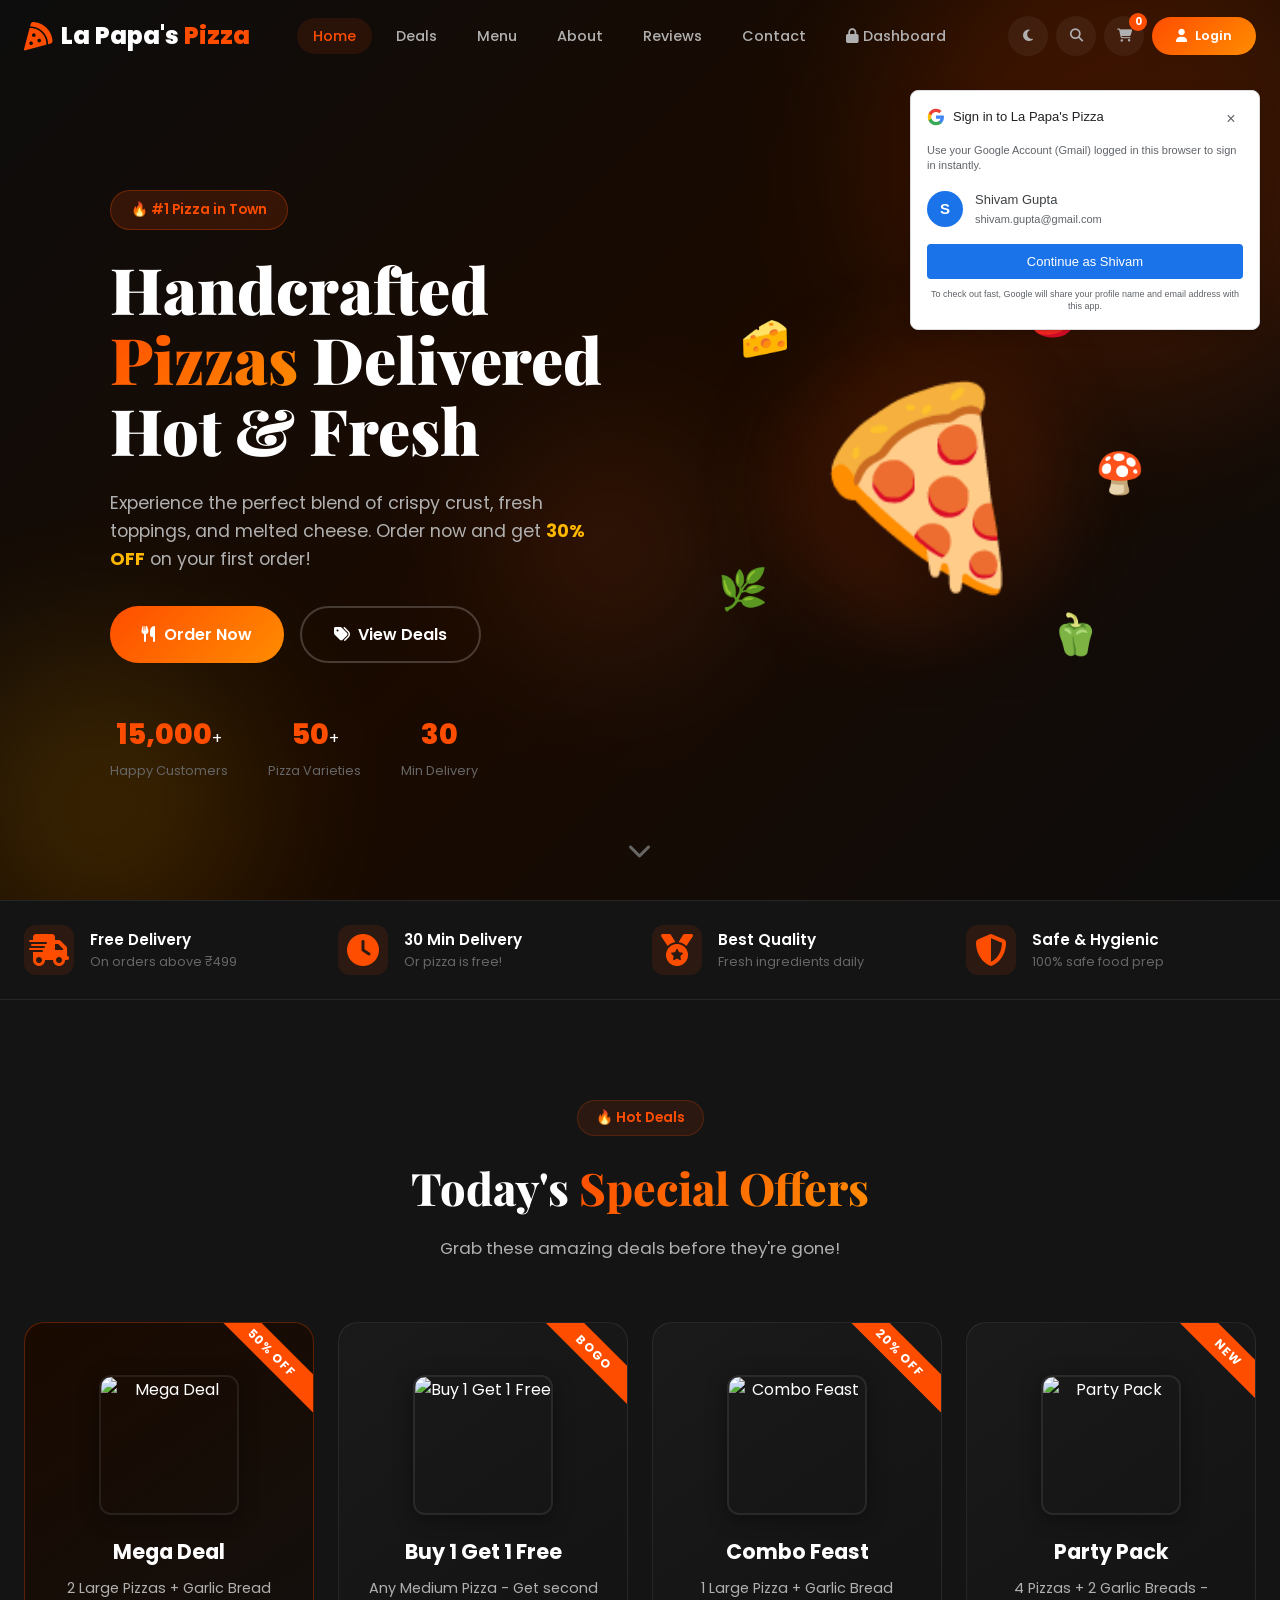
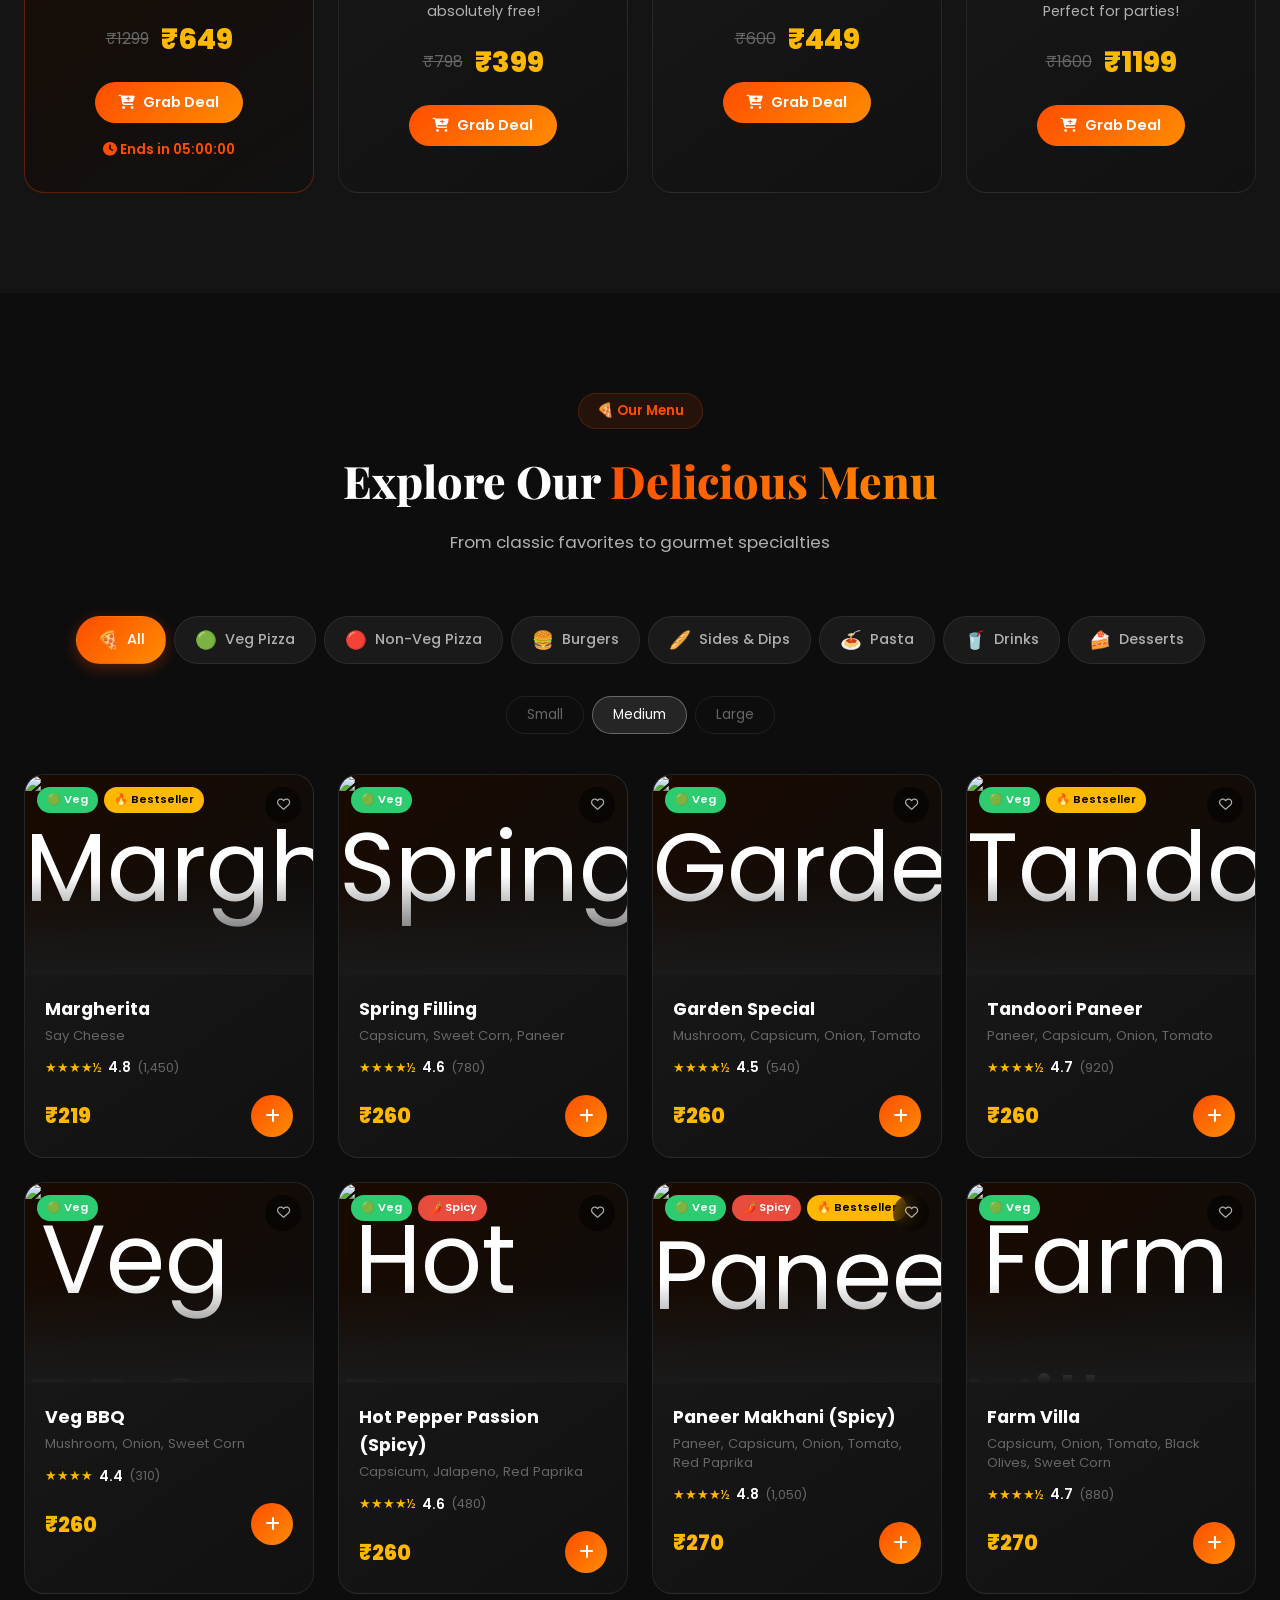
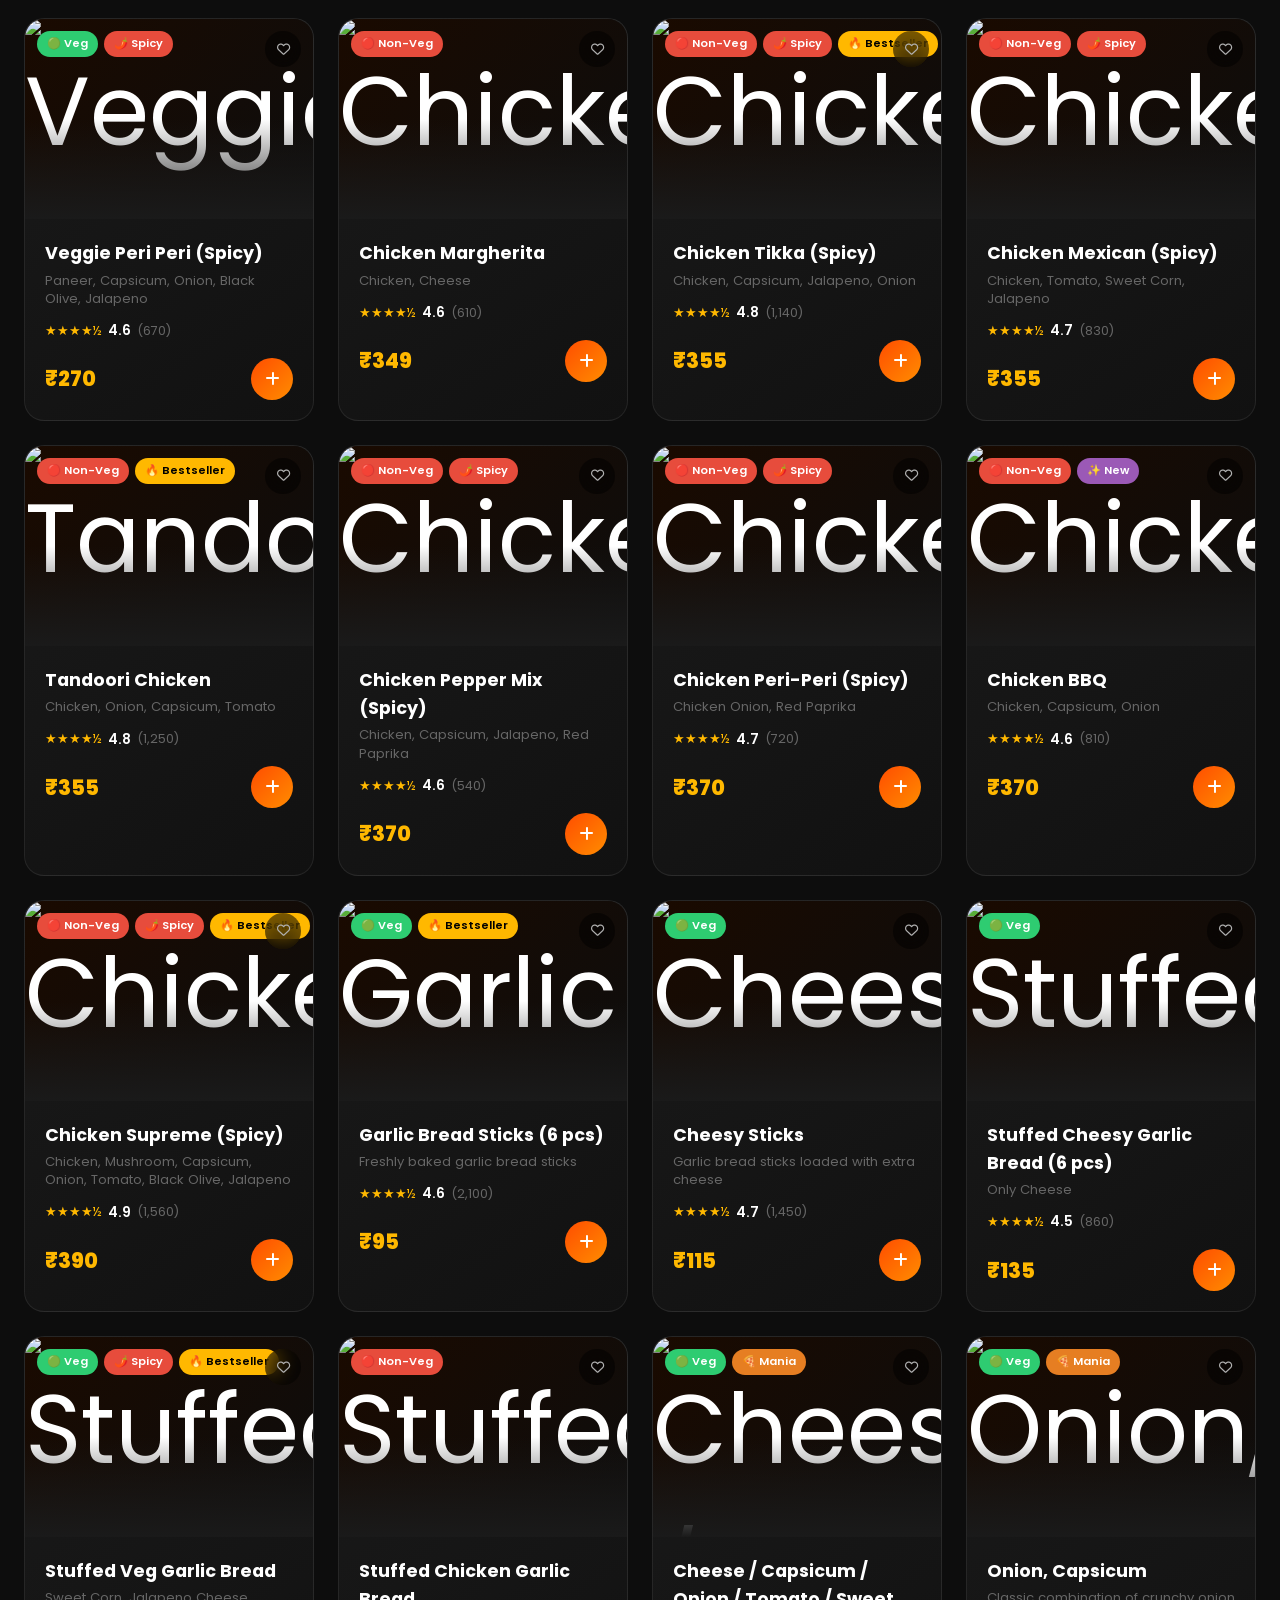
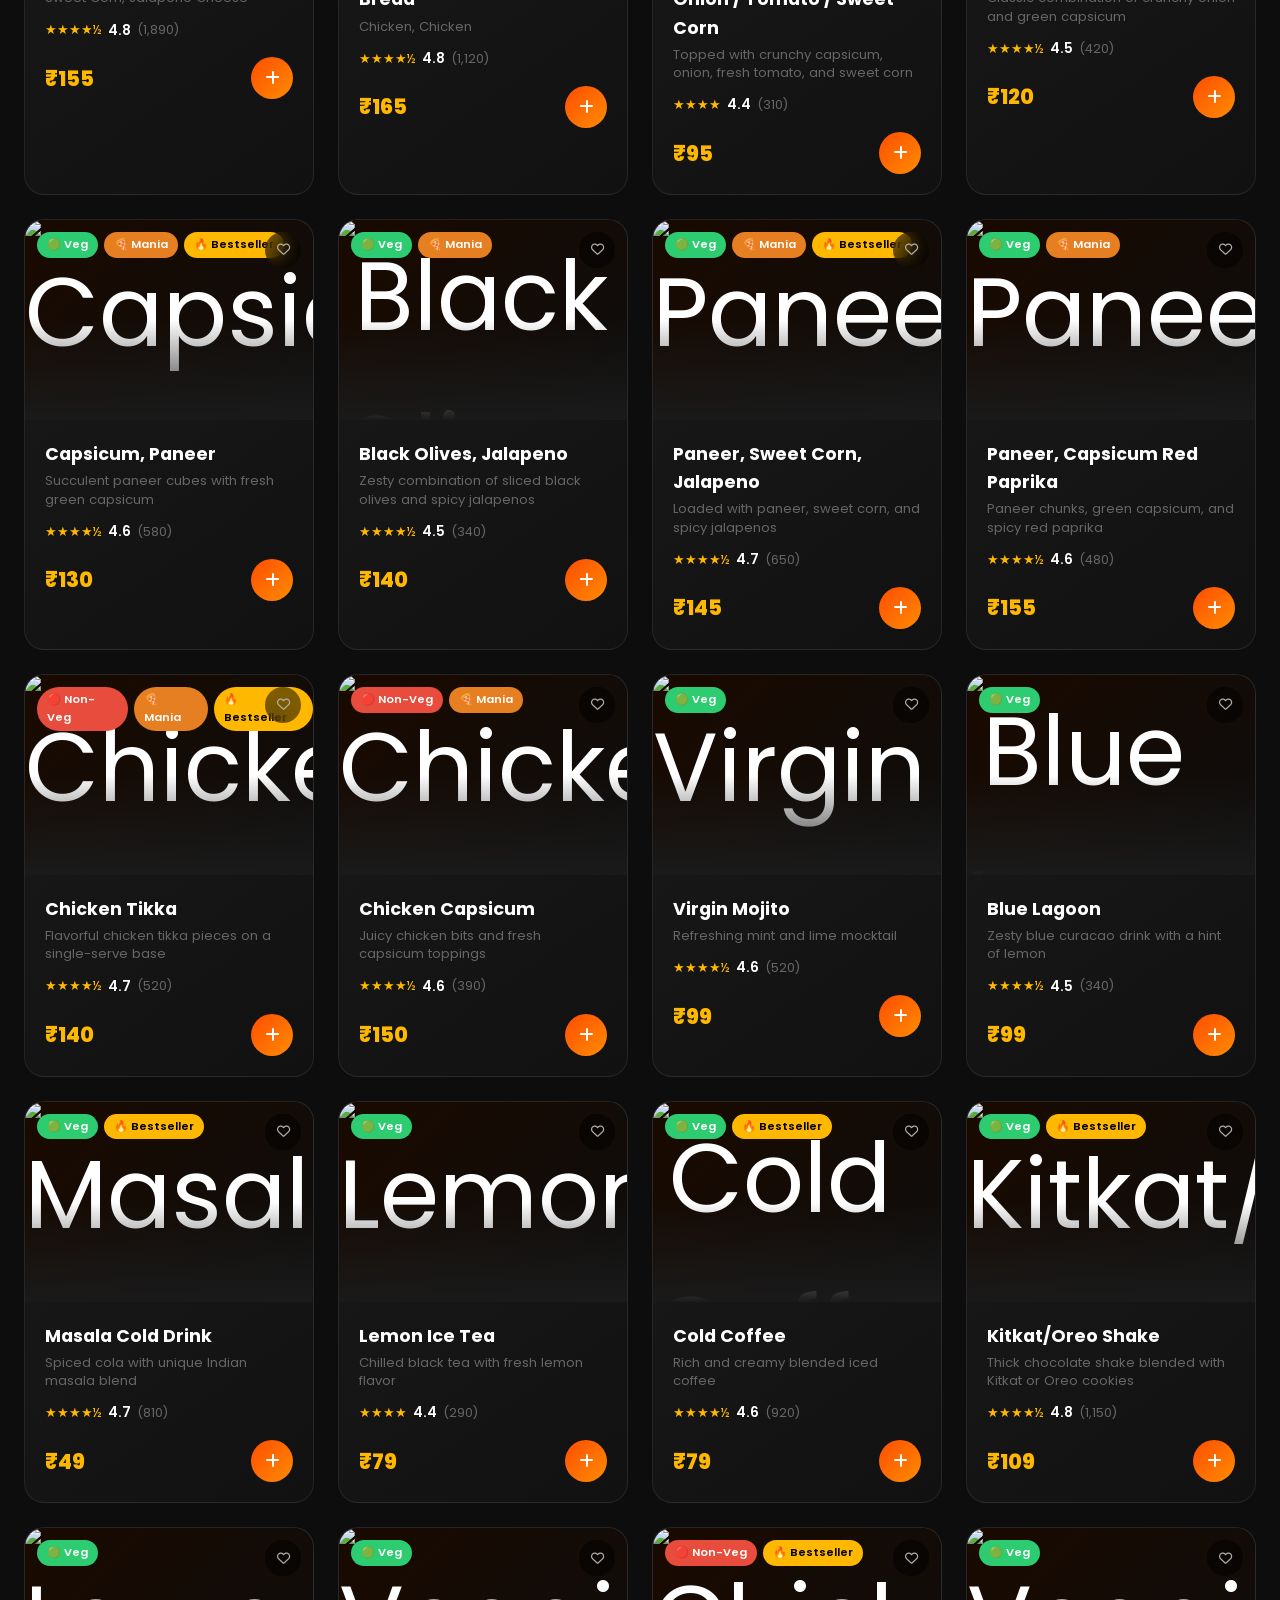
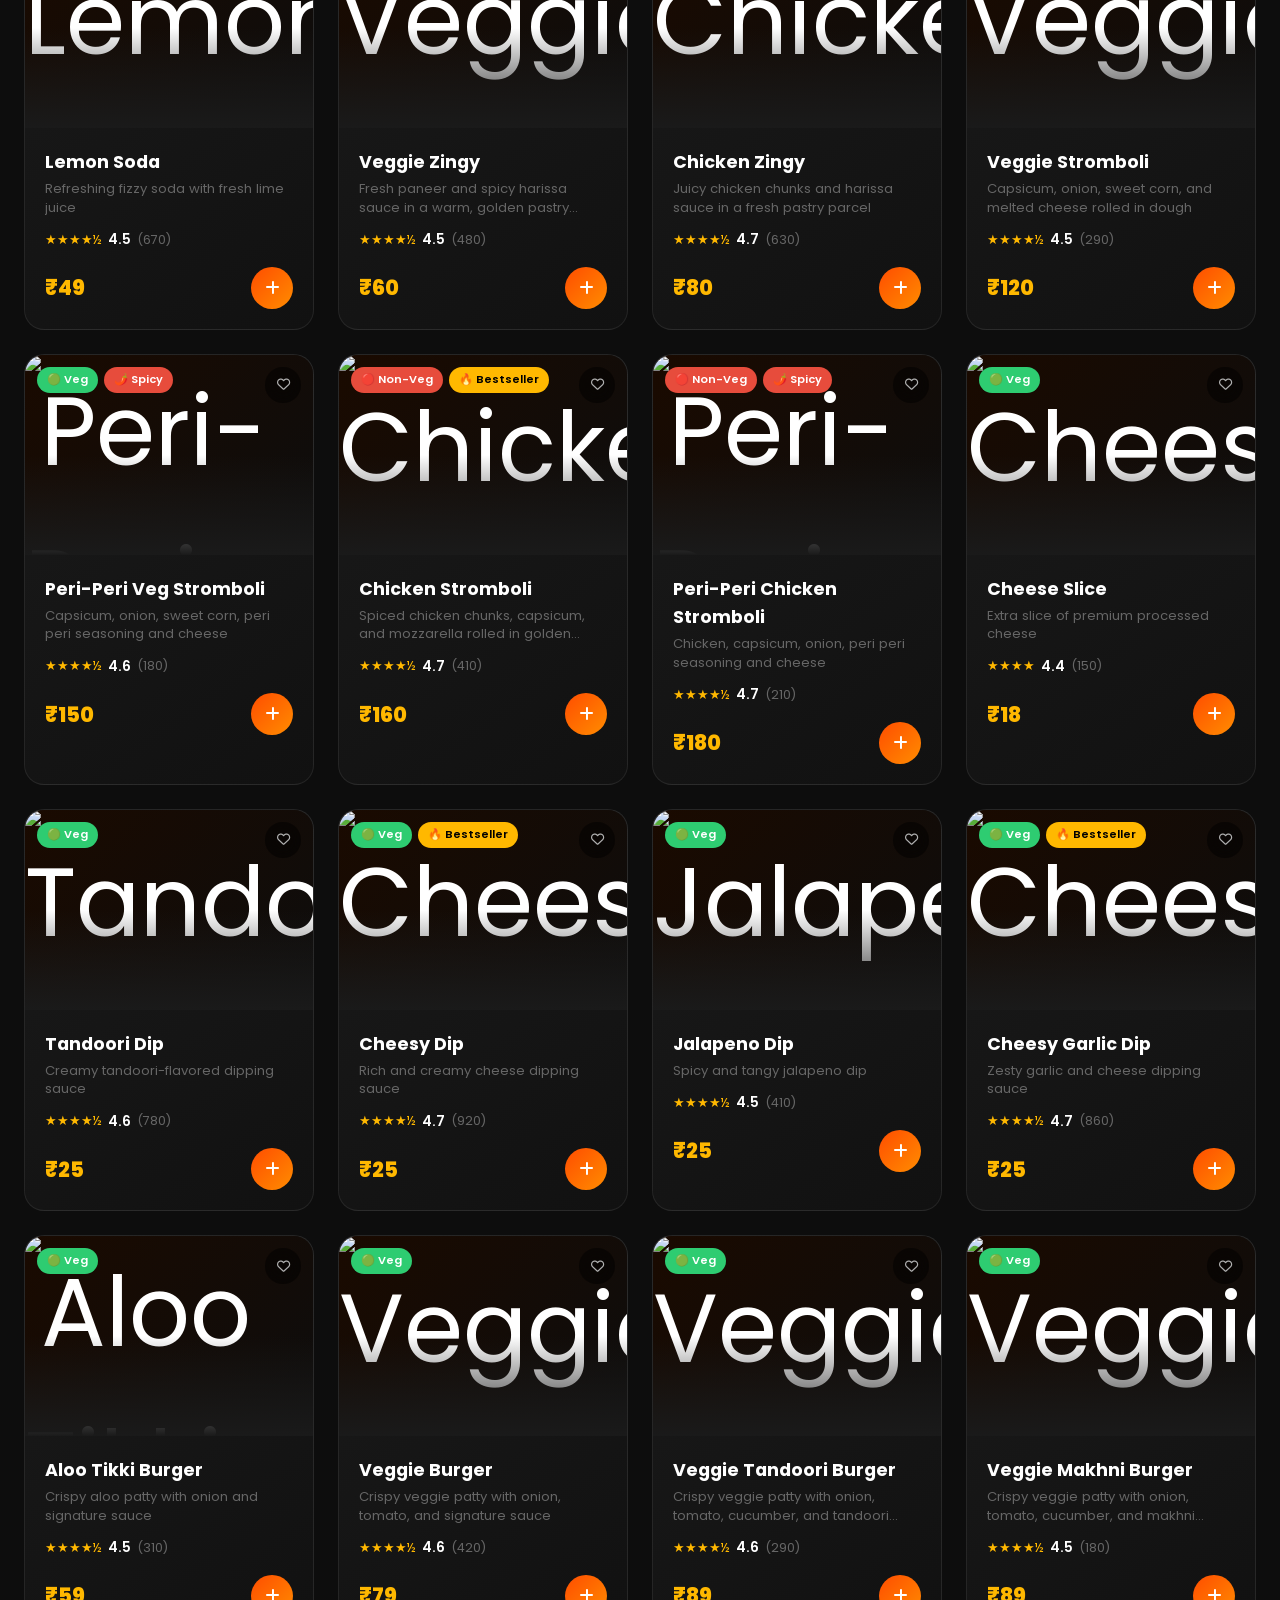
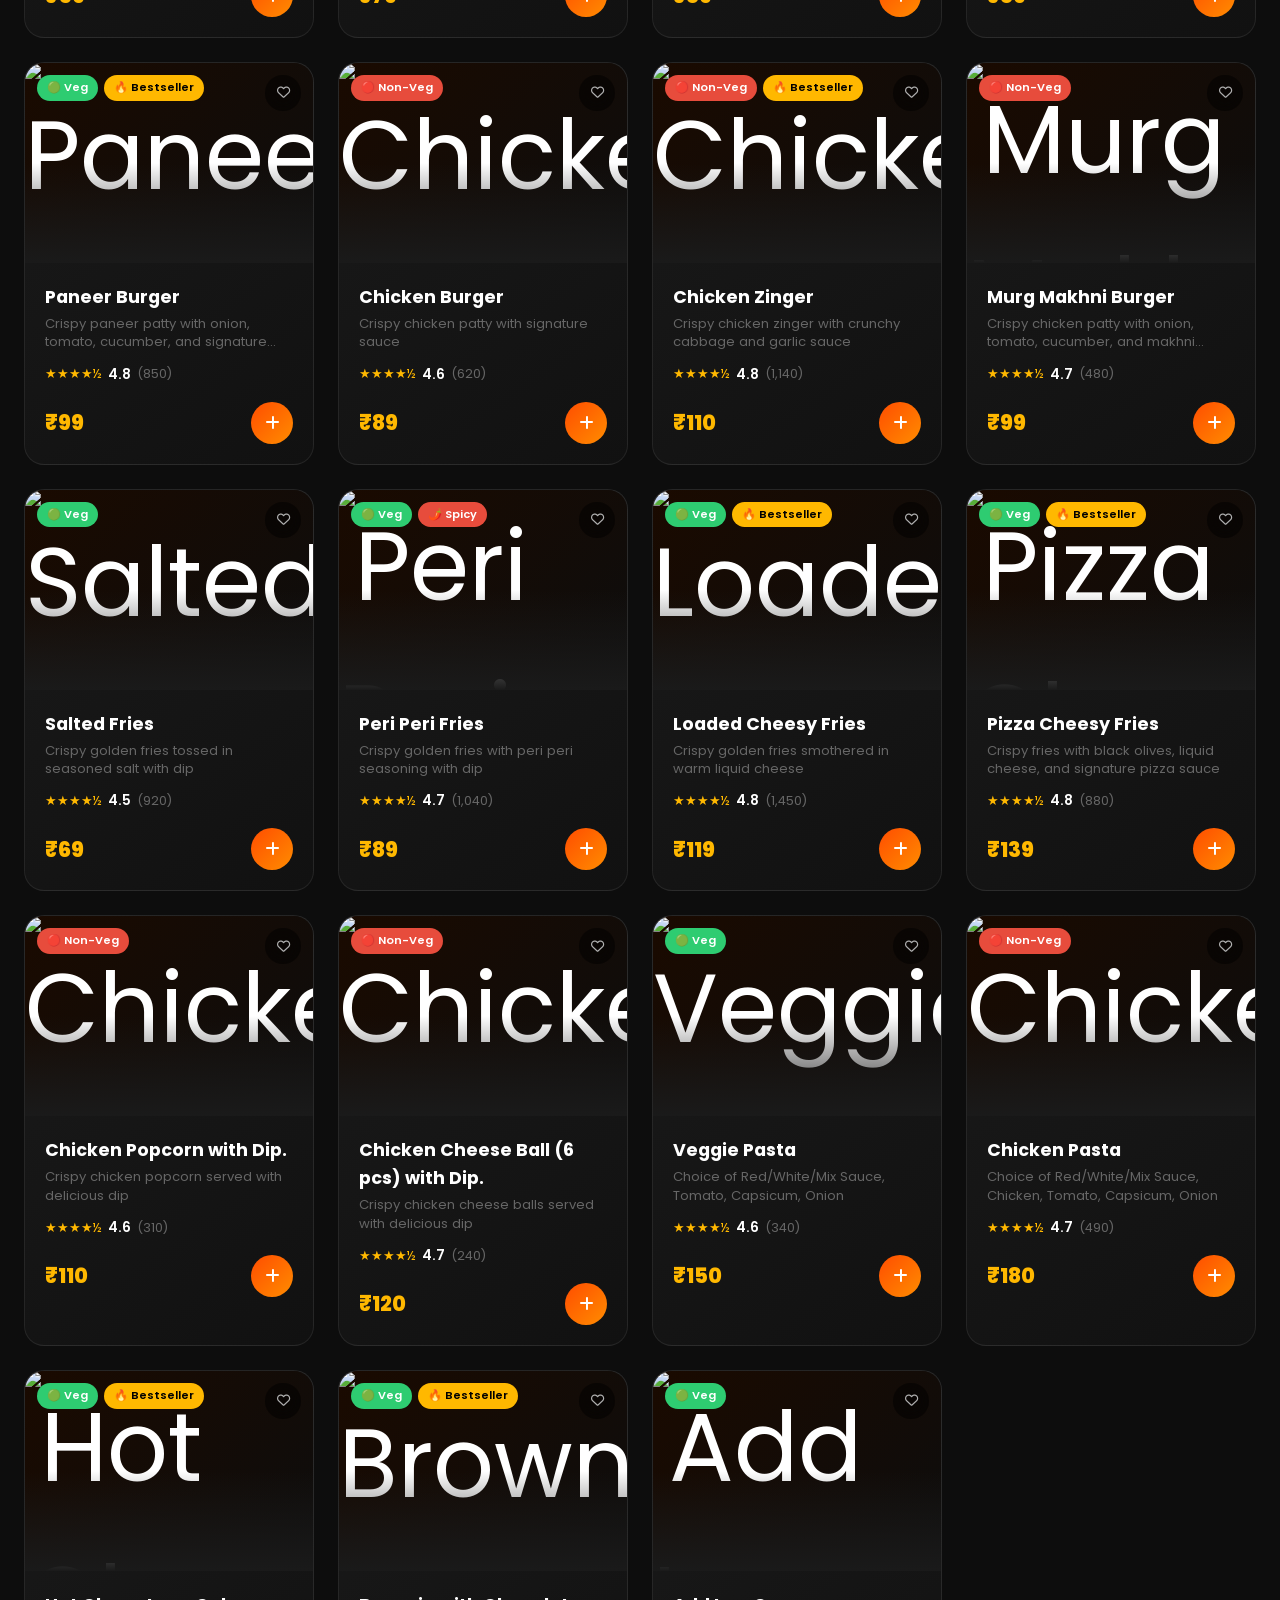
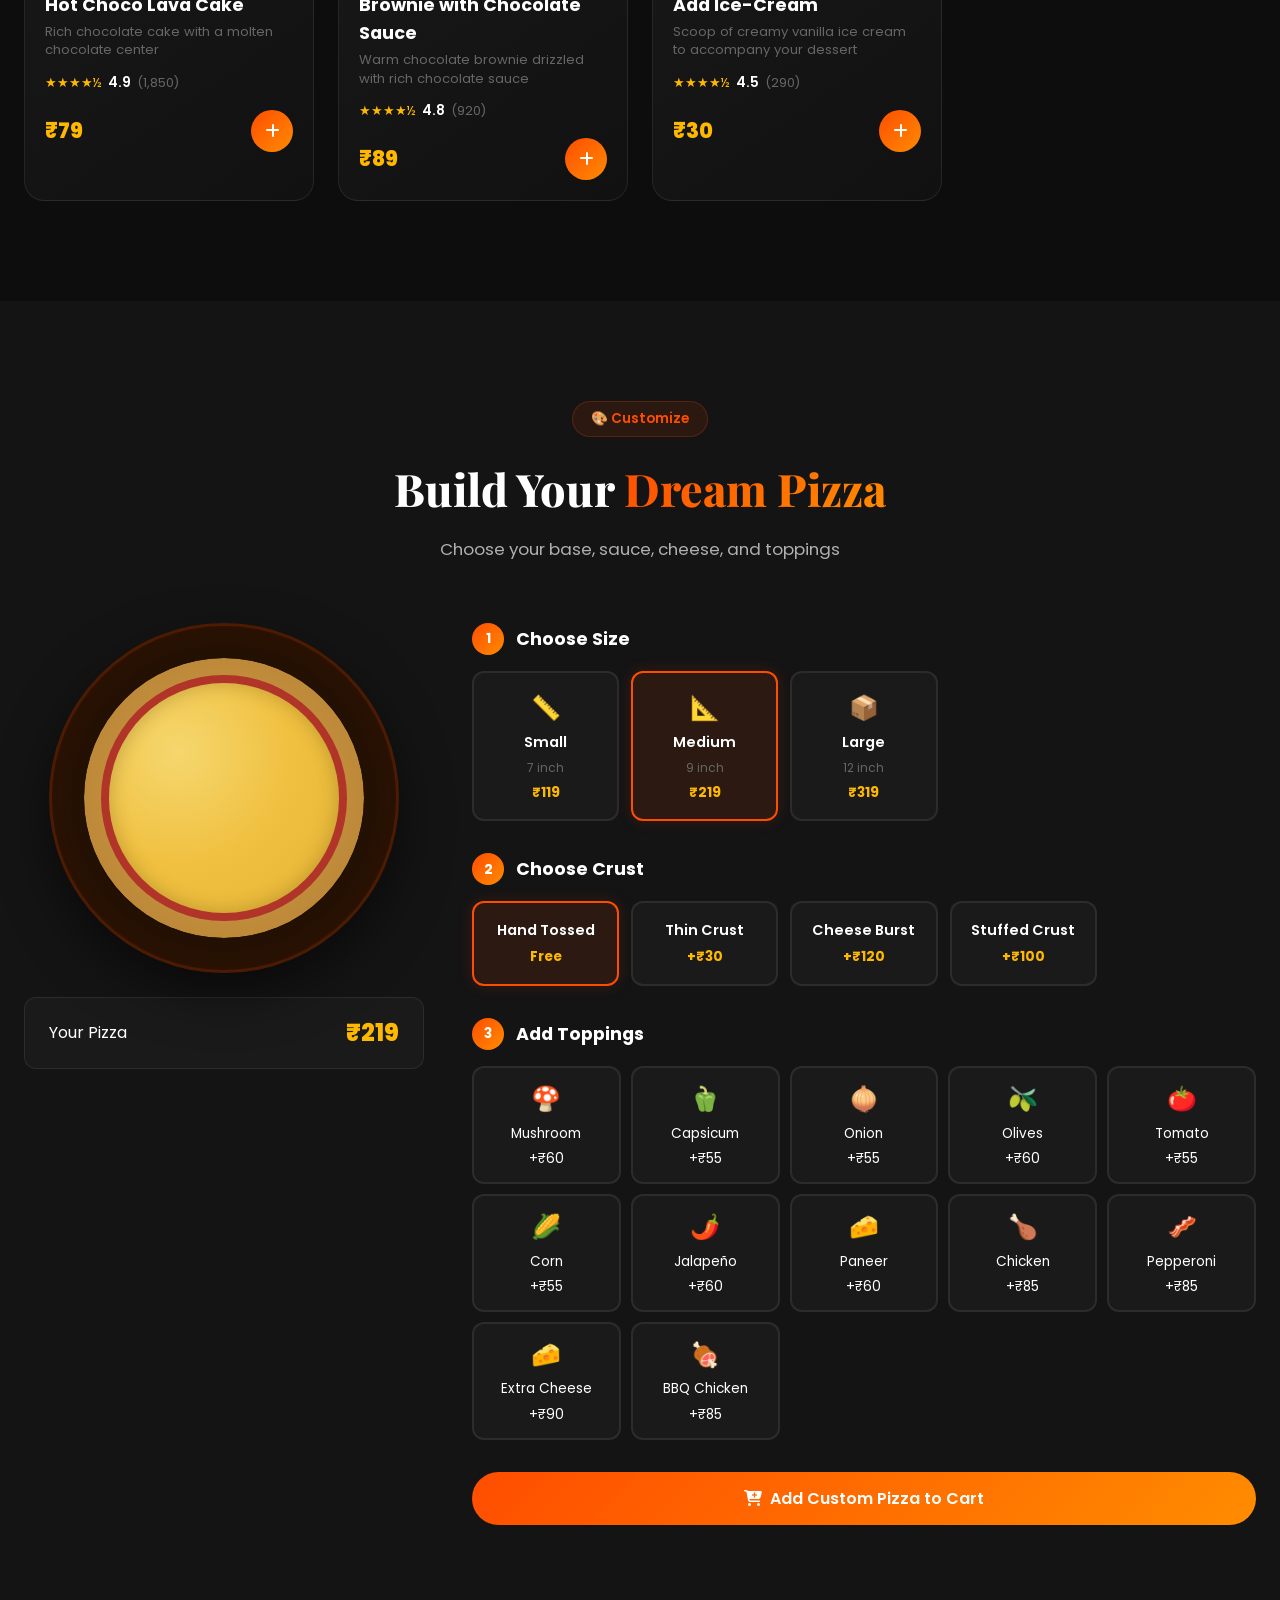
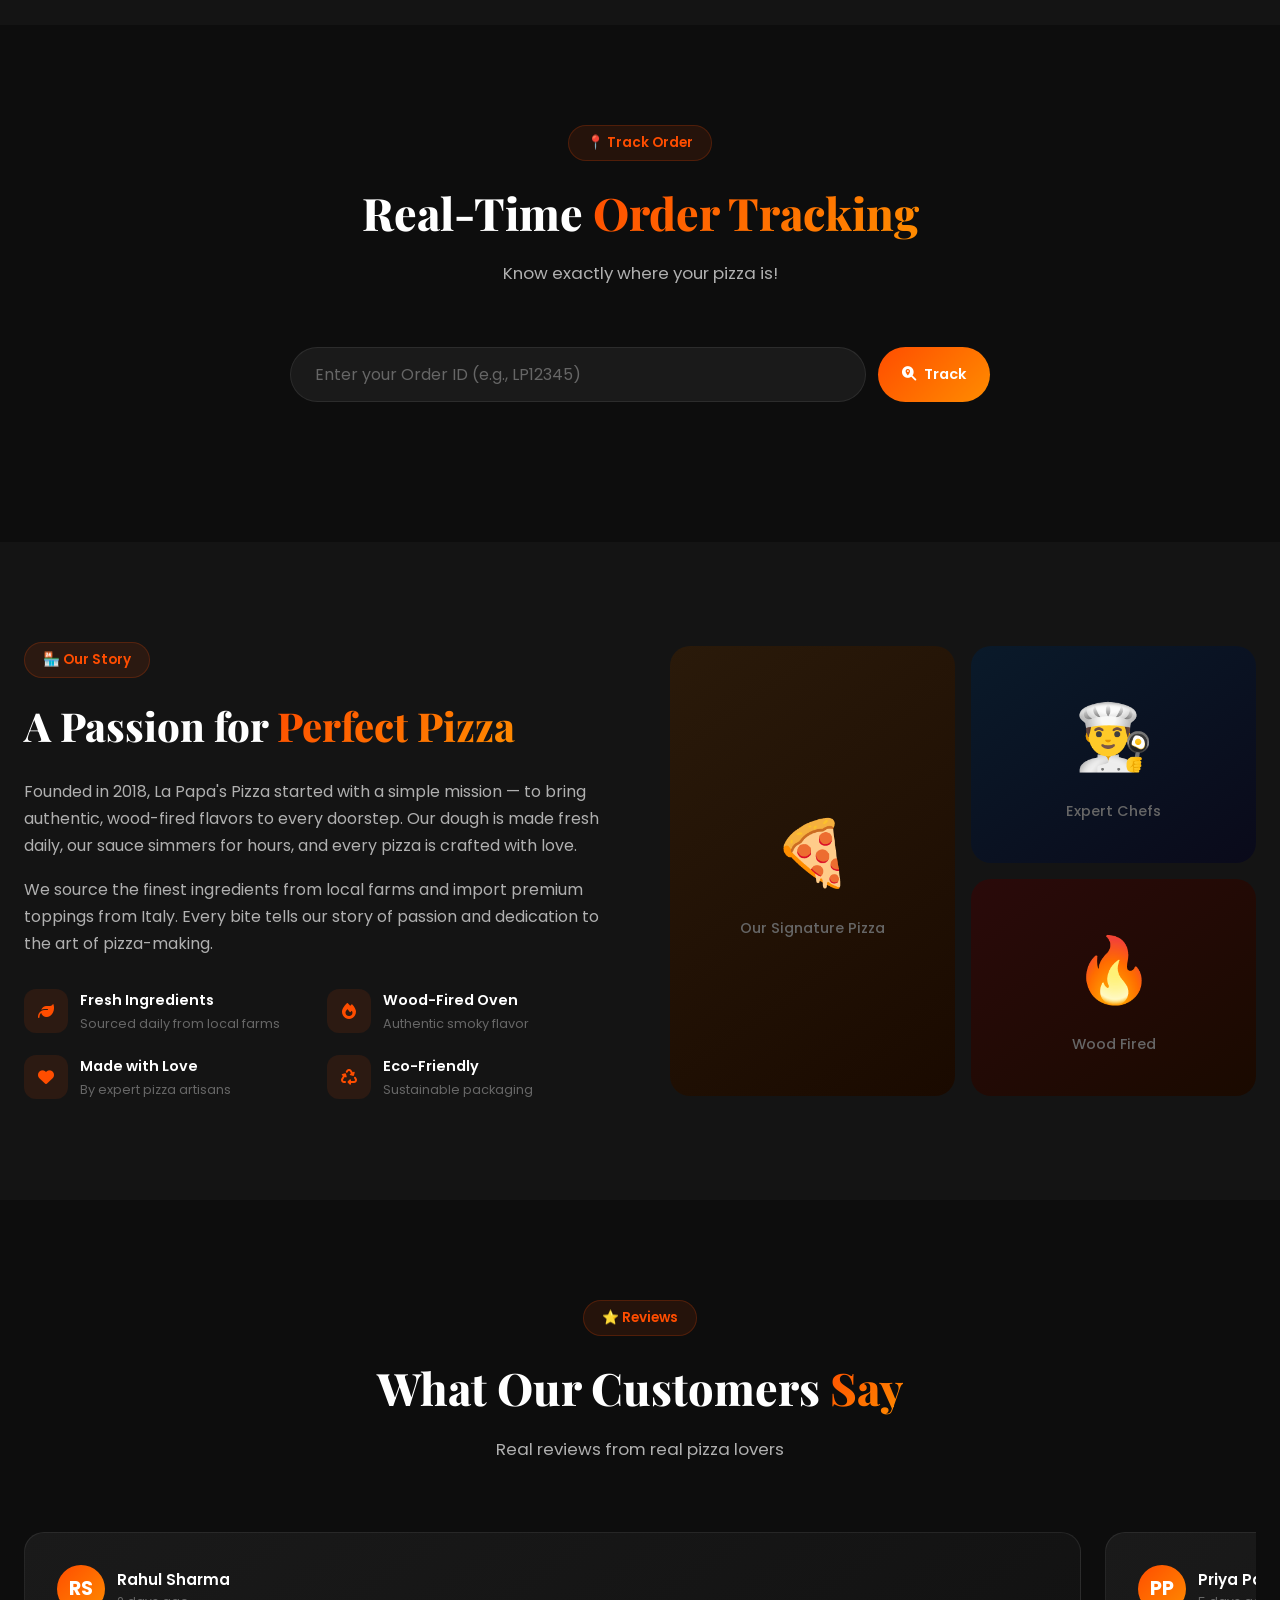
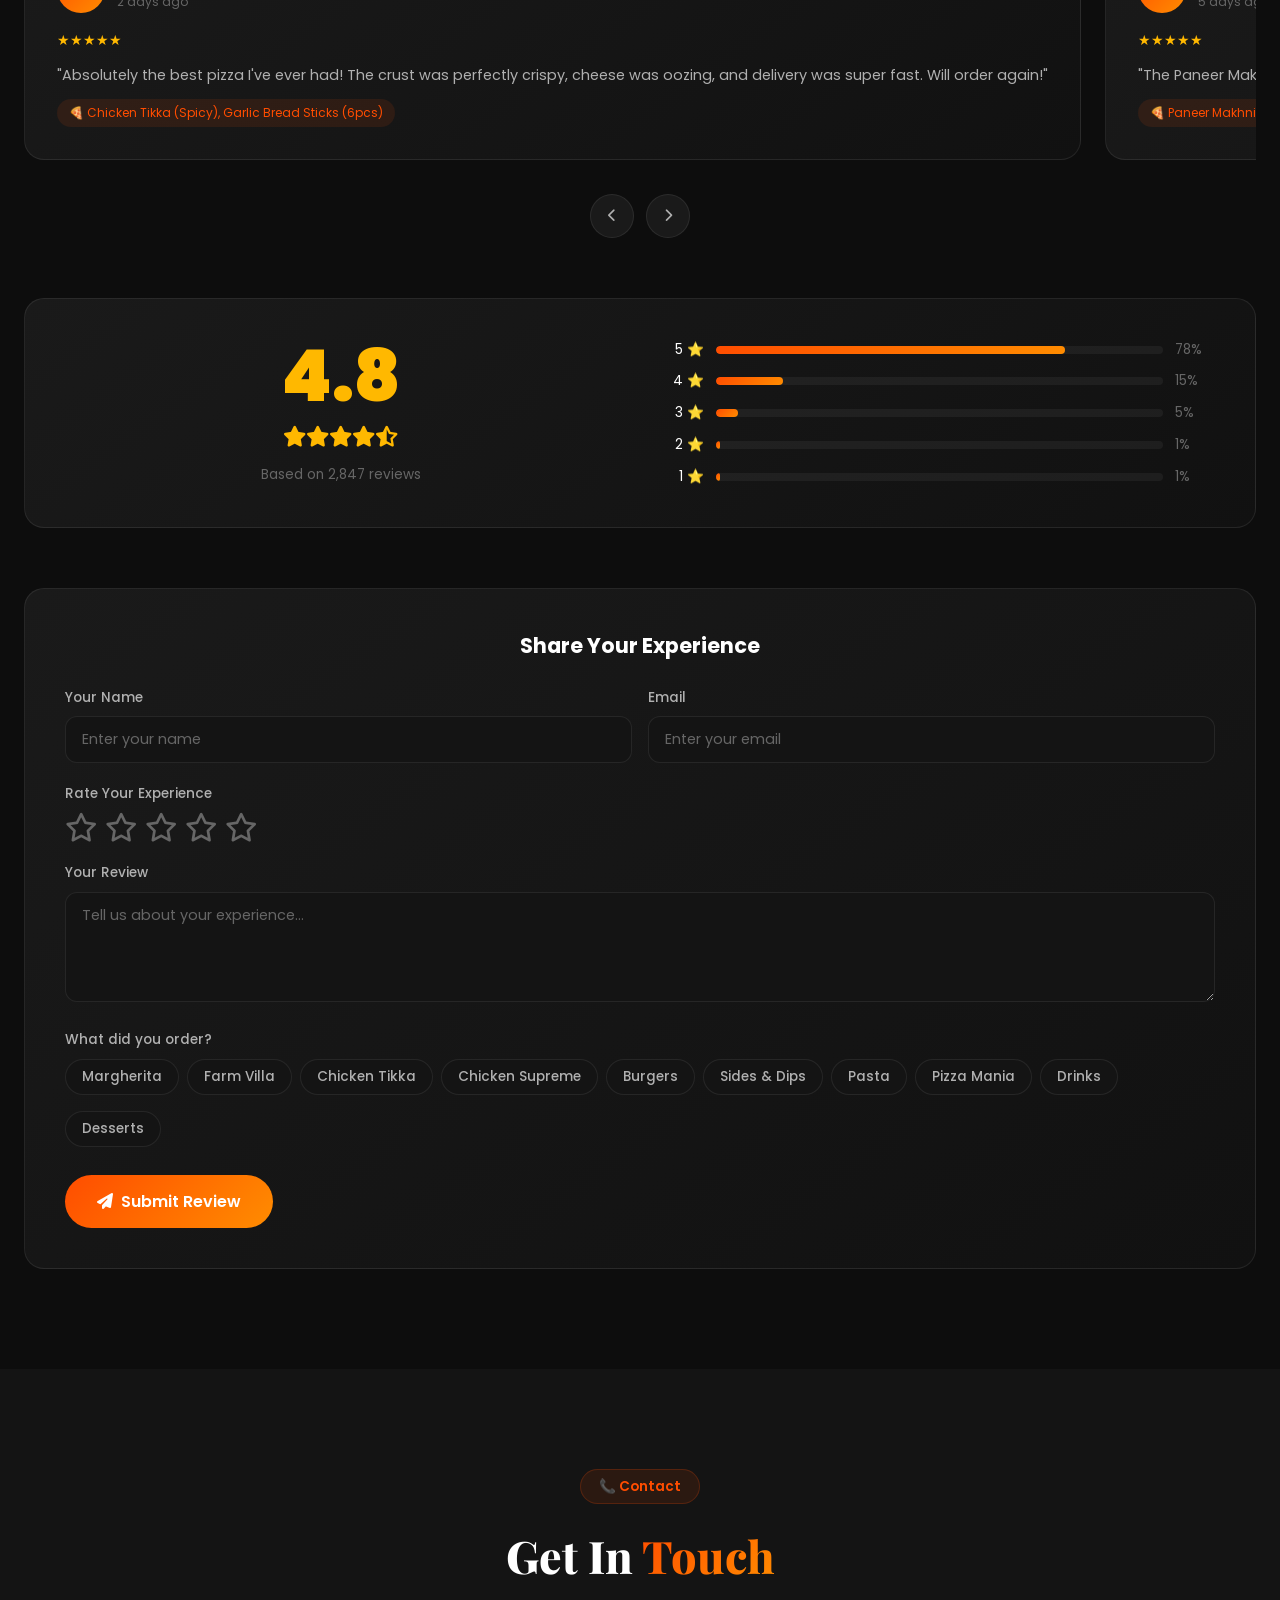
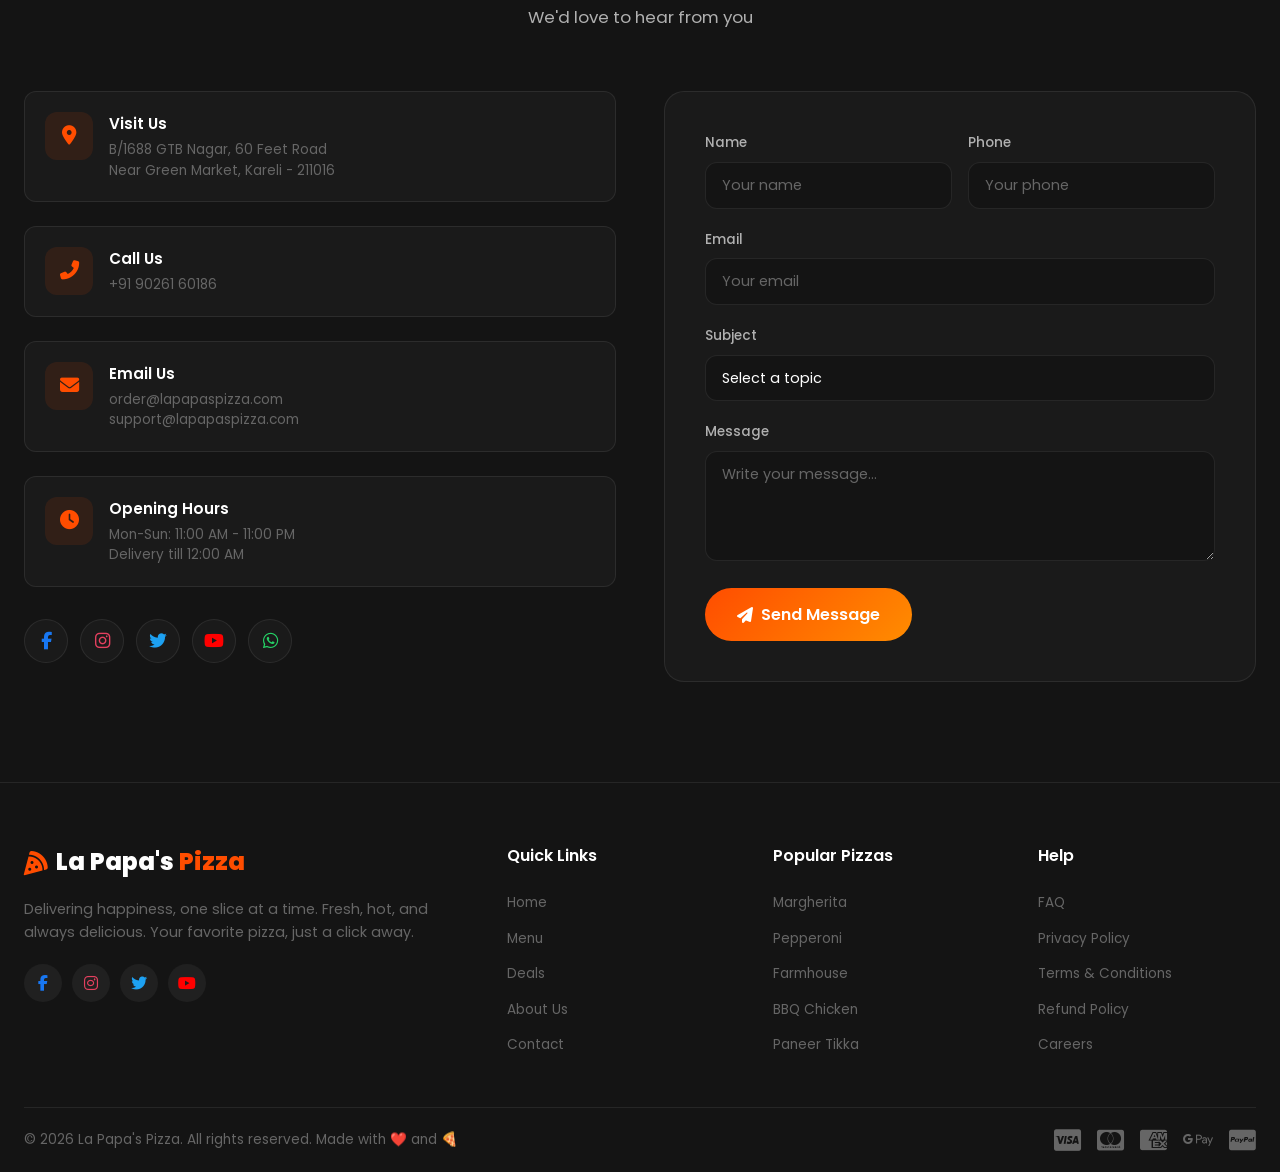
==== index.html @ faad5036 "feat: add comments and issues display on dashboard" ====
<!DOCTYPE html>
<html lang="en">
<head>
    <meta charset="UTF-8">
    <meta name="viewport" content="width=device-width, initial-scale=1.0">
    <meta name="description" content="La Papa's Pizza - Order delicious handcrafted pizzas online. Fresh ingredients, fast delivery, and amazing deals. Your favorite pizza is just a click away!">
    <title>La Papa's Pizza | Fresh Handcrafted Pizzas Delivered Hot</title>
    <link rel="preconnect" href="https://fonts.googleapis.com">
    <link rel="preconnect" href="https://fonts.gstatic.com" crossorigin>
    <link href="https://fonts.googleapis.com/css2?family=Poppins:wght@300;400;500;600;700;800;900&family=Playfair+Display:wght@700;800;900&display=swap" rel="stylesheet">
    <link rel="stylesheet" href="https://cdnjs.cloudflare.com/ajax/libs/font-awesome/6.5.1/css/all.min.css">
    <link rel="stylesheet" href="style.css">
    <script src="https://accounts.google.com/gsi/client" async defer></script>
    <script>
        // Apply theme early to prevent screen flash
        const savedTheme = localStorage.getItem('theme') || 'dark';
        document.documentElement.setAttribute('data-theme', savedTheme);
    </script>
</head>
<body>
    <!-- Preloader -->
    <div id="preloader">
        <div class="loader-pizza">
            <div class="pizza-slice"></div>
            <div class="pizza-slice"></div>
            <div class="pizza-slice"></div>
        </div>
        <p class="loader-text">Heating up the oven...</p>
    </div>

    <!-- Navigation -->
    <nav id="navbar">
        <div class="nav-container">
            <a href="#" class="logo" id="logo">
                <i class="fas fa-pizza-slice"></i>
                <span>La Papa's <span class="highlight">Pizza</span></span>
            </a>
            <ul class="nav-links" id="navLinks">
                <li><a href="#home" class="active">Home</a></li>
                <li><a href="#deals">Deals</a></li>
                <li><a href="#menu">Menu</a></li>
                <li><a href="#about">About</a></li>
                <li><a href="#feedback">Reviews</a></li>
                <li><a href="#contact">Contact</a></li>
                <li><a href="dashboard.html" id="navDashboardLink"><i class="fas fa-lock"></i> Dashboard</a></li>
            </ul>
            <div class="nav-actions">
                <button class="btn-icon" id="themeToggle" aria-label="Toggle Theme">
                    <i class="fas fa-moon"></i>
                </button>
                <button class="btn-icon" id="searchToggle" aria-label="Search">
                    <i class="fas fa-search"></i>
                </button>
                <button class="btn-icon cart-btn" id="cartToggle" aria-label="Cart">
                    <i class="fas fa-shopping-cart"></i>
                    <span class="cart-count" id="cartCount">0</span>
                </button>
                <!-- User Profile Container -->
                <div class="user-profile-container" id="userProfileContainer">
                    <button class="btn-primary btn-sm" id="loginBtn">
                        <i class="fas fa-user"></i> <span id="loginBtnText">Login</span>
                    </button>
                    <div class="user-profile-dropdown" id="userProfileDropdown">
                        <div class="user-dropdown-header">
                            <div class="user-dropdown-avatar" id="userDropdownAvatar">C</div>
                            <div class="user-dropdown-info">
                                <span class="user-dropdown-name" id="userDropdownName">Customer Name</span>
                                <span class="user-dropdown-email" id="userDropdownEmail">customer@example.com</span>
                            </div>
                        </div>
                        <hr class="user-dropdown-divider">
                        <button class="user-dropdown-item logout-btn" id="logoutBtn">
                            <i class="fas fa-sign-out-alt"></i> Logout
                        </button>
                    </div>
                </div>
                <button class="hamburger" id="hamburger" aria-label="Menu">
                    <span></span><span></span><span></span>
                </button>
            </div>
        </div>
        <!-- Search Bar -->
        <div class="search-bar" id="searchBar">
            <div class="search-container">
                <i class="fas fa-search"></i>
                <input type="text" id="searchInput" placeholder="Search for pizzas, burgers, sides, drinks...">
                <button class="search-close" id="searchClose"><i class="fas fa-times"></i></button>
            </div>
        </div>
    </nav>

    <!-- Hero Section -->
    <section id="home" class="hero">
        <div class="hero-bg-shapes">
            <div class="shape shape-1"></div>
            <div class="shape shape-2"></div>
            <div class="shape shape-3"></div>
        </div>
        <div class="hero-container">
            <div class="hero-content">
                <div class="hero-badge">🔥 #1 Pizza in Town</div>
                <h1>Handcrafted <br><span class="gradient-text">Pizzas</span> Delivered <br>Hot & Fresh</h1>
                <p class="hero-desc">Experience the perfect blend of crispy crust, fresh toppings, and melted cheese. Order now and get <strong>30% OFF</strong> on your first order!</p>
                <div class="hero-actions">
                    <a href="#menu" class="btn-primary btn-lg">
                        <i class="fas fa-utensils"></i> Order Now
                    </a>
                    <a href="#deals" class="btn-outline btn-lg">
                        <i class="fas fa-tags"></i> View Deals
                    </a>
                </div>
                <div class="hero-stats">
                    <div class="stat">
                        <span class="stat-number" data-target="15000">0</span>+
                        <span class="stat-label">Happy Customers</span>
                    </div>
                    <div class="stat">
                        <span class="stat-number" data-target="50">0</span>+
                        <span class="stat-label">Pizza Varieties</span>
                    </div>
                    <div class="stat">
                        <span class="stat-number" data-target="30">0</span>
                        <span class="stat-label">Min Delivery</span>
                    </div>
                </div>
            </div>
            <div class="hero-visual">
                <div class="pizza-3d-container">
                    <div class="pizza-glow"></div>
                    <div class="floating-pizza">🍕</div>
                    <div class="floating-ingredient ing-1">🧀</div>
                    <div class="floating-ingredient ing-2">🍅</div>
                    <div class="floating-ingredient ing-3">🌿</div>
                    <div class="floating-ingredient ing-4">🫑</div>
                    <div class="floating-ingredient ing-5">🍄</div>
                </div>
            </div>
        </div>
        <div class="hero-scroll-indicator">
            <a href="#deals"><i class="fas fa-chevron-down"></i></a>
        </div>
    </section>

    <!-- Delivery Strip -->
    <section class="delivery-strip">
        <div class="strip-container">
            <div class="strip-item">
                <i class="fas fa-truck-fast"></i>
                <div>
                    <h4>Free Delivery</h4>
                    <p>On orders above ₹499</p>
                </div>
            </div>
            <div class="strip-item">
                <i class="fas fa-clock"></i>
                <div>
                    <h4>30 Min Delivery</h4>
                    <p>Or pizza is free!</p>
                </div>
            </div>
            <div class="strip-item">
                <i class="fas fa-medal"></i>
                <div>
                    <h4>Best Quality</h4>
                    <p>Fresh ingredients daily</p>
                </div>
            </div>
            <div class="strip-item">
                <i class="fas fa-shield-halved"></i>
                <div>
                    <h4>Safe & Hygienic</h4>
                    <p>100% safe food prep</p>
                </div>
            </div>
        </div>
    </section>

    <!-- Deals Section -->
    <section id="deals" class="section deals-section">
        <div class="container">
            <div class="section-header">
                <span class="section-badge" id="dealBadge">🔥 Hot Deals</span>
                <h2 id="dealTitle">Today's <span class="gradient-text">Special Offers</span></h2>
                <p id="dealSubtitle">Grab these amazing deals before they're gone!</p>
            </div>
            <div class="deals-grid" id="dealsGrid">
                <!-- Deals will be loaded dynamically from script.js -->
            </div>
        </div>
    </section>

    <!-- Menu Section -->
    <section id="menu" class="section menu-section">
        <div class="container">
            <div class="section-header">
                <span class="section-badge">🍕 Our Menu</span>
                <h2>Explore Our <span class="gradient-text">Delicious Menu</span></h2>
                <p>From classic favorites to gourmet specialties</p>
            </div>

            <!-- Menu Categories -->
            <div class="menu-categories">
                <button class="category-btn active" data-category="all">
                    <span class="cat-icon">🍕</span> All
                </button>
                <button class="category-btn" data-category="veg">
                    <span class="cat-icon">🟢</span> Veg Pizza
                </button>
                <button class="category-btn" data-category="nonveg">
                    <span class="cat-icon">🔴</span> Non-Veg Pizza
                </button>
                <button class="category-btn" data-category="burgers">
                    <span class="cat-icon">🍔</span> Burgers
                </button>
                <button class="category-btn" data-category="sides">
                    <span class="cat-icon">🥖</span> Sides & Dips
                </button>
                <button class="category-btn" data-category="pasta">
                    <span class="cat-icon">🍝</span> Pasta
                </button>
                <button class="category-btn" data-category="drinks">
                    <span class="cat-icon">🥤</span> Drinks
                </button>
                <button class="category-btn" data-category="desserts">
                    <span class="cat-icon">🍰</span> Desserts
                </button>
            </div>

            <!-- Size Filter -->
            <div class="size-filter">
                <button class="size-btn" data-size="small">Small</button>
                <button class="size-btn active" data-size="medium">Medium</button>
                <button class="size-btn" data-size="large">Large</button>
            </div>

            <!-- Menu Grid -->
            <div class="menu-grid" id="menuGrid">
                <!-- Cards will be injected by JavaScript -->
            </div>
        </div>
    </section>

    <!-- Build Your Own Pizza -->
    <section id="customize" class="section customize-section">
        <div class="container">
            <div class="section-header">
                <span class="section-badge">🎨 Customize</span>
                <h2>Build Your <span class="gradient-text">Dream Pizza</span></h2>
                <p>Choose your base, sauce, cheese, and toppings</p>
            </div>
            <div class="customizer-container">
                <div class="pizza-preview">
                    <div class="preview-plate">
                        <div class="preview-pizza" id="previewPizza">
                            <div class="pizza-base"></div>
                            <div class="pizza-sauce"></div>
                            <div class="pizza-cheese"></div>
                            <div class="pizza-toppings" id="pizzaToppings"></div>
                        </div>
                    </div>
                    <div class="custom-price-display">
                        <span>Your Pizza</span>
                        <span class="custom-total" id="customTotal">₹299</span>
                    </div>
                </div>
                <div class="customizer-options">
                    <!-- Step 1: Size -->
                    <div class="custom-step">
                        <h3><span class="step-num">1</span> Choose Size</h3>
                        <div class="option-group">
                            <label class="option-card">
                                <input type="radio" name="customSize" value="small" data-price="119">
                                <div class="option-content">
                                    <span class="option-icon">📏</span>
                                    <span class="option-name">Small</span>
                                    <span class="option-detail">7 inch</span>
                                    <span class="option-price">₹119</span>
                                </div>
                            </label>
                            <label class="option-card">
                                <input type="radio" name="customSize" value="medium" data-price="219" checked>
                                <div class="option-content">
                                    <span class="option-icon">📐</span>
                                    <span class="option-name">Medium</span>
                                    <span class="option-detail">9 inch</span>
                                    <span class="option-price">₹219</span>
                                </div>
                            </label>
                            <label class="option-card">
                                <input type="radio" name="customSize" value="large" data-price="319">
                                <div class="option-content">
                                    <span class="option-icon">📦</span>
                                    <span class="option-name">Large</span>
                                    <span class="option-detail">12 inch</span>
                                    <span class="option-price">₹319</span>
                                </div>
                            </label>
                        </div>
                    </div>
                    <!-- Step 2: Crust -->
                    <div class="custom-step">
                        <h3><span class="step-num">2</span> Choose Crust</h3>
                        <div class="option-group">
                            <label class="option-card">
                                <input type="radio" name="customCrust" value="hand-tossed" data-price="0" checked>
                                <div class="option-content">
                                    <span class="option-name">Hand Tossed</span>
                                    <span class="option-price">Free</span>
                                </div>
                            </label>
                            <label class="option-card">
                                <input type="radio" name="customCrust" value="thin-crust" data-price="30">
                                <div class="option-content">
                                    <span class="option-name">Thin Crust</span>
                                    <span class="option-price">+₹30</span>
                                </div>
                            </label>
                            <label class="option-card">
                                <input type="radio" name="customCrust" value="cheese-burst" data-price="80">
                                <div class="option-content">
                                    <span class="option-name">Cheese Burst</span>
                                    <span class="option-price">+₹80</span>
                                </div>
                            </label>
                            <label class="option-card">
                                <input type="radio" name="customCrust" value="stuffed" data-price="100">
                                <div class="option-content">
                                    <span class="option-name">Stuffed Crust</span>
                                    <span class="option-price">+₹100</span>
                                </div>
                            </label>
                        </div>
                    </div>
                    <!-- Step 3: Toppings -->
                    <div class="custom-step">
                        <h3><span class="step-num">3</span> Add Toppings</h3>
                        <div class="toppings-grid">
                            <label class="topping-card">
                                <input type="checkbox" name="toppings" value="mushroom" data-price="40">
                                <div class="topping-content">
                                    <span>🍄</span>
                                    <span>Mushroom</span>
                                    <span>+₹40</span>
                                </div>
                            </label>
                            <label class="topping-card">
                                <input type="checkbox" name="toppings" value="capsicum" data-price="30">
                                <div class="topping-content">
                                    <span>🫑</span>
                                    <span>Capsicum</span>
                                    <span>+₹30</span>
                                </div>
                            </label>
                            <label class="topping-card">
                                <input type="checkbox" name="toppings" value="onion" data-price="25">
                                <div class="topping-content">
                                    <span>🧅</span>
                                    <span>Onion</span>
                                    <span>+₹25</span>
                                </div>
                            </label>
                            <label class="topping-card">
                                <input type="checkbox" name="toppings" value="olive" data-price="45">
                                <div class="topping-content">
                                    <span>🫒</span>
                                    <span>Olives</span>
                                    <span>+₹45</span>
                                </div>
                            </label>
                            <label class="topping-card">
                                <input type="checkbox" name="toppings" value="tomato" data-price="25">
                                <div class="topping-content">
                                    <span>🍅</span>
                                    <span>Tomato</span>
                                    <span>+₹25</span>
                                </div>
                            </label>
                            <label class="topping-card">
                                <input type="checkbox" name="toppings" value="corn" data-price="30">
                                <div class="topping-content">
                                    <span>🌽</span>
                                    <span>Corn</span>
                                    <span>+₹30</span>
                                </div>
                            </label>
                            <label class="topping-card">
                                <input type="checkbox" name="toppings" value="jalapeno" data-price="35">
                                <div class="topping-content">
                                    <span>🌶️</span>
                                    <span>Jalapeño</span>
                                    <span>+₹35</span>
                                </div>
                            </label>
                            <label class="topping-card">
                                <input type="checkbox" name="toppings" value="paneer" data-price="50">
                                <div class="topping-content">
                                    <span>🧀</span>
                                    <span>Paneer</span>
                                    <span>+₹50</span>
                                </div>
                            </label>
                            <label class="topping-card">
                                <input type="checkbox" name="toppings" value="chicken" data-price="60">
                                <div class="topping-content">
                                    <span>🍗</span>
                                    <span>Chicken</span>
                                    <span>+₹60</span>
                                </div>
                            </label>
                            <label class="topping-card">
                                <input type="checkbox" name="toppings" value="pepperoni" data-price="70">
                                <div class="topping-content">
                                    <span>🥓</span>
                                    <span>Pepperoni</span>
                                    <span>+₹70</span>
                                </div>
                            </label>
                            <label class="topping-card">
                                <input type="checkbox" name="toppings" value="extra-cheese" data-price="50">
                                <div class="topping-content">
                                    <span>🧀</span>
                                    <span>Extra Cheese</span>
                                    <span>+₹50</span>
                                </div>
                            </label>
                            <label class="topping-card">
                                <input type="checkbox" name="toppings" value="bbq-chicken" data-price="80">
                                <div class="topping-content">
                                    <span>🍖</span>
                                    <span>BBQ Chicken</span>
                                    <span>+₹80</span>
                                </div>
                            </label>
                        </div>
                    </div>
                    <button class="btn-primary btn-lg btn-full" id="addCustomPizza">
                        <i class="fas fa-cart-plus"></i> Add Custom Pizza to Cart
                    </button>
                </div>
            </div>
        </div>
    </section>

    <!-- Order Tracker -->
    <section class="section tracker-section" id="tracker">
        <div class="container">
            <div class="section-header">
                <span class="section-badge">📍 Track Order</span>
                <h2>Real-Time <span class="gradient-text">Order Tracking</span></h2>
                <p>Know exactly where your pizza is!</p>
            </div>
            <div class="tracker-container">
                <div class="tracker-input-group">
                    <input type="text" id="orderIdInput" placeholder="Enter your Order ID (e.g., LP12345)">
                    <button class="btn-primary" id="trackOrderBtn">
                        <i class="fas fa-search-location"></i> Track
                    </button>
                </div>
                <div class="tracker-result" id="trackerResult" style="display:none;">
                    <div class="tracker-steps">
                        <div class="tracker-step completed">
                            <div class="step-icon"><i class="fas fa-check-circle"></i></div>
                            <div class="step-info">
                                <h4>Order Confirmed</h4>
                                <p>Your order has been placed</p>
                            </div>
                        </div>
                        <div class="tracker-step completed">
                            <div class="step-icon"><i class="fas fa-fire-burner"></i></div>
                            <div class="step-info">
                                <h4>Preparing</h4>
                                <p>Chef is making your pizza</p>
                            </div>
                        </div>
                        <div class="tracker-step active">
                            <div class="step-icon"><i class="fas fa-oven"></i></div>
                            <div class="step-info">
                                <h4>In the Oven</h4>
                                <p>Your pizza is being baked</p>
                            </div>
                        </div>
                        <div class="tracker-step">
                            <div class="step-icon"><i class="fas fa-motorcycle"></i></div>
                            <div class="step-info">
                                <h4>Out for Delivery</h4>
                                <p>On its way to you</p>
                            </div>
                        </div>
                        <div class="tracker-step">
                            <div class="step-icon"><i class="fas fa-house"></i></div>
                            <div class="step-info">
                                <h4>Delivered</h4>
                                <p>Enjoy your meal!</p>
                            </div>
                        </div>
                    </div>
                    <div class="tracker-eta">
                        <i class="fas fa-clock"></i>
                        <span>Estimated delivery in <strong>18 minutes</strong></span>
                    </div>
                </div>
            </div>
        </div>
    </section>

    <!-- About Section -->
    <section id="about" class="section about-section">
        <div class="container">
            <div class="about-grid">
                <div class="about-content">
                    <span class="section-badge">🏪 Our Story</span>
                    <h2>A Passion for <span class="gradient-text">Perfect Pizza</span></h2>
                    <p class="about-text">Founded in 2018, La Papa's Pizza started with a simple mission — to bring authentic, wood-fired flavors to every doorstep. Our dough is made fresh daily, our sauce simmers for hours, and every pizza is crafted with love.</p>
                    <p class="about-text">We source the finest ingredients from local farms and import premium toppings from Italy. Every bite tells our story of passion and dedication to the art of pizza-making.</p>
                    <div class="about-features">
                        <div class="about-feature">
                            <div class="feature-icon"><i class="fas fa-leaf"></i></div>
                            <div>
                                <h4>Fresh Ingredients</h4>
                                <p>Sourced daily from local farms</p>
                            </div>
                        </div>
                        <div class="about-feature">
                            <div class="feature-icon"><i class="fas fa-fire"></i></div>
                            <div>
                                <h4>Wood-Fired Oven</h4>
                                <p>Authentic smoky flavor</p>
                            </div>
                        </div>
                        <div class="about-feature">
                            <div class="feature-icon"><i class="fas fa-heart"></i></div>
                            <div>
                                <h4>Made with Love</h4>
                                <p>By expert pizza artisans</p>
                            </div>
                        </div>
                        <div class="about-feature">
                            <div class="feature-icon"><i class="fas fa-recycle"></i></div>
                            <div>
                                <h4>Eco-Friendly</h4>
                                <p>Sustainable packaging</p>
                            </div>
                        </div>
                    </div>
                </div>
                <div class="about-visual">
                    <div class="about-img-grid">
                        <div class="about-img-card card-1">
                            <div class="img-placeholder">
                                <span>🍕</span>
                                <p>Our Signature Pizza</p>
                            </div>
                        </div>
                        <div class="about-img-card card-2">
                            <div class="img-placeholder">
                                <span>👨‍🍳</span>
                                <p>Expert Chefs</p>
                            </div>
                        </div>
                        <div class="about-img-card card-3">
                            <div class="img-placeholder">
                                <span>🔥</span>
                                <p>Wood Fired</p>
                            </div>
                        </div>
                    </div>
                </div>
            </div>
        </div>
    </section>

    <!-- Feedback/Reviews Section -->
    <section id="feedback" class="section feedback-section">
        <div class="container">
            <div class="section-header">
                <span class="section-badge">⭐ Reviews</span>
                <h2>What Our Customers <span class="gradient-text">Say</span></h2>
                <p>Real reviews from real pizza lovers</p>
            </div>

            <!-- Reviews Carousel -->
            <div class="reviews-carousel" id="reviewsCarousel">
                <div class="reviews-track" id="reviewsTrack">
                    <!-- Reviews injected by JS -->
                </div>
                <div class="carousel-controls">
                    <button class="carousel-btn prev" id="reviewPrev"><i class="fas fa-chevron-left"></i></button>
                    <button class="carousel-btn next" id="reviewNext"><i class="fas fa-chevron-right"></i></button>
                </div>
            </div>

            <!-- Overall Rating -->
            <div class="overall-rating">
                <div class="rating-big">
                    <span class="big-number">4.8</span>
                    <div class="rating-stars">
                        <i class="fas fa-star"></i><i class="fas fa-star"></i><i class="fas fa-star"></i><i class="fas fa-star"></i><i class="fas fa-star-half-alt"></i>
                    </div>
                    <span class="rating-count">Based on 2,847 reviews</span>
                </div>
                <div class="rating-bars">
                    <div class="bar-row"><span>5 ⭐</span><div class="bar"><div class="bar-fill" style="width:78%"></div></div><span>78%</span></div>
                    <div class="bar-row"><span>4 ⭐</span><div class="bar"><div class="bar-fill" style="width:15%"></div></div><span>15%</span></div>
                    <div class="bar-row"><span>3 ⭐</span><div class="bar"><div class="bar-fill" style="width:5%"></div></div><span>5%</span></div>
                    <div class="bar-row"><span>2 ⭐</span><div class="bar"><div class="bar-fill" style="width:1%"></div></div><span>1%</span></div>
                    <div class="bar-row"><span>1 ⭐</span><div class="bar"><div class="bar-fill" style="width:1%"></div></div><span>1%</span></div>
                </div>
            </div>

            <!-- Submit Review -->
            <div class="review-form-container">
                <h3>Share Your Experience</h3>
                <form id="feedbackForm" class="review-form">
                    <div class="form-row">
                        <div class="form-group">
                            <label for="reviewName">Your Name</label>
                            <input type="text" id="reviewName" placeholder="Enter your name" required>
                        </div>
                        <div class="form-group">
                            <label for="reviewEmail">Email</label>
                            <input type="email" id="reviewEmail" placeholder="Enter your email" required>
                        </div>
                    </div>
                    <div class="form-group">
                        <label>Rate Your Experience</label>
                        <div class="star-rating" id="starRating">
                            <i class="far fa-star" data-rating="1"></i>
                            <i class="far fa-star" data-rating="2"></i>
                            <i class="far fa-star" data-rating="3"></i>
                            <i class="far fa-star" data-rating="4"></i>
                            <i class="far fa-star" data-rating="5"></i>
                        </div>
                    </div>
                    <div class="form-group">
                        <label for="reviewText">Your Review</label>
                        <textarea id="reviewText" rows="4" placeholder="Tell us about your experience..." required></textarea>
                    </div>
                    <div class="form-group">
                        <label>What did you order?</label>
                        <div class="tag-selector">
                            <label class="tag"><input type="checkbox" value="Margherita"> Margherita</label>
                            <label class="tag"><input type="checkbox" value="Farm Villa"> Farm Villa</label>
                            <label class="tag"><input type="checkbox" value="Chicken Tikka"> Chicken Tikka</label>
                            <label class="tag"><input type="checkbox" value="Chicken Supreme"> Chicken Supreme</label>
                            <label class="tag"><input type="checkbox" value="Burgers"> Burgers</label>
                            <label class="tag"><input type="checkbox" value="Sides & Dips"> Sides & Dips</label>
                            <label class="tag"><input type="checkbox" value="Pasta"> Pasta</label>
                            <label class="tag"><input type="checkbox" value="Pizza Mania"> Pizza Mania</label>
                            <label class="tag"><input type="checkbox" value="Drinks"> Drinks</label>
                            <label class="tag"><input type="checkbox" value="Desserts"> Desserts</label>
                        </div>
                    </div>
                    <button type="submit" class="btn-primary btn-lg">
                        <i class="fas fa-paper-plane"></i> Submit Review
                    </button>
                </form>
            </div>
        </div>
    </section>

    <!-- Contact Section -->
    <section id="contact" class="section contact-section">
        <div class="container">
            <div class="section-header">
                <span class="section-badge">📞 Contact</span>
                <h2>Get In <span class="gradient-text">Touch</span></h2>
                <p>We'd love to hear from you</p>
            </div>
            <div class="contact-grid">
                <div class="contact-info">
                    <div class="contact-card">
                        <div class="contact-icon"><i class="fas fa-map-marker-alt"></i></div>
                        <div>
                            <h4>Visit Us</h4>
                            <p>B/1688 GTB Nagar, 60 Feet Road<br>Near Green Market, Kareli - 211016</p>
                        </div>
                    </div>
                    <div class="contact-card">
                        <div class="contact-icon"><i class="fas fa-phone-alt"></i></div>
                        <div>
                            <h4>Call Us</h4>
                            <p>+91 90261 60186</p>
                        </div>
                    </div>
                    <div class="contact-card">
                        <div class="contact-icon"><i class="fas fa-envelope"></i></div>
                        <div>
                            <h4>Email Us</h4>
                            <p>order@lapapaspizza.com<br>support@lapapaspizza.com</p>
                        </div>
                    </div>
                    <div class="contact-card">
                        <div class="contact-icon"><i class="fas fa-clock"></i></div>
                        <div>
                            <h4>Opening Hours</h4>
                            <p>Mon-Sun: 11:00 AM - 11:00 PM<br>Delivery till 12:00 AM</p>
                        </div>
                    </div>
                    <div class="social-links">
                        <a href="#" class="social-link"><i class="fab fa-facebook-f"></i></a>
                        <a href="https://www.instagram.com/lapapaspizza?igsh=d3ZzZHV4NTl4cXBx" class="social-link" target="_blank" rel="noopener noreferrer"><i class="fab fa-instagram"></i></a>
                        <a href="#" class="social-link"><i class="fab fa-twitter"></i></a>
                        <a href="#" class="social-link"><i class="fab fa-youtube"></i></a>
                        <a href="#" class="social-link"><i class="fab fa-whatsapp"></i></a>
                    </div>
                </div>
                <div class="contact-form-wrapper">
                    <form id="contactForm" class="contact-form">
                        <div class="form-row">
                            <div class="form-group">
                                <label for="contactName">Name</label>
                                <input type="text" id="contactName" placeholder="Your name" required>
                            </div>
                            <div class="form-group">
                                <label for="contactPhone">Phone</label>
                                <input type="tel" id="contactPhone" placeholder="Your phone" required>
                            </div>
                        </div>
                        <div class="form-group">
                            <label for="contactEmail">Email</label>
                            <input type="email" id="contactEmail" placeholder="Your email" required>
                        </div>
                        <div class="form-group">
                            <label for="contactSubject">Subject</label>
                            <select id="contactSubject">
                                <option value="">Select a topic</option>
                                <option value="order">Order Issue</option>
                                <option value="feedback">Feedback</option>
                                <option value="partnership">Partnership</option>
                                <option value="careers">Careers</option>
                                <option value="other">Other</option>
                            </select>
                        </div>
                        <div class="form-group">
                            <label for="contactMessage">Message</label>
                            <textarea id="contactMessage" rows="4" placeholder="Write your message..." required></textarea>
                        </div>
                        <button type="submit" class="btn-primary btn-lg">
                            <i class="fas fa-paper-plane"></i> Send Message
                        </button>
                    </form>
                </div>
            </div>
        </div>
    </section>



    <!-- Footer -->
    <footer class="footer">
        <div class="container">
            <div class="footer-grid">
                <div class="footer-about">
                    <a href="#" class="footer-logo">
                        <i class="fas fa-pizza-slice"></i>
                        <span>La Papa's <span class="highlight">Pizza</span></span>
                    </a>
                    <p>Delivering happiness, one slice at a time. Fresh, hot, and always delicious. Your favorite pizza, just a click away.</p>
                    <div class="footer-socials">
                        <a href="#"><i class="fab fa-facebook-f"></i></a>
                        <a href="https://www.instagram.com/lapapaspizza?igsh=d3ZzZHV4NTl4cXBx" target="_blank" rel="noopener noreferrer"><i class="fab fa-instagram"></i></a>
                        <a href="#"><i class="fab fa-twitter"></i></a>
                        <a href="#"><i class="fab fa-youtube"></i></a>
                    </div>
                </div>
                <div class="footer-links-col">
                    <h4>Quick Links</h4>
                    <ul>
                        <li><a href="#home">Home</a></li>
                        <li><a href="#menu">Menu</a></li>
                        <li><a href="#deals">Deals</a></li>
                        <li><a href="#about">About Us</a></li>
                        <li><a href="#contact">Contact</a></li>
                    </ul>
                </div>
                <div class="footer-links-col">
                    <h4>Popular Pizzas</h4>
                    <ul>
                        <li><a href="#">Margherita</a></li>
                        <li><a href="#">Pepperoni</a></li>
                        <li><a href="#">Farmhouse</a></li>
                        <li><a href="#">BBQ Chicken</a></li>
                        <li><a href="#">Paneer Tikka</a></li>
                    </ul>
                </div>
                <div class="footer-links-col">
                    <h4>Help</h4>
                    <ul>
                        <li><a href="#">FAQ</a></li>
                        <li><a href="#">Privacy Policy</a></li>
                        <li><a href="#">Terms & Conditions</a></li>
                        <li><a href="#">Refund Policy</a></li>
                        <li><a href="#">Careers</a></li>
                    </ul>
                </div>
            </div>
            <div class="footer-bottom">
                <p>&copy; 2026 La Papa's Pizza. All rights reserved. Made with ❤️ and 🍕</p>
                <div class="payment-methods">
                    <i class="fab fa-cc-visa"></i>
                    <i class="fab fa-cc-mastercard"></i>
                    <i class="fab fa-cc-amex"></i>
                    <i class="fab fa-google-pay"></i>
                    <i class="fab fa-cc-paypal"></i>
                </div>
            </div>
        </div>
    </footer>

    <!-- Cart Sidebar -->
    <div class="cart-overlay" id="cartOverlay"></div>
    <div class="cart-sidebar" id="cartSidebar">
        <div class="cart-header">
            <div>
                <h3><i class="fas fa-shopping-cart"></i> Table Bill</h3>
                <span class="cart-table-info" id="cartTableInfo">Dine-in</span>
            </div>
            <button class="cart-close" id="cartClose"><i class="fas fa-times"></i></button>
        </div>
        <div class="cart-body">
            <!-- Order Mode Selector -->
            <div class="order-mode-section">
                <div class="mode-toggle-group">
                    <button class="mode-btn active" id="modeDineInBtn">
                        <i class="fas fa-utensils"></i> Dine-In
                    </button>
                    <button class="mode-btn" id="modeDeliveryBtn">
                        <i class="fas fa-truck"></i> Delivery
                    </button>
                </div>
            </div>
            <!-- Delivery Address Section -->
            <div class="delivery-address-section" id="deliveryAddressSection" style="display: none; padding: 16px 20px; border-bottom: 1px solid var(--border-color); background: rgba(255,255,255,0.01);">
                <div style="font-weight: 700; font-size: 0.95rem; color: var(--text-primary); margin-bottom: 15px; display: flex; align-items: center; gap: 8px;">
                    <i class="fas fa-map-marker-alt" style="color: var(--primary);"></i> Add Address Details
                </div>
                
                <!-- Mock Map Location Bar -->
                <div style="background: rgba(255,255,255,0.03); border: 1px solid var(--border-color); border-radius: var(--radius-md); padding: 12px; display: flex; align-items: center; justify-content: space-between; margin-bottom: 15px;">
                    <div style="display: flex; align-items: center; gap: 10px;">
                        <i class="fas fa-street-view" style="color: var(--primary); font-size: 1.2rem;"></i>
                        <div style="text-align: left;">
                            <div style="font-weight: 700; font-size: 0.85rem; color: var(--text-primary);">GPS Pin Location</div>
                            <div style="font-size: 0.75rem; color: var(--text-muted);">Delhi NCR Region, India</div>
                        </div>
                    </div>
                    <button class="btn-outline btn-xs" type="button" style="padding: 4px 8px; font-size: 0.7rem; border-radius: 4px; border-color: var(--primary); color: var(--primary); background: transparent; cursor: pointer;">GPS</button>
                </div>
                
                <!-- Structured Fields -->
                <div style="display: flex; flex-direction: column; gap: 10px;">
                    <input type="text" id="addrHouse" placeholder="House No. & Floor" style="width: 100%; padding: 10px; background: rgba(0, 0, 0, 0.2); border: 1px solid var(--border-color); border-radius: var(--radius-sm); color: var(--text-primary); font-size: 0.85rem; font-family: inherit; outline: none; transition: var(--transition);">
                    <input type="text" id="addrBuilding" placeholder="Building & Block No. (Optional)" style="width: 100%; padding: 10px; background: rgba(0, 0, 0, 0.2); border: 1px solid var(--border-color); border-radius: var(--radius-sm); color: var(--text-primary); font-size: 0.85rem; font-family: inherit; outline: none; transition: var(--transition);">
                    <input type="text" id="addrLandmark" placeholder="Landmark & Area Name (Optional)" style="width: 100%; padding: 10px; background: rgba(0, 0, 0, 0.2); border: 1px solid var(--border-color); border-radius: var(--radius-sm); color: var(--text-primary); font-size: 0.85rem; font-family: inherit; outline: none; transition: var(--transition);">
                </div>
                
                <!-- Address Label Selector -->
                <div style="margin-top: 15px;">
                    <label style="font-size: 0.75rem; font-weight: 600; color: var(--text-muted); display: block; margin-bottom: 8px; letter-spacing: 0.5px;">ADD ADDRESS LABEL</label>
                    <div style="display: flex; gap: 8px;">
                        <button type="button" class="addr-label-btn active" onclick="setAddressLabel('Home')" style="flex: 1; display: flex; align-items: center; justify-content: center; gap: 6px; padding: 8px; border-radius: var(--radius-sm); background: var(--bg-card); border: 1px solid var(--border-color); color: var(--text-secondary); font-size: 0.8rem; font-weight: 600; cursor: pointer; transition: all 0.2s;">
                            <i class="fas fa-home"></i> Home
                        </button>
                        <button type="button" class="addr-label-btn" onclick="setAddressLabel('Work')" style="flex: 1; display: flex; align-items: center; justify-content: center; gap: 6px; padding: 8px; border-radius: var(--radius-sm); background: var(--bg-card); border: 1px solid var(--border-color); color: var(--text-secondary); font-size: 0.8rem; font-weight: 600; cursor: pointer; transition: all 0.2s;">
                            <i class="fas fa-briefcase"></i> Work
                        </button>
                        <button type="button" class="addr-label-btn" onclick="setAddressLabel('Other')" style="flex: 1; display: flex; align-items: center; justify-content: center; gap: 6px; padding: 8px; border-radius: var(--radius-sm); background: var(--bg-card); border: 1px solid var(--border-color); color: var(--text-secondary); font-size: 0.8rem; font-weight: 600; cursor: pointer; transition: all 0.2s;">
                            <i class="fas fa-map-marker-alt"></i> Other
                        </button>
                    </div>
                </div>
                
                <!-- Receiver Details -->
                <div style="margin-top: 15px; display: flex; flex-direction: column; gap: 10px;">
                    <label style="font-size: 0.75rem; font-weight: 600; color: var(--text-muted); display: block; margin-bottom: -2px; letter-spacing: 0.5px;">RECEIVER DETAILS</label>
                    <input type="text" id="receiverName" placeholder="Receiver's Name" style="width: 100%; padding: 10px; background: rgba(0, 0, 0, 0.2); border: 1px solid var(--border-color); border-radius: var(--radius-sm); color: var(--text-primary); font-size: 0.85rem; font-family: inherit; outline: none; transition: var(--transition);">
                    <div style="display: flex; align-items: center; background: rgba(0, 0, 0, 0.2); border: 1px solid var(--border-color); border-radius: var(--radius-sm); overflow: hidden;">
                        <span style="padding: 10px 12px; font-size: 0.85rem; color: var(--text-secondary); background: rgba(255,255,255,0.02); border-right: 1px solid var(--border-color); font-weight: 600;">+91</span>
                        <input type="tel" id="receiverPhone" placeholder="Receiver's Phone Number" style="flex: 1; padding: 10px; background: transparent; border: none; color: var(--text-primary); font-size: 0.85rem; font-family: inherit; outline: none;">
                    </div>
                </div>
            </div>
            <!-- Payment Method Section -->
            <div class="payment-method-section" id="paymentMethodSection" style="display: none;">
                <label class="section-label"><i class="fas fa-credit-card"></i> Payment Method</label>
                <div class="payment-options">
                    <button class="payment-btn active" id="payCashBtn">
                        <i class="fas fa-money-bill-wave"></i> Cash / COD
                    </button>
                    <button class="payment-btn" id="payUpiBtn">
                        <i class="fas fa-mobile-alt"></i> UPI / Pay Now
                    </button>
                </div>
            </div>
            <div class="cart-items" id="cartItems">
                <!-- Active draft cart -->
                <div class="cart-items-section">
                    <h4 class="cart-section-title" id="draftTitle">New Items (Draft)</h4>
                    <div id="draftCartItems"></div>
                </div>
                <!-- Placed orders (KOT) -->
                <div class="cart-items-section ordered-items-section" id="orderedSection" style="display:none; margin-top: 20px; border-top: 1px dashed var(--border-color); padding-top: 15px;">
                    <h4 class="cart-section-title">Sent to Kitchen (KOT)</h4>
                    <div id="orderedCartItems"></div>
                </div>
                <div class="cart-empty" id="cartEmpty">
                    <span class="empty-icon">🛒</span>
                    <p>Your cart is empty</p>
                    <a href="#menu" class="btn-primary btn-sm" onclick="closeCart()">Browse Menu</a>
                </div>
            </div>
        </div>
        <div class="cart-footer" id="cartFooter" style="display:none;">
            <div class="cart-summary">
                <div class="summary-row">
                    <span>Subtotal</span>
                    <span id="cartSubtotal">₹0</span>
                </div>
                <div class="summary-row">
                    <span>Delivery Fee</span>
                    <span id="deliveryFee">FREE</span>
                </div>

                <div class="summary-row total">
                    <span>Total</span>
                    <span id="cartTotal">₹0</span>
                </div>
            </div>
            <div class="coupon-section">
                <input type="text" id="couponInput" placeholder="Enter coupon code">
                <button class="btn-outline btn-sm" id="applyCoupon">Apply</button>
            </div>
            <button class="btn-primary btn-lg btn-full" id="checkoutBtn">
                <i class="fas fa-fire"></i> Send KOT to Kitchen
            </button>
            <button class="btn-outline btn-lg btn-full" id="payBillBtn" style="display:none; margin-top: 10px;">
                <i class="fas fa-file-invoice-dollar"></i> Request Bill & Pay
            </button>
        </div>
    </div>

    <!-- Login Modal -->
    <div class="modal-overlay" id="loginModal">
        <div class="modal-content">
            <button class="modal-close" id="loginModalClose"><i class="fas fa-times"></i></button>
            <div class="modal-tabs">
                <button class="modal-tab active" data-tab="login">Login</button>
                <button class="modal-tab" data-tab="signup">Sign Up</button>
                <button class="modal-tab" data-tab="adminLogin">Admin</button>
            </div>
            <div class="modal-body">
                <div class="tab-content active" id="loginTab">
                    <form id="loginForm">
                        <div class="form-group">
                            <label for="loginEmail">Email / Phone</label>
                            <input type="text" id="loginEmail" placeholder="Enter email or phone" required>
                        </div>
                        <div class="form-group">
                            <label for="loginPassword">Password</label>
                            <div class="password-input-wrapper">
                                <input type="password" id="loginPassword" placeholder="Enter password" required>
                                <button type="button" class="password-toggle-btn" aria-label="Toggle password visibility">
                                    <i class="far fa-eye"></i>
                                </button>
                            </div>
                        </div>
                        <div class="form-options">
                            <label class="checkbox-label">
                                <input type="checkbox"> Remember me
                            </label>
                            <a href="#" class="forgot-link">Forgot Password?</a>
                        </div>
                        <button type="submit" class="btn-primary btn-lg btn-full">Login</button>
                        <div class="social-login">
                            <p>Or continue with</p>
                            <div class="social-btns">
                                <button type="button" class="social-btn google" onclick="triggerSocialLogin('Google')"><i class="fab fa-google"></i></button>
                                <button type="button" class="social-btn facebook" onclick="triggerSocialLogin('Facebook')"><i class="fab fa-facebook-f"></i></button>
                                <button type="button" class="social-btn apple" onclick="triggerSocialLogin('Apple')"><i class="fab fa-apple"></i></button>
                            </div>
                        </div>
                    </form>
                </div>
                <div class="tab-content" id="signupTab">
                    <form id="signupForm">
                        <div class="form-group">
                            <label for="signupName">Full Name</label>
                            <input type="text" id="signupName" placeholder="Enter your name" required>
                        </div>
                        <div class="form-group">
                            <label for="signupEmail">Email</label>
                            <input type="email" id="signupEmail" placeholder="Enter your email" required>
                        </div>
                        <div class="form-group">
                            <label for="signupPhone">Phone</label>
                            <input type="tel" id="signupPhone" placeholder="Enter your phone" required>
                        </div>
                        <div class="form-group">
                            <label for="signupPassword">Password</label>
                            <div class="password-input-wrapper">
                                <input type="password" id="signupPassword" placeholder="Create a password" required>
                                <button type="button" class="password-toggle-btn" aria-label="Toggle password visibility">
                                    <i class="far fa-eye"></i>
                                </button>
                            </div>
                        </div>
                        <button type="submit" class="btn-primary btn-lg btn-full">Create Account</button>
                    </form>
                </div>
                <div class="tab-content" id="adminLoginTab">
                    <form id="adminLoginForm">
                        <div class="form-group" style="margin-bottom: 15px;">
                            <label for="adminEmail">Admin Username</label>
                            <input type="text" id="adminEmail" placeholder="Enter admin username (e.g. admin)" required style="padding: 10px 14px; border: 1px solid var(--border-color); background: var(--bg-card); color: var(--text-primary); border-radius: var(--radius-md); font-size: 0.9rem; width:100%; box-sizing: border-box;">
                        </div>
                        <div class="form-group" style="margin-bottom: 15px;">
                            <label for="adminPassword">Admin Password</label>
                            <div class="password-input-wrapper" style="position: relative; width: 100%;">
                                <input type="password" id="adminPassword" placeholder="Enter admin password" required style="padding: 10px 14px; border: 1px solid var(--border-color); background: var(--bg-card); color: var(--text-primary); border-radius: var(--radius-md); font-size: 0.9rem; width:100%; box-sizing: border-box;">
                                <button type="button" class="password-toggle-btn" aria-label="Toggle password visibility" style="position: absolute; right: 10px; top: 50%; transform: translateY(-50%); background: none; border: none; color: var(--text-secondary); cursor: pointer;">
                                    <i class="far fa-eye"></i>
                                </button>
                            </div>
                        </div>
                        <div style="font-size: 0.75rem; color: var(--text-muted); margin-bottom: 15px; font-family: var(--font-main);">
                            ℹ️ Default Credentials: <strong>admin</strong> / <strong>admin</strong>
                        </div>
                        <button type="submit" class="btn-primary btn-lg btn-full" style="width: 100%;">Access Dashboard</button>
                    </form>
                </div>
            </div>
        </div>
    </div>

    <!-- Dine-in Receipt Modal -->
    <div class="modal-overlay" id="receiptModal">
        <div class="modal-content receipt-modal-content" style="max-height: 90vh; overflow-y: auto;">
            <button class="modal-close" id="receiptModalClose"><i class="fas fa-times"></i></button>
            <div class="receipt-header">
                <div class="receipt-icon"><i class="fas fa-check-circle" style="color: #2ecc71; font-size: 3rem;"></i></div>
                <h3 style="margin-top: 10px; font-weight: 700;">Bill Requested Successfully!</h3>
                <p style="color: var(--text-secondary); font-size: 0.9rem; margin-top: 5px;">Scan the QR code below to pay instantly via UPI, or pay direct to the waiter.</p>
            </div>
            <div class="receipt-body" style="background: rgba(255,255,255,0.02); padding: 20px; border-radius: var(--radius-md); margin: 20px 0; text-align: left; font-family: monospace; border: 1px dashed var(--border-color);">
                <div class="receipt-title" style="font-weight: 800; font-size: 1.2rem; text-align: center; color: var(--secondary);">LA PAPA'S PIZZA</div>
                <div class="receipt-subtitle" style="font-size: 0.8rem; text-align: center; color: var(--text-muted); margin-bottom: 10px;">DINE-IN ORDER BILL SUMMARY</div>
                <div style="border-top: 1px dashed var(--border-color); margin: 10px 0;"></div>
                <div class="receipt-meta" style="font-size: 0.85rem; display: flex; flex-direction: column; gap: 4px;">
                    <div><strong>Table:</strong> <span id="billTable">-</span></div>
                    <div><strong>Date:</strong> <span id="billDate">2026-06-25</span></div>
                    <div><strong>Status:</strong> <span style="background: rgba(230,126,34,0.15); color: #e67e22; padding: 2px 8px; border-radius: 4px; font-size: 0.75rem;">Awaiting Payment</span></div>
                </div>
                <div style="border-top: 1px dashed var(--border-color); margin: 10px 0;"></div>
                <div class="receipt-items" id="receiptItemsList" style="font-size: 0.85rem; max-height: 180px; overflow-y: auto; display: flex; flex-direction: column; gap: 6px;">
                    <!-- Placed items injected here -->
                </div>
                <div style="border-top: 1px dashed var(--border-color); margin: 10px 0;"></div>
                <div class="receipt-summary" style="font-size: 0.9rem; display: flex; flex-direction: column; gap: 4px;">
                    <div style="display: flex; justify-content: space-between;"><span>Subtotal:</span><span id="receiptSubtotal">₹0</span></div>

                    <div style="display: flex; justify-content: space-between; font-weight: 800; color: var(--secondary); font-size: 1.05rem;"><span>Grand Total:</span><span id="receiptTotal">₹0</span></div>
                </div>
                <div style="border-top: 1px dashed var(--border-color); margin: 10px 0;"></div>
                
                <!-- UPI Payment QR Code and Button -->
                <div class="upi-payment-section" style="text-align: center; margin: 10px 0 0 0; padding-top: 10px;">
                    <h4 style="font-size: 0.85rem; font-weight: 700; color: var(--secondary); margin-bottom: 8px;">⚡ Scan to Pay via UPI</h4>
                    <div style="background: white; padding: 8px; border-radius: var(--radius-md); display: inline-block; margin-bottom: 8px; border: 2px solid var(--secondary);">
                        <img id="upiQrImg" src="" alt="UPI QR Code" style="width: 150px; height: 150px; display: block;">
                    </div>
                    <p style="font-size: 0.75rem; color: var(--text-secondary); margin-bottom: 10px; font-family: var(--font-main);">Scan with GPay, PhonePe, Paytm, or BHIM</p>
                    <button id="upiPayLink" class="btn btn-primary" style="width: 100%; border-radius: 8px; justify-content: center; background: #2ecc71; border: none; font-weight: 600; color: white; font-size: 0.85rem; padding: 10px; font-family: var(--font-main); text-transform: none; display: flex; align-items: center; gap: 8px; cursor: pointer; width: 100%;"><i class="fas fa-mobile-alt"></i> Pay directly via UPI App</button>
                    
                    <!-- UPI App Selection List (hidden by default) -->
                    <div id="upiAppOptions" style="display: none; flex-direction: column; gap: 8px; margin-top: 12px; text-align: left; padding: 12px; border-radius: 8px; background: rgba(255,255,255,0.02); border: 1px solid var(--border-color);">
                        <p style="font-size: 0.8rem; font-weight: 700; color: var(--secondary); margin-bottom: 6px; text-align: center; font-family: var(--font-main);">SELECT UPI APP TO PAY</p>
                        <a id="linkGPay" href="#" class="upi-app-btn" style="display: flex; align-items: center; gap: 10px; padding: 12px; border-radius: 6px; background: #4285F4; color: white; text-decoration: none; font-size: 0.85rem; font-weight: 600; justify-content: center; font-family: var(--font-main); transition: opacity 0.2s;"><i class="fab fa-google"></i> Google Pay</a>
                        <a id="linkPhonePe" href="#" class="upi-app-btn" style="display: flex; align-items: center; gap: 10px; padding: 12px; border-radius: 6px; background: #5f259f; color: white; text-decoration: none; font-size: 0.85rem; font-weight: 600; justify-content: center; font-family: var(--font-main); transition: opacity 0.2s;"><i class="fas fa-mobile-alt"></i> PhonePe</a>
                        <a id="linkPaytm" href="#" class="upi-app-btn" style="display: flex; align-items: center; gap: 10px; padding: 12px; border-radius: 6px; background: #002970; color: white; text-decoration: none; font-size: 0.85rem; font-weight: 600; justify-content: center; font-family: var(--font-main); transition: opacity 0.2s;"><i class="fas fa-wallet"></i> Paytm</a>
                        <a id="linkDefaultUpi" href="#" class="upi-app-btn" style="display: flex; align-items: center; gap: 10px; padding: 12px; border-radius: 6px; background: #2ecc71; color: white; text-decoration: none; font-size: 0.85rem; font-weight: 600; justify-content: center; font-family: var(--font-main); transition: opacity 0.2s;"><i class="fas fa-university"></i> Other UPI App</a>
                    </div>
                </div>
            </div>
            <button class="btn-primary btn-lg btn-full" id="closeReceiptBtn">Close & Finish</button>
        </div>
    </div>

    <!-- Toast Notification -->
    <div class="toast-container" id="toastContainer"></div>

    <!-- Back to Top -->
    <button class="back-to-top" id="backToTop">
        <i class="fas fa-arrow-up"></i>
    </button>

    <script src="script.js"></script>
</body>
</html>
---- style.css ----
/* ===== CSS VARIABLES / DESIGN TOKENS ===== */
:root {
    --primary: #ff4d00;
    --primary-dark: #e04400;
    --primary-light: #ff7a3d;
    --secondary: #ffb800;
    --accent: #ff6b35;
    --bg-dark: #0d0d0d;
    --bg-card: #1a1a1a;
    --bg-card-hover: #222222;
    --bg-surface: #141414;
    --text-primary: #ffffff;
    --text-secondary: #b0b0b0;
    --text-muted: #666666;
    --border-color: rgba(255,255,255,0.08);
    --glass-bg: rgba(26,26,26,0.8);
    --glass-border: rgba(255,255,255,0.1);
    --shadow-sm: 0 2px 8px rgba(0,0,0,0.3);
    --shadow-md: 0 4px 20px rgba(0,0,0,0.4);
    --shadow-lg: 0 8px 40px rgba(0,0,0,0.5);
    --shadow-glow: 0 0 30px rgba(255,77,0,0.3);
    --gradient-primary: linear-gradient(135deg, #ff4d00, #ff8c00);
    --gradient-hero: linear-gradient(135deg, #0d0d0d 0%, #1a0a00 50%, #0d0d0d 100%);
    --gradient-card: linear-gradient(145deg, #1a1a1a, #111111);
    --radius-sm: 8px;
    --radius-md: 12px;
    --radius-lg: 20px;
    --radius-xl: 28px;
    --radius-full: 50px;
    --transition: all 0.3s cubic-bezier(0.4, 0, 0.2, 1);
    --font-main: 'Poppins', sans-serif;
    --font-heading: 'Playfair Display', serif;
    
    /* Dynamic UI component backings */
    --btn-icon-bg: rgba(255,255,255,0.05);
    --btn-icon-hover-bg: rgba(255,77,0,0.15);
    --card-img-bg: linear-gradient(135deg, #1a0a00, #0d0d0d);
    --newsletter-bg: linear-gradient(135deg, #1a0a00, #0d0d0d);
    --cart-item-img-bg: linear-gradient(135deg, #1a0a00, #0d0d0d);
}

[data-theme="light"] {
    --bg-dark: #f0f2f5;
    --bg-card: #ffffff;
    --bg-card-hover: #f1f3f5;
    --bg-surface: #f8f9fa;
    --text-primary: #1a1a1a;
    --text-secondary: #495057;
    --text-muted: #868e96;
    --border-color: rgba(0,0,0,0.08);
    --glass-bg: rgba(255,255,255,0.85);
    --glass-border: rgba(0,0,0,0.08);
    --shadow-sm: 0 2px 8px rgba(0,0,0,0.05);
    --shadow-md: 0 4px 20px rgba(0,0,0,0.08);
    --shadow-lg: 0 8px 40px rgba(0,0,0,0.12);
    --shadow-glow: 0 0 30px rgba(255,77,0,0.12);
    --gradient-hero: linear-gradient(135deg, #f8f9fa 0%, #ffece0 50%, #f8f9fa 100%);
    --gradient-card: linear-gradient(145deg, #ffffff, #f1f3f5);
    
    --btn-icon-bg: rgba(0,0,0,0.05);
    --btn-icon-hover-bg: rgba(255,77,0,0.15);
    --card-img-bg: linear-gradient(135deg, #ffece0, #f8f9fa);
    --newsletter-bg: linear-gradient(135deg, #ffece0, #f8f9fa);
    --cart-item-img-bg: linear-gradient(135deg, #ffece0, #f8f9fa);
}

/* ===== RESET & BASE ===== */
*, *::before, *::after {
    margin: 0;
    padding: 0;
    box-sizing: border-box;
}

html {
    scroll-behavior: smooth;
    scroll-padding-top: 80px;
}

body {
    font-family: var(--font-main);
    background-color: var(--bg-dark);
    color: var(--text-primary);
    line-height: 1.6;
    overflow-x: hidden;
    -webkit-font-smoothing: antialiased;
    transition: background-color 0.3s ease, color 0.3s ease, border-color 0.3s ease, box-shadow 0.3s ease;
}

a {
    text-decoration: none;
    color: inherit;
}

ul { list-style: none; }

img { max-width: 100%; display: block; }

button, input, textarea, select {
    font-family: inherit;
    outline: none;
    border: none;
}

.container {
    max-width: 1280px;
    margin: 0 auto;
    padding: 0 24px;
}

.section {
    padding: 100px 0;
    position: relative;
}

/* ===== PRELOADER ===== */
#preloader {
    position: fixed;
    top: 0; left: 0; right: 0; bottom: 0;
    background: var(--bg-dark);
    display: flex;
    flex-direction: column;
    align-items: center;
    justify-content: center;
    z-index: 10000;
    transition: opacity 0.5s, visibility 0.5s;
}

#preloader.hidden {
    opacity: 0;
    visibility: hidden;
}

.loader-pizza {
    width: 80px;
    height: 80px;
    position: relative;
    animation: spin 1.5s linear infinite;
}

.loader-pizza .pizza-slice {
    position: absolute;
    width: 30px;
    height: 30px;
    background: var(--primary);
    border-radius: 50% 0 50% 50%;
}

.loader-pizza .pizza-slice:nth-child(1) { top: 0; left: 25px; transform: rotate(0deg); }
.loader-pizza .pizza-slice:nth-child(2) { top: 25px; left: 50px; transform: rotate(120deg); }
.loader-pizza .pizza-slice:nth-child(3) { top: 25px; left: 0; transform: rotate(240deg); }

@keyframes spin {
    to { transform: rotate(360deg); }
}

.loader-text {
    margin-top: 24px;
    color: var(--text-secondary);
    font-size: 0.9rem;
    animation: pulse 1.5s ease-in-out infinite;
}

@keyframes pulse {
    0%, 100% { opacity: 0.5; }
    50% { opacity: 1; }
}

/* ===== NAVIGATION ===== */
#navbar {
    position: fixed;
    top: 0;
    left: 0;
    right: 0;
    z-index: 1000;
    background: transparent;
    transition: var(--transition);
}

#navbar.scrolled {
    background: rgba(13,13,13,0.95);
    backdrop-filter: blur(20px);
    -webkit-backdrop-filter: blur(20px);
    border-bottom: 1px solid var(--border-color);
    box-shadow: var(--shadow-md);
}

.nav-container {
    max-width: 1280px;
    margin: 0 auto;
    padding: 0 24px;
    display: flex;
    align-items: center;
    justify-content: space-between;
    height: 72px;
}

.logo {
    display: flex;
    align-items: center;
    gap: 8px;
    font-size: 1.5rem;
    font-weight: 800;
    color: var(--text-primary);
    z-index: 100;
}

.logo i {
    color: var(--primary);
    font-size: 1.8rem;
    animation: flicker 2s ease-in-out infinite;
}

@keyframes flicker {
    0%, 100% { opacity: 1; transform: scale(1); }
    50% { opacity: 0.8; transform: scale(1.1); }
}

.logo .highlight {
    color: var(--primary);
}

.nav-links {
    display: flex;
    gap: 8px;
}

.nav-links a {
    padding: 8px 16px;
    border-radius: var(--radius-full);
    font-size: 0.9rem;
    font-weight: 500;
    color: var(--text-secondary);
    transition: var(--transition);
    position: relative;
}

.nav-links a:hover,
.nav-links a.active {
    color: var(--text-primary);
    background: rgba(255,77,0,0.1);
}

.nav-links a.active {
    color: var(--primary);
}

.nav-actions {
    display: flex;
    align-items: center;
    gap: 8px;
}

.btn-icon {
    width: 40px;
    height: 40px;
    border-radius: 50%;
    background: var(--btn-icon-bg);
    color: var(--text-secondary);
    display: flex;
    align-items: center;
    justify-content: center;
    cursor: pointer;
    transition: var(--transition);
    position: relative;
    border: 1px solid transparent;
}

.btn-icon:hover {
    background: var(--btn-icon-hover-bg);
    color: var(--primary);
    border-color: rgba(255,77,0,0.3);
}

.cart-count {
    position: absolute;
    top: -4px;
    right: -4px;
    background: var(--primary);
    color: white;
    font-size: 0.65rem;
    font-weight: 700;
    width: 18px;
    height: 18px;
    border-radius: 50%;
    display: flex;
    align-items: center;
    justify-content: center;
    transition: var(--transition);
}

.cart-count.bump {
    animation: bump 0.3s ease;
}

@keyframes bump {
    0%, 100% { transform: scale(1); }
    50% { transform: scale(1.4); }
}

/* Buttons */
.btn-primary {
    background: var(--gradient-primary);
    color: white;
    padding: 10px 24px;
    border-radius: var(--radius-full);
    font-weight: 600;
    font-size: 0.9rem;
    cursor: pointer;
    transition: var(--transition);
    display: inline-flex;
    align-items: center;
    gap: 8px;
    border: none;
    position: relative;
    overflow: hidden;
}

/* User Profile Dropdown */
.user-profile-container {
    position: relative;
    display: inline-block;
}

.user-profile-dropdown {
    position: absolute;
    top: calc(100% + 10px);
    right: 0;
    width: 260px;
    background: rgba(26, 26, 26, 0.95);
    backdrop-filter: blur(15px);
    border: 1px solid rgba(255, 255, 255, 0.08);
    border-radius: var(--radius-lg);
    box-shadow: 0 10px 30px rgba(0, 0, 0, 0.5);
    padding: 16px;
    display: none;
    z-index: 1001;
    transform: translateY(10px);
    opacity: 0;
    transition: transform 0.3s ease, opacity 0.3s ease;
}

.user-profile-dropdown.active {
    display: block;
    transform: translateY(0);
    opacity: 1;
}

.user-dropdown-header {
    display: flex;
    align-items: center;
    gap: 12px;
    margin-bottom: 12px;
}

.user-dropdown-avatar {
    width: 44px;
    height: 44px;
    border-radius: 50%;
    background: var(--gradient-primary);
    color: white;
    font-weight: 700;
    font-size: 1.2rem;
    display: flex;
    align-items: center;
    justify-content: center;
    box-shadow: 0 4px 10px rgba(255, 77, 0, 0.3);
}

.user-dropdown-info {
    display: flex;
    flex-direction: column;
    overflow: hidden;
}

.user-dropdown-name {
    color: var(--text-primary);
    font-weight: 600;
    font-size: 0.95rem;
    white-space: nowrap;
    overflow: hidden;
    text-overflow: ellipsis;
}

.user-dropdown-email {
    color: var(--text-secondary);
    font-size: 0.8rem;
    white-space: nowrap;
    overflow: hidden;
    text-overflow: ellipsis;
}

.user-dropdown-divider {
    border: none;
    height: 1px;
    background: rgba(255, 255, 255, 0.08);
    margin: 12px 0;
}

.user-dropdown-item {
    display: flex;
    align-items: center;
    gap: 10px;
    padding: 10px 12px;
    color: var(--text-secondary);
    text-decoration: none;
    border-radius: var(--radius-sm);
    font-size: 0.9rem;
    transition: var(--transition);
    cursor: pointer;
    background: transparent;
    border: none;
    width: 100%;
    text-align: left;
}

.user-dropdown-item:hover {
    background: rgba(255, 77, 0, 0.1);
    color: var(--primary);
}

.user-dropdown-item.logout-btn {
    color: #ff4d4d;
}

.user-dropdown-item.logout-btn:hover {
    background: rgba(255, 77, 77, 0.1);
    color: #ff4d4d;
}

.btn-primary::before {
    content: '';
    position: absolute;
    top: 0; left: -100%;
    width: 100%; height: 100%;
    background: linear-gradient(90deg, transparent, rgba(255,255,255,0.2), transparent);
    transition: left 0.5s;
}

.btn-primary:hover::before {
    left: 100%;
}

.btn-primary:hover {
    transform: translateY(-2px);
    box-shadow: 0 8px 25px rgba(255,77,0,0.4);
}

.btn-outline {
    background: transparent;
    color: var(--text-primary);
    padding: 10px 24px;
    border-radius: var(--radius-full);
    font-weight: 600;
    font-size: 0.9rem;
    cursor: pointer;
    transition: var(--transition);
    display: inline-flex;
    align-items: center;
    gap: 8px;
    border: 2px solid rgba(255,255,255,0.2);
}

.btn-outline:hover {
    border-color: var(--primary);
    color: var(--primary);
    background: rgba(255,77,0,0.05);
}

.btn-sm { padding: 8px 16px; font-size: 0.8rem; }
.btn-lg { padding: 14px 32px; font-size: 1rem; }
.btn-full { width: 100%; justify-content: center; }

/* Hamburger */
.hamburger {
    display: none;
    flex-direction: column;
    gap: 5px;
    cursor: pointer;
    background: none;
    z-index: 100;
    padding: 4px;
}

.hamburger span {
    width: 24px;
    height: 2px;
    background: var(--text-primary);
    transition: var(--transition);
    border-radius: 2px;
}

.hamburger.active span:nth-child(1) { transform: rotate(45deg) translate(5px, 5px); }
.hamburger.active span:nth-child(2) { opacity: 0; }
.hamburger.active span:nth-child(3) { transform: rotate(-45deg) translate(5px, -5px); }

/* Search Bar */
.search-bar {
    position: absolute;
    top: 100%;
    left: 0;
    right: 0;
    background: rgba(13,13,13,0.98);
    backdrop-filter: blur(20px);
    padding: 16px 24px;
    transform: translateY(-100%);
    opacity: 0;
    visibility: hidden;
    transition: var(--transition);
    border-bottom: 1px solid var(--border-color);
}

.search-bar.active {
    transform: translateY(0);
    opacity: 1;
    visibility: visible;
}

.search-container {
    max-width: 600px;
    margin: 0 auto;
    display: flex;
    align-items: center;
    gap: 12px;
    background: var(--bg-card);
    padding: 12px 20px;
    border-radius: var(--radius-full);
    border: 1px solid var(--border-color);
}

.search-container i { color: var(--text-muted); }

.search-container input {
    flex: 1;
    background: none;
    color: var(--text-primary);
    font-size: 1rem;
}

.search-container input::placeholder { color: var(--text-muted); }

.search-close {
    background: none;
    color: var(--text-muted);
    cursor: pointer;
    transition: var(--transition);
}

.search-close:hover { color: var(--primary); }

/* ===== HERO SECTION ===== */
.hero {
    min-height: 100vh;
    display: flex;
    align-items: center;
    background: var(--gradient-hero);
    position: relative;
    overflow: hidden;
    padding-top: 72px;
}

.hero-bg-shapes .shape {
    position: absolute;
    border-radius: 50%;
    filter: blur(80px);
    opacity: 0.15;
}

.shape-1 {
    width: 500px; height: 500px;
    background: var(--primary);
    top: -100px; right: -100px;
    animation: float 8s ease-in-out infinite;
}

.shape-2 {
    width: 300px; height: 300px;
    background: var(--secondary);
    bottom: -50px; left: -50px;
    animation: float 6s ease-in-out infinite reverse;
}

.shape-3 {
    width: 200px; height: 200px;
    background: var(--accent);
    top: 50%; left: 40%;
    animation: float 10s ease-in-out infinite;
}

@keyframes float {
    0%, 100% { transform: translate(0, 0); }
    50% { transform: translate(30px, -30px); }
}

.hero-container {
    max-width: 1280px;
    margin: 0 auto;
    padding: 0 24px;
    display: grid;
    grid-template-columns: 1fr 1fr;
    gap: 60px;
    align-items: center;
}

.hero-badge {
    display: inline-block;
    background: rgba(255,77,0,0.15);
    color: var(--primary);
    padding: 8px 20px;
    border-radius: var(--radius-full);
    font-size: 0.85rem;
    font-weight: 600;
    border: 1px solid rgba(255,77,0,0.3);
    margin-bottom: 24px;
    animation: fadeInUp 0.6s ease;
}

.hero-content h1 {
    font-family: var(--font-heading);
    font-size: 4rem;
    font-weight: 900;
    line-height: 1.1;
    margin-bottom: 24px;
    animation: fadeInUp 0.6s ease 0.2s both;
}

.gradient-text {
    background: var(--gradient-primary);
    -webkit-background-clip: text;
    -webkit-text-fill-color: transparent;
    background-clip: text;
}

.hero-desc {
    font-size: 1.1rem;
    color: var(--text-secondary);
    margin-bottom: 32px;
    max-width: 500px;
    animation: fadeInUp 0.6s ease 0.4s both;
}

.hero-desc strong {
    color: var(--secondary);
}

.hero-actions {
    display: flex;
    gap: 16px;
    margin-bottom: 48px;
    animation: fadeInUp 0.6s ease 0.6s both;
}

.hero-stats {
    display: flex;
    gap: 40px;
    animation: fadeInUp 0.6s ease 0.8s both;
}

.stat {
    text-align: center;
}

.stat-number {
    font-size: 1.8rem;
    font-weight: 800;
    color: var(--primary);
}

.stat-label {
    display: block;
    font-size: 0.8rem;
    color: var(--text-muted);
    margin-top: 4px;
}

@keyframes fadeInUp {
    from { opacity: 0; transform: translateY(30px); }
    to { opacity: 1; transform: translateY(0); }
}

/* Hero Visual */
.hero-visual {
    display: flex;
    align-items: center;
    justify-content: center;
    animation: fadeInUp 0.8s ease 0.4s both;
}

.pizza-3d-container {
    position: relative;
    width: 450px;
    height: 450px;
    display: flex;
    align-items: center;
    justify-content: center;
}

.pizza-glow {
    position: absolute;
    width: 300px;
    height: 300px;
    background: radial-gradient(circle, rgba(255,77,0,0.3), transparent);
    border-radius: 50%;
    filter: blur(40px);
    animation: glow-pulse 3s ease-in-out infinite;
}

@keyframes glow-pulse {
    0%, 100% { transform: scale(1); opacity: 0.5; }
    50% { transform: scale(1.2); opacity: 0.8; }
}

.floating-pizza {
    font-size: 12rem;
    animation: pizza-float 4s ease-in-out infinite;
    filter: drop-shadow(0 20px 40px rgba(0,0,0,0.5));
    z-index: 2;
}

@keyframes pizza-float {
    0%, 100% { transform: translateY(0) rotate(0deg); }
    50% { transform: translateY(-20px) rotate(5deg); }
}

.floating-ingredient {
    position: absolute;
    font-size: 2.5rem;
    animation: ingredient-float 3s ease-in-out infinite;
    z-index: 3;
}

.ing-1 { top: 10%; left: 10%; animation-delay: 0s; }
.ing-2 { top: 5%; right: 15%; animation-delay: 0.5s; }
.ing-3 { bottom: 20%; left: 5%; animation-delay: 1s; }
.ing-4 { bottom: 10%; right: 10%; animation-delay: 1.5s; }
.ing-5 { top: 40%; right: 0%; animation-delay: 2s; }

@keyframes ingredient-float {
    0%, 100% { transform: translateY(0) rotate(0deg); opacity: 0.8; }
    50% { transform: translateY(-15px) rotate(10deg); opacity: 1; }
}

.hero-scroll-indicator {
    position: absolute;
    bottom: 30px;
    left: 50%;
    transform: translateX(-50%);
    animation: bounce 2s ease-in-out infinite;
}

.hero-scroll-indicator a {
    color: var(--text-muted);
    font-size: 1.5rem;
    transition: var(--transition);
}

.hero-scroll-indicator a:hover { color: var(--primary); }

@keyframes bounce {
    0%, 100% { transform: translateX(-50%) translateY(0); }
    50% { transform: translateX(-50%) translateY(-10px); }
}

/* ===== DELIVERY STRIP ===== */
.delivery-strip {
    background: var(--bg-surface);
    border-top: 1px solid var(--border-color);
    border-bottom: 1px solid var(--border-color);
    padding: 24px 0;
}

.strip-container {
    max-width: 1280px;
    margin: 0 auto;
    padding: 0 24px;
    display: grid;
    grid-template-columns: repeat(4, 1fr);
    gap: 24px;
}

.strip-item {
    display: flex;
    align-items: center;
    gap: 16px;
}

.strip-item i {
    font-size: 2rem;
    color: var(--primary);
    width: 50px;
    height: 50px;
    display: flex;
    align-items: center;
    justify-content: center;
    background: rgba(255,77,0,0.1);
    border-radius: var(--radius-md);
    flex-shrink: 0;
}

.strip-item h4 {
    font-size: 0.95rem;
    font-weight: 600;
}

.strip-item p {
    font-size: 0.8rem;
    color: var(--text-muted);
}

/* ===== SECTION HEADER ===== */
.section-header {
    text-align: center;
    margin-bottom: 60px;
}

.section-badge {
    display: inline-block;
    background: rgba(255,77,0,0.1);
    color: var(--primary);
    padding: 6px 18px;
    border-radius: var(--radius-full);
    font-size: 0.85rem;
    font-weight: 600;
    margin-bottom: 16px;
    border: 1px solid rgba(255,77,0,0.2);
}

.section-header h2 {
    font-family: var(--font-heading);
    font-size: 2.8rem;
    font-weight: 800;
    margin-bottom: 12px;
}

.section-header p {
    color: var(--text-secondary);
    font-size: 1.05rem;
    max-width: 500px;
    margin: 0 auto;
}

/* ===== DEALS SECTION ===== */
.deals-section {
    background: var(--bg-surface);
}

.deals-grid {
    display: grid;
    grid-template-columns: repeat(auto-fit, minmax(280px, 1fr));
    gap: 24px;
}

.deal-card {
    background: var(--gradient-card);
    border-radius: var(--radius-lg);
    border: 1px solid var(--border-color);
    padding: 32px 24px;
    text-align: center;
    position: relative;
    overflow: hidden;
    transition: var(--transition);
}

.deal-card:hover {
    transform: translateY(-8px);
    border-color: rgba(255,77,0,0.3);
    box-shadow: var(--shadow-glow);
}

.deal-card.deal-featured {
    grid-column: span 1;
    background: linear-gradient(145deg, #1a0a00, #111);
    border-color: rgba(255,77,0,0.3);
}

.deal-badge {
    position: absolute;
    top: 16px;
    right: -30px;
    background: var(--primary);
    color: white;
    padding: 4px 40px;
    font-size: 0.75rem;
    font-weight: 700;
    transform: rotate(45deg);
    letter-spacing: 1px;
}

.deal-img {
    margin: 20px 0;
    display: flex;
    justify-content: center;
    align-items: center;
}

.deal-img img {
    width: 140px;
    height: 140px;
    object-fit: cover;
    border-radius: var(--radius-md);
    border: 2px solid var(--border-color);
    box-shadow: var(--shadow-md);
    transition: var(--transition);
}

.deal-card:hover .deal-img img {
    transform: scale(1.05) rotate(2deg);
    border-color: var(--primary);
}

.deal-content h3 {
    font-size: 1.3rem;
    font-weight: 700;
    margin-bottom: 8px;
}

.deal-content p {
    color: var(--text-secondary);
    font-size: 0.9rem;
    margin-bottom: 16px;
}

.deal-price {
    display: flex;
    align-items: center;
    justify-content: center;
    gap: 12px;
    margin-bottom: 20px;
}

.old-price {
    text-decoration: line-through;
    color: var(--text-muted);
    font-size: 1rem;
}

.new-price {
    font-size: 1.8rem;
    font-weight: 800;
    color: var(--secondary);
}

.deal-timer {
    margin-top: 16px;
    color: var(--primary);
    font-size: 0.85rem;
    font-weight: 600;
}

/* ===== MENU SECTION ===== */
.menu-section {
    background: var(--bg-dark);
}

.menu-categories {
    display: flex;
    justify-content: center;
    gap: 8px;
    margin-bottom: 32px;
    flex-wrap: wrap;
}

.category-btn {
    padding: 10px 20px;
    border-radius: var(--radius-full);
    background: var(--bg-card);
    color: var(--text-secondary);
    font-size: 0.9rem;
    font-weight: 500;
    cursor: pointer;
    transition: var(--transition);
    border: 1px solid var(--border-color);
    display: flex;
    align-items: center;
    gap: 8px;
}

.category-btn:hover {
    background: rgba(255,77,0,0.1);
    color: var(--text-primary);
    border-color: rgba(255,77,0,0.3);
}

.category-btn.active {
    background: var(--gradient-primary);
    color: white;
    border-color: transparent;
    box-shadow: 0 4px 15px rgba(255,77,0,0.3);
}

.cat-icon { font-size: 1.1rem; }

.size-filter {
    display: flex;
    justify-content: center;
    gap: 8px;
    margin-bottom: 40px;
}

.size-btn {
    padding: 8px 20px;
    border-radius: var(--radius-full);
    background: transparent;
    color: var(--text-muted);
    font-size: 0.85rem;
    cursor: pointer;
    transition: var(--transition);
    border: 1px solid var(--border-color);
}

.size-btn:hover { color: var(--text-primary); border-color: var(--text-muted); }

.size-btn.active {
    background: rgba(255,255,255,0.1);
    color: var(--text-primary);
    border-color: rgba(255,255,255,0.3);
}

.menu-grid {
    display: grid;
    grid-template-columns: repeat(auto-fill, minmax(280px, 1fr));
    gap: 24px;
}

/* Menu Card */
.menu-card {
    background: var(--gradient-card);
    border-radius: var(--radius-lg);
    border: 1px solid var(--border-color);
    overflow: hidden;
    transition: var(--transition);
    position: relative;
    opacity: 0;
    transform: translateY(30px);
    animation: cardFadeIn 0.5s ease forwards;
}

.menu-card:nth-child(1) { animation-delay: 0.05s; }
.menu-card:nth-child(2) { animation-delay: 0.1s; }
.menu-card:nth-child(3) { animation-delay: 0.15s; }
.menu-card:nth-child(4) { animation-delay: 0.2s; }
.menu-card:nth-child(5) { animation-delay: 0.25s; }
.menu-card:nth-child(6) { animation-delay: 0.3s; }
.menu-card:nth-child(7) { animation-delay: 0.35s; }
.menu-card:nth-child(8) { animation-delay: 0.4s; }

@keyframes cardFadeIn {
    to { opacity: 1; transform: translateY(0); }
}

.menu-card:hover {
    transform: translateY(-8px);
    border-color: rgba(255,77,0,0.3);
    box-shadow: 0 12px 30px rgba(0,0,0,0.4);
}

.card-img {
    height: 200px;
    display: flex;
    align-items: center;
    justify-content: center;
    background: var(--card-img-bg);
    font-size: 6rem;
    position: relative;
    overflow: hidden;
}

.card-img img {
    position: absolute;
    top: 0;
    left: 0;
    width: 100%;
    height: 100%;
    object-fit: cover;
    transition: var(--transition);
}

.menu-card:hover .card-img img {
    transform: scale(1.08);
}

.card-img::after {
    content: '';
    position: absolute;
    bottom: 0;
    left: 0;
    right: 0;
    height: 50%;
    background: linear-gradient(to top, var(--bg-card), transparent);
    z-index: 1;
}

.card-badges {
    position: absolute;
    top: 12px;
    left: 12px;
    display: flex;
    gap: 6px;
    z-index: 2;
}

.card-badge {
    padding: 4px 10px;
    border-radius: var(--radius-full);
    font-size: 0.7rem;
    font-weight: 600;
}

.badge-veg { background: #2ecc71; color: white; }
.badge-nonveg { background: #e74c3c; color: white; }
.badge-bestseller { background: var(--secondary); color: #000; }
.badge-new { background: #9b59b6; color: white; }
.badge-spicy { background: #e74c3c; color: white; }
.badge-mania { background: #e67e22; color: white; }

.card-favorite {
    position: absolute;
    top: 12px;
    right: 12px;
    width: 36px;
    height: 36px;
    border-radius: 50%;
    background: rgba(0,0,0,0.5);
    backdrop-filter: blur(10px);
    display: flex;
    align-items: center;
    justify-content: center;
    cursor: pointer;
    transition: var(--transition);
    z-index: 2;
    border: none;
    color: var(--text-secondary);
}

.card-favorite:hover,
.card-favorite.liked {
    color: #e74c3c;
    background: rgba(231,76,60,0.2);
}

.card-favorite.liked i { font-weight: 900; }

.card-content {
    padding: 20px;
}

.card-title {
    font-size: 1.1rem;
    font-weight: 700;
    margin-bottom: 4px;
}

.card-desc {
    color: var(--text-muted);
    font-size: 0.82rem;
    margin-bottom: 12px;
    line-height: 1.4;
    display: -webkit-box;
    -webkit-line-clamp: 2;
    -webkit-box-orient: vertical;
    overflow: hidden;
}

.card-rating {
    display: flex;
    align-items: center;
    gap: 6px;
    margin-bottom: 16px;
}

.card-rating .stars {
    color: var(--secondary);
    font-size: 0.8rem;
}

.card-rating .rating-num {
    font-weight: 600;
    font-size: 0.85rem;
}

.card-rating .rating-count {
    color: var(--text-muted);
    font-size: 0.8rem;
}

.card-footer {
    display: flex;
    align-items: center;
    justify-content: space-between;
}

.card-price {
    font-size: 1.3rem;
    font-weight: 800;
    color: var(--secondary);
}

.card-price .price-small {
    font-size: 0.8rem;
    color: var(--text-muted);
    text-decoration: line-through;
    margin-left: 6px;
    font-weight: 400;
}

.add-to-cart-btn {
    width: 42px;
    height: 42px;
    border-radius: 50%;
    background: var(--gradient-primary);
    color: white;
    display: flex;
    align-items: center;
    justify-content: center;
    cursor: pointer;
    transition: var(--transition);
    border: none;
    font-size: 1rem;
}

.add-to-cart-btn:hover {
    transform: scale(1.1);
    box-shadow: 0 4px 15px rgba(255,77,0,0.4);
}

/* ===== CUSTOMIZE SECTION ===== */
.customize-section {
    background: var(--bg-surface);
}

.customizer-container {
    display: grid;
    grid-template-columns: 400px 1fr;
    gap: 48px;
    align-items: start;
}

.pizza-preview {
    position: sticky;
    top: 100px;
}

.preview-plate {
    width: 350px;
    height: 350px;
    border-radius: 50%;
    background: radial-gradient(circle, #2a1a0a, #1a0a00);
    display: flex;
    align-items: center;
    justify-content: center;
    margin: 0 auto 24px;
    box-shadow: 0 20px 50px rgba(0,0,0,0.5), inset 0 0 50px rgba(255,77,0,0.1);
    position: relative;
    border: 3px solid rgba(255,77,0,0.2);
}

.preview-pizza {
    width: 280px;
    height: 280px;
    border-radius: 50%;
    position: relative;
    overflow: hidden;
    transition: transform 0.5s ease;
}

.preview-pizza:hover {
    transform: rotate(10deg) scale(1.05);
}

.pizza-base {
    width: 100%;
    height: 100%;
    border-radius: 50%;
    background: radial-gradient(circle, #d4a054, #c4903f, #b3802f);
    position: absolute;
}

.pizza-sauce {
    width: 88%;
    height: 88%;
    border-radius: 50%;
    background: radial-gradient(circle, #c0392b, #a93226);
    position: absolute;
    top: 6%;
    left: 6%;
}

.pizza-cheese {
    width: 82%;
    height: 82%;
    border-radius: 50%;
    background: radial-gradient(circle at 30% 30%, #f5d76e, #f0c040, #e5b535);
    position: absolute;
    top: 9%;
    left: 9%;
    box-shadow: inset 0 0 20px rgba(0,0,0,0.2);
}

.custom-price-display {
    display: flex;
    justify-content: space-between;
    align-items: center;
    padding: 16px 24px;
    background: var(--bg-card);
    border-radius: var(--radius-md);
    border: 1px solid var(--border-color);
}

.custom-total {
    font-size: 1.5rem;
    font-weight: 800;
    color: var(--secondary);
}

.custom-step {
    margin-bottom: 32px;
}

.custom-step h3 {
    display: flex;
    align-items: center;
    gap: 12px;
    margin-bottom: 16px;
    font-size: 1.1rem;
}

.step-num {
    width: 32px;
    height: 32px;
    background: var(--gradient-primary);
    border-radius: 50%;
    display: flex;
    align-items: center;
    justify-content: center;
    font-size: 0.85rem;
    font-weight: 700;
}

.option-group {
    display: grid;
    grid-template-columns: repeat(auto-fill, minmax(140px, 1fr));
    gap: 12px;
}

.option-card {
    cursor: pointer;
}

.option-card input { display: none; }

.option-content {
    padding: 16px;
    border-radius: var(--radius-md);
    border: 2px solid var(--border-color);
    background: var(--bg-card);
    text-align: center;
    transition: var(--transition);
    display: flex;
    flex-direction: column;
    gap: 4px;
}

.option-card input:checked + .option-content {
    border-color: var(--primary);
    background: rgba(255,77,0,0.1);
    box-shadow: 0 0 15px rgba(255,77,0,0.15);
}

.option-icon { font-size: 1.5rem; }
.option-name { font-weight: 600; font-size: 0.9rem; }
.option-detail { color: var(--text-muted); font-size: 0.75rem; }
.option-price { color: var(--secondary); font-weight: 700; font-size: 0.85rem; }

.toppings-grid {
    display: grid;
    grid-template-columns: repeat(auto-fill, minmax(130px, 1fr));
    gap: 10px;
}

.topping-card {
    cursor: pointer;
}

.topping-card input { display: none; }

.topping-content {
    padding: 12px;
    border-radius: var(--radius-md);
    border: 2px solid var(--border-color);
    background: var(--bg-card);
    text-align: center;
    transition: var(--transition);
    display: flex;
    flex-direction: column;
    gap: 4px;
    font-size: 0.85rem;
}

.topping-content span:first-child { font-size: 1.5rem; }

.topping-card input:checked + .topping-content {
    border-color: var(--primary);
    background: rgba(255,77,0,0.1);
}

/* ===== ORDER TRACKER ===== */
.tracker-section {
    background: var(--bg-dark);
}

.tracker-container {
    max-width: 700px;
    margin: 0 auto;
}

.tracker-input-group {
    display: flex;
    gap: 12px;
    margin-bottom: 40px;
}

.tracker-input-group input {
    flex: 1;
    padding: 14px 24px;
    border-radius: var(--radius-full);
    background: var(--bg-card);
    border: 1px solid var(--border-color);
    color: var(--text-primary);
    font-size: 1rem;
}

.tracker-input-group input::placeholder { color: var(--text-muted); }

.tracker-input-group input:focus { border-color: var(--primary); }

.tracker-result {
    background: var(--bg-card);
    border-radius: var(--radius-lg);
    border: 1px solid var(--border-color);
    padding: 40px;
}

.tracker-steps {
    display: flex;
    flex-direction: column;
    gap: 0;
    position: relative;
}

.tracker-step {
    display: flex;
    align-items: flex-start;
    gap: 20px;
    padding: 16px 0;
    position: relative;
    opacity: 0.4;
    transition: var(--transition);
}

.tracker-step.completed,
.tracker-step.active {
    opacity: 1;
}

.tracker-step::before {
    content: '';
    position: absolute;
    left: 20px;
    top: 50px;
    width: 2px;
    height: calc(100% - 30px);
    background: var(--border-color);
}

.tracker-step:last-child::before { display: none; }

.tracker-step.completed::before { background: var(--primary); }

.step-icon {
    width: 42px;
    height: 42px;
    border-radius: 50%;
    background: var(--bg-surface);
    border: 2px solid var(--border-color);
    display: flex;
    align-items: center;
    justify-content: center;
    flex-shrink: 0;
    font-size: 1rem;
    color: var(--text-muted);
    z-index: 2;
}

.tracker-step.completed .step-icon {
    background: var(--primary);
    border-color: var(--primary);
    color: white;
}

.tracker-step.active .step-icon {
    border-color: var(--primary);
    color: var(--primary);
    animation: pulse-ring 2s ease-in-out infinite;
}

@keyframes pulse-ring {
    0%, 100% { box-shadow: 0 0 0 0 rgba(255,77,0,0.4); }
    50% { box-shadow: 0 0 0 10px rgba(255,77,0,0); }
}

.step-info h4 {
    font-size: 0.95rem;
    font-weight: 600;
    margin-bottom: 2px;
}

.step-info p {
    font-size: 0.82rem;
    color: var(--text-muted);
}

.tracker-eta {
    margin-top: 24px;
    padding: 16px 24px;
    background: rgba(255,77,0,0.1);
    border-radius: var(--radius-md);
    display: flex;
    align-items: center;
    gap: 12px;
    color: var(--primary);
    font-size: 0.95rem;
}

/* ===== ABOUT SECTION ===== */
.about-section {
    background: var(--bg-surface);
}

.about-grid {
    display: grid;
    grid-template-columns: 1fr 1fr;
    gap: 60px;
    align-items: center;
}

.about-content .section-badge { margin-bottom: 16px; }

.about-content h2 {
    font-family: var(--font-heading);
    font-size: 2.5rem;
    font-weight: 800;
    margin-bottom: 20px;
}

.about-text {
    color: var(--text-secondary);
    margin-bottom: 16px;
    line-height: 1.7;
}

.about-features {
    display: grid;
    grid-template-columns: 1fr 1fr;
    gap: 20px;
    margin-top: 32px;
}

.about-feature {
    display: flex;
    align-items: flex-start;
    gap: 12px;
}

.feature-icon {
    width: 44px;
    height: 44px;
    border-radius: var(--radius-md);
    background: rgba(255,77,0,0.1);
    display: flex;
    align-items: center;
    justify-content: center;
    color: var(--primary);
    flex-shrink: 0;
}

.about-feature h4 {
    font-size: 0.9rem;
    font-weight: 600;
    margin-bottom: 2px;
}

.about-feature p {
    font-size: 0.8rem;
    color: var(--text-muted);
}

.about-img-grid {
    display: grid;
    grid-template-columns: 1fr 1fr;
    grid-template-rows: 1fr 1fr;
    gap: 16px;
    height: 450px;
}

.about-img-card {
    border-radius: var(--radius-lg);
    overflow: hidden;
    position: relative;
    transition: var(--transition);
}

.about-img-card:hover { transform: scale(1.03); }

.about-img-card.card-1 {
    grid-row: span 2;
    background: linear-gradient(145deg, #2a1a0a, #1a0a00);
}

.about-img-card.card-2 {
    background: linear-gradient(145deg, #0a1a2a, #0a0a1a);
}

.about-img-card.card-3 {
    background: linear-gradient(145deg, #2a0a0a, #1a0a00);
}

.img-placeholder {
    width: 100%;
    height: 100%;
    display: flex;
    flex-direction: column;
    align-items: center;
    justify-content: center;
    gap: 12px;
}

.img-placeholder span {
    font-size: 4rem;
}

.img-placeholder p {
    color: var(--text-muted);
    font-size: 0.9rem;
    font-weight: 500;
}

/* ===== FEEDBACK SECTION ===== */
.feedback-section {
    background: var(--bg-dark);
}

.reviews-carousel {
    position: relative;
    overflow: hidden;
    margin-bottom: 60px;
}

.reviews-track {
    display: flex;
    gap: 24px;
    transition: transform 0.5s ease;
    padding: 10px 0;
}

.review-card {
    min-width: 350px;
    background: var(--gradient-card);
    border-radius: var(--radius-lg);
    border: 1px solid var(--border-color);
    padding: 32px;
    transition: var(--transition);
    flex-shrink: 0;
}

.review-card:hover {
    border-color: rgba(255,77,0,0.3);
    transform: translateY(-4px);
}

.review-header {
    display: flex;
    align-items: center;
    gap: 12px;
    margin-bottom: 16px;
}

.review-avatar {
    width: 48px;
    height: 48px;
    border-radius: 50%;
    background: var(--gradient-primary);
    display: flex;
    align-items: center;
    justify-content: center;
    font-size: 1.2rem;
    font-weight: 700;
    color: white;
}

.review-name {
    font-weight: 600;
    font-size: 0.95rem;
}

.review-date {
    font-size: 0.75rem;
    color: var(--text-muted);
}

.review-stars {
    color: var(--secondary);
    margin-bottom: 12px;
    font-size: 0.9rem;
}

.review-text {
    color: var(--text-secondary);
    font-size: 0.9rem;
    line-height: 1.6;
    margin-bottom: 12px;
}

.review-order {
    display: inline-block;
    padding: 4px 12px;
    background: rgba(255,77,0,0.1);
    border-radius: var(--radius-full);
    font-size: 0.75rem;
    color: var(--primary);
}

.carousel-controls {
    display: flex;
    justify-content: center;
    gap: 12px;
    margin-top: 24px;
}

.carousel-btn {
    width: 44px;
    height: 44px;
    border-radius: 50%;
    background: var(--bg-card);
    border: 1px solid var(--border-color);
    color: var(--text-secondary);
    display: flex;
    align-items: center;
    justify-content: center;
    cursor: pointer;
    transition: var(--transition);
}

.carousel-btn:hover {
    background: var(--primary);
    color: white;
    border-color: var(--primary);
}

/* Overall Rating */
.overall-rating {
    display: grid;
    grid-template-columns: 1fr 1fr;
    gap: 48px;
    align-items: center;
    margin-bottom: 60px;
    padding: 40px;
    background: var(--gradient-card);
    border-radius: var(--radius-lg);
    border: 1px solid var(--border-color);
}

.rating-big {
    text-align: center;
}

.big-number {
    font-size: 4.5rem;
    font-weight: 900;
    color: var(--secondary);
    line-height: 1;
}

.rating-stars {
    color: var(--secondary);
    font-size: 1.3rem;
    margin: 8px 0;
}

.rating-count {
    color: var(--text-muted);
    font-size: 0.85rem;
}

.rating-bars {
    display: flex;
    flex-direction: column;
    gap: 10px;
}

.bar-row {
    display: flex;
    align-items: center;
    gap: 12px;
    font-size: 0.85rem;
}

.bar-row span:first-child { width: 40px; text-align: right; }
.bar-row span:last-child { width: 40px; color: var(--text-muted); }

.bar {
    flex: 1;
    height: 8px;
    background: rgba(255,255,255,0.05);
    border-radius: var(--radius-full);
    overflow: hidden;
}

.bar-fill {
    height: 100%;
    background: var(--gradient-primary);
    border-radius: var(--radius-full);
    transition: width 1.5s ease;
}

/* Review Form */
.review-form-container {
    background: var(--gradient-card);
    border-radius: var(--radius-lg);
    border: 1px solid var(--border-color);
    padding: 40px;
}

.review-form-container h3 {
    font-size: 1.3rem;
    font-weight: 700;
    margin-bottom: 24px;
    text-align: center;
}

.form-row {
    display: grid;
    grid-template-columns: 1fr 1fr;
    gap: 16px;
}

.form-group {
    margin-bottom: 20px;
}

.form-group label {
    display: block;
    font-size: 0.85rem;
    font-weight: 500;
    color: var(--text-secondary);
    margin-bottom: 8px;
}

.form-group input,
.form-group textarea,
.form-group select {
    width: 100%;
    padding: 12px 16px;
    border-radius: var(--radius-md);
    background: var(--bg-surface);
    border: 1px solid var(--border-color);
    color: var(--text-primary);
    font-size: 0.9rem;
    transition: var(--transition);
}

.password-input-wrapper {
    position: relative;
    width: 100%;
}

.password-input-wrapper input {
    padding-right: 48px !important;
}

.password-toggle-btn {
    position: absolute;
    right: 16px;
    top: 50%;
    transform: translateY(-50%);
    background: transparent;
    border: none;
    color: var(--text-secondary);
    cursor: pointer;
    font-size: 1.1rem;
    display: flex;
    align-items: center;
    justify-content: center;
    padding: 0;
    transition: var(--transition);
}

.password-toggle-btn:hover {
    color: var(--primary);
}

.form-group input:focus,
.form-group textarea:focus,
.form-group select:focus {
    border-color: var(--primary);
    box-shadow: 0 0 0 3px rgba(255,77,0,0.1);
}

.form-group input::placeholder,
.form-group textarea::placeholder {
    color: var(--text-muted);
}

.form-group select {
    appearance: none;
    cursor: pointer;
}

.star-rating {
    display: flex;
    gap: 8px;
    font-size: 1.8rem;
}

.star-rating i {
    cursor: pointer;
    color: var(--text-muted);
    transition: var(--transition);
}

.star-rating i:hover,
.star-rating i.active {
    color: var(--secondary);
    transform: scale(1.2);
}

.tag-selector {
    display: flex;
    flex-wrap: wrap;
    gap: 8px;
}

.tag {
    cursor: pointer;
}

.tag input { display: none; }

.tag {
    padding: 6px 16px;
    border-radius: var(--radius-full);
    background: var(--bg-surface);
    border: 1px solid var(--border-color);
    font-size: 0.85rem;
    color: var(--text-secondary);
    transition: var(--transition);
}

.tag:has(input:checked) {
    background: rgba(255,77,0,0.15);
    border-color: var(--primary);
    color: var(--primary);
}

/* ===== CONTACT SECTION ===== */
.contact-section {
    background: var(--bg-surface);
}

.contact-grid {
    display: grid;
    grid-template-columns: 1fr 1fr;
    gap: 48px;
}

.contact-info {
    display: flex;
    flex-direction: column;
    gap: 24px;
}

.contact-card {
    display: flex;
    align-items: flex-start;
    gap: 16px;
    padding: 20px;
    background: var(--bg-card);
    border-radius: var(--radius-md);
    border: 1px solid var(--border-color);
    transition: var(--transition);
}

.contact-card:hover {
    border-color: rgba(255,77,0,0.3);
    transform: translateX(8px);
}

.contact-icon {
    width: 48px;
    height: 48px;
    border-radius: var(--radius-md);
    background: rgba(255,77,0,0.1);
    display: flex;
    align-items: center;
    justify-content: center;
    color: var(--primary);
    font-size: 1.2rem;
    flex-shrink: 0;
}

.contact-card h4 {
    font-size: 0.95rem;
    font-weight: 600;
    margin-bottom: 4px;
}

.contact-card p {
    font-size: 0.85rem;
    color: var(--text-muted);
    line-height: 1.5;
}

.social-links {
    display: flex;
    gap: 12px;
    margin-top: 8px;
}

.social-link {
    width: 44px;
    height: 44px;
    border-radius: 50%;
    background: var(--bg-card);
    border: 1px solid var(--border-color);
    display: flex;
    align-items: center;
    justify-content: center;
    color: var(--text-secondary);
    transition: var(--transition);
    font-size: 1.1rem;
}

.social-link:hover {
    background: var(--primary);
    color: white;
    border-color: var(--primary);
    transform: translateY(-4px);
}

.contact-form-wrapper {
    background: var(--bg-card);
    border-radius: var(--radius-lg);
    border: 1px solid var(--border-color);
    padding: 40px;
}

.form-options {
    display: flex;
    justify-content: space-between;
    align-items: center;
    margin-bottom: 20px;
    font-size: 0.85rem;
}

.checkbox-label {
    display: flex;
    align-items: center;
    gap: 8px;
    color: var(--text-secondary);
    cursor: pointer;
}

.forgot-link {
    color: var(--primary);
    font-weight: 500;
}

.forgot-link:hover { text-decoration: underline; }

/* ===== NEWSLETTER ===== */
.newsletter-section {
    padding: 80px 0;
    background: var(--newsletter-bg);
    border-top: 1px solid var(--border-color);
    border-bottom: 1px solid var(--border-color);
}

.newsletter-content {
    display: flex;
    align-items: center;
    justify-content: space-between;
    gap: 40px;
}

.newsletter-text h2 {
    font-family: var(--font-heading);
    font-size: 2rem;
    margin-bottom: 8px;
}

.newsletter-text p {
    color: var(--text-secondary);
}

.newsletter-form {
    display: flex;
    gap: 12px;
    flex: 1;
    max-width: 500px;
}

.newsletter-form input {
    flex: 1;
    padding: 14px 24px;
    border-radius: var(--radius-full);
    background: var(--bg-card);
    border: 1px solid var(--border-color);
    color: var(--text-primary);
    font-size: 0.95rem;
}

.newsletter-form input:focus { border-color: var(--primary); }
.newsletter-form input::placeholder { color: var(--text-muted); }

/* ===== FOOTER ===== */
.footer {
    background: var(--bg-surface);
    padding: 60px 0 0;
    border-top: 1px solid var(--border-color);
}

.footer-grid {
    display: grid;
    grid-template-columns: 2fr 1fr 1fr 1fr;
    gap: 48px;
    padding-bottom: 40px;
    border-bottom: 1px solid var(--border-color);
}

.footer-logo {
    display: flex;
    align-items: center;
    gap: 8px;
    font-size: 1.5rem;
    font-weight: 800;
    margin-bottom: 16px;
}

.footer-logo i { color: var(--primary); }
.footer-logo .highlight { color: var(--primary); }

.footer-about p {
    color: var(--text-muted);
    font-size: 0.9rem;
    line-height: 1.6;
    margin-bottom: 20px;
}

.footer-socials {
    display: flex;
    gap: 10px;
}

.footer-socials a {
    width: 38px;
    height: 38px;
    border-radius: 50%;
    background: rgba(255,255,255,0.05);
    display: flex;
    align-items: center;
    justify-content: center;
    color: var(--text-muted);
    transition: var(--transition);
}

.footer-socials a:hover {
    background: var(--primary);
    color: white;
}

.footer-links-col h4 {
    font-size: 1rem;
    font-weight: 600;
    margin-bottom: 20px;
    color: var(--text-primary);
}

.footer-links-col li {
    margin-bottom: 10px;
}

.footer-links-col a {
    color: var(--text-muted);
    font-size: 0.85rem;
    transition: var(--transition);
}

.footer-links-col a:hover {
    color: var(--primary);
    padding-left: 6px;
}

.footer-bottom {
    display: flex;
    justify-content: space-between;
    align-items: center;
    padding: 20px 0;
}

.footer-bottom p {
    color: var(--text-muted);
    font-size: 0.85rem;
}

.payment-methods {
    display: flex;
    gap: 16px;
    font-size: 1.5rem;
    color: var(--text-muted);
}

/* ===== CART SIDEBAR ===== */
.cart-overlay {
    position: fixed;
    top: 0; left: 0; right: 0; bottom: 0;
    background: rgba(0,0,0,0.6);
    backdrop-filter: blur(4px);
    z-index: 2000;
    opacity: 0;
    visibility: hidden;
    transition: var(--transition);
}

.cart-overlay.active {
    opacity: 1;
    visibility: visible;
}

.cart-sidebar {
    position: fixed;
    top: 0;
    right: -420px;
    width: 420px;
    max-width: 100vw;
    height: 100vh;
    background: var(--bg-dark);
    border-left: 1px solid var(--border-color);
    z-index: 2001;
    display: flex;
    flex-direction: column;
    transition: right 0.4s cubic-bezier(0.4, 0, 0.2, 1);
}

.cart-sidebar.active {
    right: 0;
}

.cart-header {
    display: flex;
    justify-content: space-between;
    align-items: center;
    padding: 20px 24px;
    border-bottom: 1px solid var(--border-color);
}

.cart-header h3 {
    font-size: 1.1rem;
    display: flex;
    align-items: center;
    gap: 8px;
}

.cart-close {
    background: none;
    color: var(--text-muted);
    font-size: 1.2rem;
    cursor: pointer;
    transition: var(--transition);
}

.cart-close:hover { color: var(--primary); }

.cart-body {
    flex: 1;
    overflow-y: auto;
    display: flex;
    flex-direction: column;
}

.cart-items {
    flex: none;
    padding: 16px 24px;
}

.cart-empty {
    text-align: center;
    padding: 60px 20px;
}

.empty-icon {
    font-size: 4rem;
    display: block;
    margin-bottom: 16px;
}

.cart-empty p {
    color: var(--text-muted);
    margin-bottom: 20px;
}

/* Cart Item */
.cart-item {
    display: flex;
    gap: 16px;
    padding: 16px 0;
    border-bottom: 1px solid var(--border-color);
    animation: slideIn 0.3s ease;
}

@keyframes slideIn {
    from { opacity: 0; transform: translateX(20px); }
    to { opacity: 1; transform: translateX(0); }
}

.cart-item-img {
    width: 70px;
    height: 70px;
    border-radius: var(--radius-md);
    background: var(--cart-item-img-bg);
    display: flex;
    align-items: center;
    justify-content: center;
    font-size: 2.5rem;
    flex-shrink: 0;
}

.cart-item-info {
    flex: 1;
}

.cart-item-name {
    font-weight: 600;
    font-size: 0.9rem;
    margin-bottom: 4px;
}

.cart-item-detail {
    font-size: 0.75rem;
    color: var(--text-muted);
    margin-bottom: 8px;
}

.cart-item-actions {
    display: flex;
    align-items: center;
    justify-content: space-between;
}

.qty-control {
    display: flex;
    align-items: center;
    gap: 0;
    background: var(--bg-card);
    border-radius: var(--radius-full);
    border: 1px solid var(--border-color);
}

.qty-btn {
    width: 30px;
    height: 30px;
    display: flex;
    align-items: center;
    justify-content: center;
    background: none;
    color: var(--text-secondary);
    cursor: pointer;
    transition: var(--transition);
    font-size: 0.85rem;
}

.qty-btn:hover { color: var(--primary); }

.qty-num {
    padding: 0 8px;
    font-weight: 600;
    font-size: 0.85rem;
    min-width: 24px;
    text-align: center;
}

.cart-item-price {
    font-weight: 700;
    color: var(--secondary);
    font-size: 0.95rem;
}

.cart-item-remove {
    background: none;
    color: var(--text-muted);
    cursor: pointer;
    font-size: 0.8rem;
    padding: 4px;
    transition: var(--transition);
}

.cart-item-remove:hover { color: #e74c3c; }

/* Cart Footer */
.cart-footer {
    padding: 20px 24px;
    border-top: 1px solid var(--border-color);
    background: var(--bg-surface);
}

.cart-summary {
    margin-bottom: 16px;
}

.summary-row {
    display: flex;
    justify-content: space-between;
    padding: 6px 0;
    font-size: 0.9rem;
    color: var(--text-secondary);
}

.summary-row.total {
    font-size: 1.1rem;
    font-weight: 700;
    color: var(--text-primary);
    border-top: 1px solid var(--border-color);
    padding-top: 12px;
    margin-top: 8px;
}

.coupon-section {
    display: flex;
    gap: 8px;
    margin-bottom: 16px;
}

.coupon-section input {
    flex: 1;
    padding: 10px 16px;
    border-radius: var(--radius-full);
    background: var(--bg-card);
    border: 1px solid var(--border-color);
    color: var(--text-primary);
    font-size: 0.85rem;
}

.coupon-section input::placeholder { color: var(--text-muted); }

/* ===== LOGIN MODAL ===== */
.modal-overlay {
    position: fixed;
    top: 0; left: 0; right: 0; bottom: 0;
    background: rgba(0,0,0,0.7);
    backdrop-filter: blur(8px);
    z-index: 3000;
    display: flex;
    align-items: center;
    justify-content: center;
    opacity: 0;
    visibility: hidden;
    transition: var(--transition);
}

.modal-overlay.active {
    opacity: 1;
    visibility: visible;
}

.modal-content {
    background: var(--bg-dark);
    border-radius: var(--radius-lg);
    border: 1px solid var(--border-color);
    width: 420px;
    max-width: 90vw;
    max-height: 90vh;
    overflow-y: auto;
    padding: 32px;
    transform: scale(0.9);
    transition: transform 0.3s ease;
    position: relative;
}

.modal-overlay.active .modal-content {
    transform: scale(1);
}

.modal-close {
    position: absolute;
    top: 16px;
    right: 16px;
    background: none;
    color: var(--text-muted);
    font-size: 1.2rem;
    cursor: pointer;
    transition: var(--transition);
}

.modal-close:hover { color: var(--primary); }

.modal-tabs {
    display: flex;
    gap: 0;
    margin-bottom: 24px;
    background: var(--bg-card);
    border-radius: var(--radius-full);
    padding: 4px;
}

.modal-tab {
    flex: 1;
    padding: 10px;
    text-align: center;
    border-radius: var(--radius-full);
    font-weight: 600;
    font-size: 0.9rem;
    cursor: pointer;
    background: none;
    color: var(--text-muted);
    transition: var(--transition);
}

.modal-tab.active {
    background: var(--gradient-primary);
    color: white;
}

.tab-content { display: none; }
.tab-content.active { display: block; }

.social-login {
    margin-top: 24px;
    text-align: center;
}

.social-login p {
    color: var(--text-muted);
    font-size: 0.85rem;
    margin-bottom: 16px;
}

.social-btns {
    display: flex;
    justify-content: center;
    gap: 16px;
}

.social-btn {
    width: 48px;
    height: 48px;
    border-radius: 50%;
    display: flex;
    align-items: center;
    justify-content: center;
    font-size: 1.2rem;
    cursor: pointer;
    transition: var(--transition);
    border: 1px solid var(--border-color);
    background: var(--bg-card);
    color: var(--text-secondary);
}

.social-btn:hover { transform: translateY(-3px); }
.social-btn.google:hover { background: #ea4335; color: white; border-color: #ea4335; }
.social-btn.facebook:hover { background: #1877f2; color: white; border-color: #1877f2; }
.social-btn.apple:hover { background: white; color: black; border-color: white; }

/* ===== TOAST NOTIFICATIONS ===== */
.toast-container {
    position: fixed;
    bottom: 24px;
    right: 24px;
    z-index: 5000;
    display: flex;
    flex-direction: column;
    gap: 8px;
}

.toast {
    padding: 14px 24px;
    border-radius: var(--radius-md);
    background: var(--bg-card);
    border: 1px solid var(--border-color);
    color: var(--text-primary);
    font-size: 0.9rem;
    display: flex;
    align-items: center;
    gap: 12px;
    box-shadow: var(--shadow-lg);
    animation: toastIn 0.4s ease;
    min-width: 300px;
}

.toast.success { border-left: 4px solid #2ecc71; }
.toast.error { border-left: 4px solid #e74c3c; }
.toast.info { border-left: 4px solid #3498db; }

.toast.hiding { animation: toastOut 0.3s ease forwards; }

@keyframes toastIn {
    from { opacity: 0; transform: translateX(100px); }
    to { opacity: 1; transform: translateX(0); }
}

@keyframes toastOut {
    to { opacity: 0; transform: translateX(100px); }
}

/* ===== BACK TO TOP ===== */
.back-to-top {
    position: fixed;
    bottom: 30px;
    left: 30px;
    width: 48px;
    height: 48px;
    border-radius: 50%;
    background: var(--gradient-primary);
    color: white;
    display: flex;
    align-items: center;
    justify-content: center;
    font-size: 1.1rem;
    cursor: pointer;
    border: none;
    z-index: 999;
    opacity: 0;
    visibility: hidden;
    transform: translateY(20px);
    transition: var(--transition);
    box-shadow: 0 4px 20px rgba(255,77,0,0.3);
}

.back-to-top.visible {
    opacity: 1;
    visibility: visible;
    transform: translateY(0);
}

.back-to-top:hover {
    transform: translateY(-4px);
}

/* ===== RESPONSIVE ===== */
@media (max-width: 1024px) {
    .hero-container {
        grid-template-columns: 1fr;
        text-align: center;
    }
    
    .hero-content h1 { font-size: 3rem; }
    .hero-desc { margin: 0 auto 32px; }
    .hero-actions { justify-content: center; }
    .hero-stats { justify-content: center; }
    .hero-visual { display: none; }
    
    .customizer-container {
        grid-template-columns: 1fr;
    }
    
    .pizza-preview { position: static; }
    
    .about-grid,
    .contact-grid {
        grid-template-columns: 1fr;
    }
    
    .overall-rating {
        grid-template-columns: 1fr;
    }
    
    .newsletter-content {
        flex-direction: column;
        text-align: center;
    }
    
    .newsletter-form { max-width: 100%; }
    
    .footer-grid {
        grid-template-columns: 1fr 1fr;
    }
}

@media (max-width: 768px) {
    .nav-links {
        position: fixed;
        top: 0;
        left: 0;
        right: 0;
        bottom: 0;
        background: rgba(13,13,13,0.98);
        backdrop-filter: blur(20px);
        flex-direction: column;
        align-items: center;
        justify-content: center;
        gap: 16px;
        opacity: 0;
        visibility: hidden;
        transition: var(--transition);
    }
    
    .nav-links.active {
        opacity: 1;
        visibility: visible;
    }
    
    .nav-links a {
        font-size: 1.2rem;
        padding: 12px 24px;
    }
    
    .hamburger { display: flex; }
    
    .hero-content h1 { font-size: 2.2rem; }
    .section-header h2 { font-size: 2rem; }
    
    .strip-container {
        grid-template-columns: 1fr 1fr;
    }
    
    .deals-grid {
        grid-template-columns: 1fr;
    }
    
    .menu-grid {
        grid-template-columns: 1fr 1fr;
    }
    
    .hero-stats {
        gap: 20px;
        flex-wrap: wrap;
    }
    
    .form-row {
        grid-template-columns: 1fr;
    }
    
    .contact-grid {
        gap: 24px;
    }
    
    .contact-form-wrapper {
        padding: 24px;
    }
    
    .footer-grid {
        grid-template-columns: 1fr;
        gap: 32px;
    }
    
    .footer-bottom {
        flex-direction: column;
        gap: 16px;
        text-align: center;
    }
    
    .review-card { min-width: 280px; }
    
    .preview-plate {
        width: 280px;
        height: 280px;
    }
    
    .preview-pizza {
        width: 220px;
        height: 220px;
    }
    
    .tracker-input-group {
        flex-direction: column;
    }
}

@media (max-width: 480px) {
    .container { padding: 0 16px; }
    .section { padding: 60px 0; }
    
    .contact-form-wrapper {
        padding: 16px;
    }
    
    .hero-content h1 { font-size: 1.8rem; }
    .section-header h2 { font-size: 1.6rem; }
    
    .menu-grid {
        grid-template-columns: 1fr;
    }
    
    .strip-container {
        grid-template-columns: 1fr;
    }
    
    .menu-categories {
        justify-content: flex-start;
        overflow-x: auto;
        padding-bottom: 8px;
        flex-wrap: nowrap;
    }
    
    .category-btn {
        white-space: nowrap;
        flex-shrink: 0;
    }
    
    .cart-sidebar { width: 100vw; }
    
    .hero-actions {
        flex-direction: column;
        align-items: center;
    }
    
    .option-group {
        grid-template-columns: 1fr 1fr;
    }
    
    .toppings-grid {
        grid-template-columns: 1fr 1fr;
    }
    
    .about-features {
        grid-template-columns: 1fr;
    }
}

/* ===== SCROLLBAR ===== */
::-webkit-scrollbar {
    width: 8px;
}

::-webkit-scrollbar-track {
    background: var(--bg-dark);
}

::-webkit-scrollbar-thumb {
    background: var(--bg-card);
    border-radius: 4px;
}

::-webkit-scrollbar-thumb:hover {
    background: var(--text-muted);
}

/* ===== SELECTION ===== */
::selection {
    background: rgba(255,77,0,0.3);
    color: white;
}

/* ===== DINE-IN STYLING ===== */
.table-badge {
    background: rgba(255, 184, 0, 0.15);
    color: var(--secondary);
    border: 1px solid rgba(255, 184, 0, 0.4);
    padding: 6px 14px;
    border-radius: var(--radius-full);
    font-size: 0.85rem;
    font-weight: 700;
    display: inline-flex;
    align-items: center;
    gap: 6px;
    box-shadow: 0 0 10px rgba(255, 184, 0, 0.1);
}

.table-badge::before {
    content: '';
    display: inline-block;
    width: 8px;
    height: 8px;
    background: #2ecc71;
    border-radius: 50%;
    box-shadow: 0 0 8px #2ecc71;
}

.cart-section-title {
    font-size: 0.85rem;
    font-weight: 600;
    color: var(--secondary);
    margin-bottom: 12px;
    text-transform: uppercase;
    letter-spacing: 0.5px;
}

.cart-item-status {
    font-size: 0.7rem;
    padding: 2px 6px;
    border-radius: 4px;
    font-weight: 600;
    margin-left: 8px;
}

.status-cooking {
    background: rgba(230, 126, 34, 0.15);
    color: #e67e22;
}

.receipt-modal-content {
    max-width: 450px;
    text-align: center;
}

.receipt-item-row {
    display: flex;
    justify-content: space-between;
    font-size: 0.85rem;
    color: var(--text-secondary);
}

/* ===== ORDER MODE SELECTOR ===== */
.order-mode-section {
    padding: 14px 20px;
    background: rgba(255, 255, 255, 0.02);
    border-bottom: 1px solid var(--border-color);
}

.mode-toggle-group {
    display: flex;
    background: rgba(0, 0, 0, 0.3);
    padding: 4px;
    border-radius: var(--radius-md);
    border: 1px solid var(--border-color);
}

.mode-btn {
    flex: 1;
    padding: 8px 12px;
    border-radius: var(--radius-sm);
    background: transparent;
    color: var(--text-secondary);
    font-size: 0.85rem;
    font-weight: 600;
    cursor: pointer;
    display: flex;
    align-items: center;
    justify-content: center;
    gap: 6px;
    transition: var(--transition);
}

.mode-btn:hover {
    color: var(--text-primary);
}

.mode-btn.active {
    background: var(--gradient-primary);
    color: white;
    box-shadow: 0 4px 10px rgba(255, 77, 0, 0.2);
}

/* ===== DELIVERY ADDRESS ===== */
.delivery-address-section {
    padding: 14px 20px;
    background: rgba(255, 255, 255, 0.01);
    border-bottom: 1px solid var(--border-color);
}

.delivery-address-section label {
    display: flex;
    align-items: center;
    gap: 8px;
    font-size: 0.85rem;
    font-weight: 600;
    color: var(--text-primary);
    margin-bottom: 8px;
}

.delivery-address-section label i {
    color: var(--primary);
}

.delivery-address-section textarea {
    width: 100%;
    height: 60px;
    background: rgba(0, 0, 0, 0.2);
    border: 1px solid var(--border-color);
    border-radius: var(--radius-sm);
    color: var(--text-primary);
    padding: 8px 12px;
    font-size: 0.85rem;
    font-family: inherit;
    resize: none;
    outline: none;
    transition: var(--transition);
}

.delivery-address-section textarea:focus {
    border-color: var(--primary);
    background: rgba(0, 0, 0, 0.3);
}

/* ===== PAYMENT METHOD SELECTOR ===== */
.payment-method-section {
    padding: 14px 20px;
    background: rgba(255, 255, 255, 0.01);
    border-bottom: 1px solid var(--border-color);
}

.payment-method-section .section-label {
    display: flex;
    align-items: center;
    gap: 8px;
    font-size: 0.85rem;
    font-weight: 600;
    color: var(--text-primary);
    margin-bottom: 8px;
}

.payment-method-section .section-label i {
    color: var(--primary);
}

.payment-options {
    display: flex;
    background: rgba(0, 0, 0, 0.3);
    padding: 4px;
    border-radius: var(--radius-md);
    border: 1px solid var(--border-color);
}

.payment-btn {
    flex: 1;
    padding: 8px 12px;
    border-radius: var(--radius-sm);
    background: transparent;
    color: var(--text-secondary);
    font-size: 0.85rem;
    font-weight: 600;
    cursor: pointer;
    display: flex;
    align-items: center;
    justify-content: center;
    gap: 6px;
    transition: var(--transition);
}

.payment-btn:hover {
    color: var(--text-primary);
}

.payment-btn.active {
    background: var(--gradient-primary);
    color: white;
    box-shadow: 0 4px 10px rgba(255, 77, 0, 0.2);
}

.addr-label-btn.active {
    border-color: var(--primary) !important;
    color: var(--primary) !important;
    background: rgba(255, 77, 0, 0.05) !important;
    box-shadow: 0 2px 6px rgba(255, 77, 0, 0.1);
}

/* Colorized Social Media Icons */
.social-link i.fa-facebook-f, .footer-socials a i.fa-facebook-f { color: #1877F2; }
.social-link i.fa-instagram, .footer-socials a i.fa-instagram { color: #E4405F; }
.social-link i.fa-twitter, .footer-socials a i.fa-twitter { color: #1DA1F2; }
.social-link i.fa-youtube, .footer-socials a i.fa-youtube { color: #FF0000; }
.social-link i.fa-whatsapp, .footer-socials a i.fa-whatsapp { color: #25D366; }

/* Social hover background updates using parent selector */
.social-link:has(.fa-facebook-f):hover, .footer-socials a:has(.fa-facebook-f):hover {
    background: #1877F2 !important;
    border-color: #1877F2 !important;
}
.social-link:has(.fa-instagram):hover, .footer-socials a:has(.fa-instagram):hover {
    background: linear-gradient(45deg, #f09433 0%, #e6683c 25%, #dc2743 50%, #cc2366 75%, #bc1888 100%) !important;
    border-color: #dc2743 !important;
}
.social-link:has(.fa-twitter):hover, .footer-socials a:has(.fa-twitter):hover {
    background: #1DA1F2 !important;
    border-color: #1DA1F2 !important;
}
.social-link:has(.fa-youtube):hover, .footer-socials a:has(.fa-youtube):hover {
    background: #FF0000 !important;
    border-color: #FF0000 !important;
}
.social-link:has(.fa-whatsapp):hover, .footer-socials a:has(.fa-whatsapp):hover {
    background: #25D366 !important;
    border-color: #25D366 !important;
}

/* Enforce white icon color on hover */
.social-link:hover i, .footer-socials a:hover i {
    color: #ffffff !important;
}
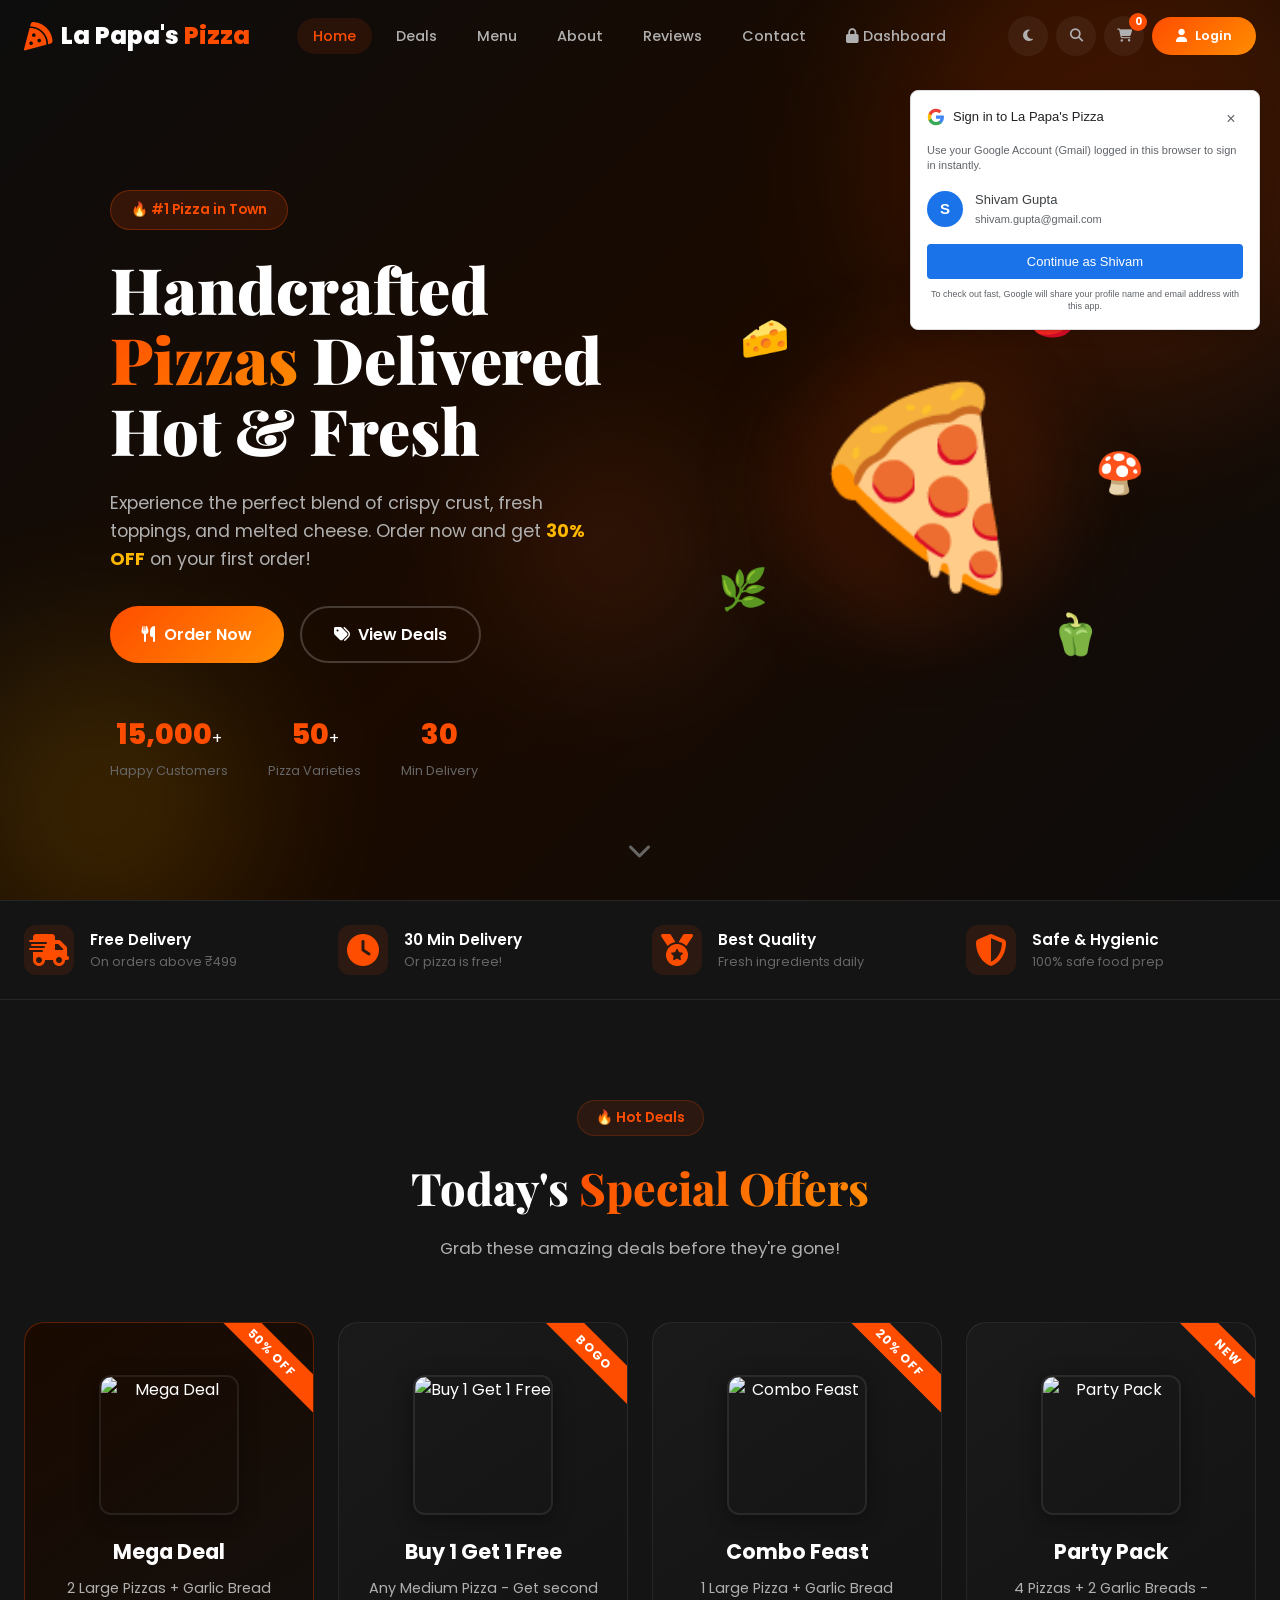
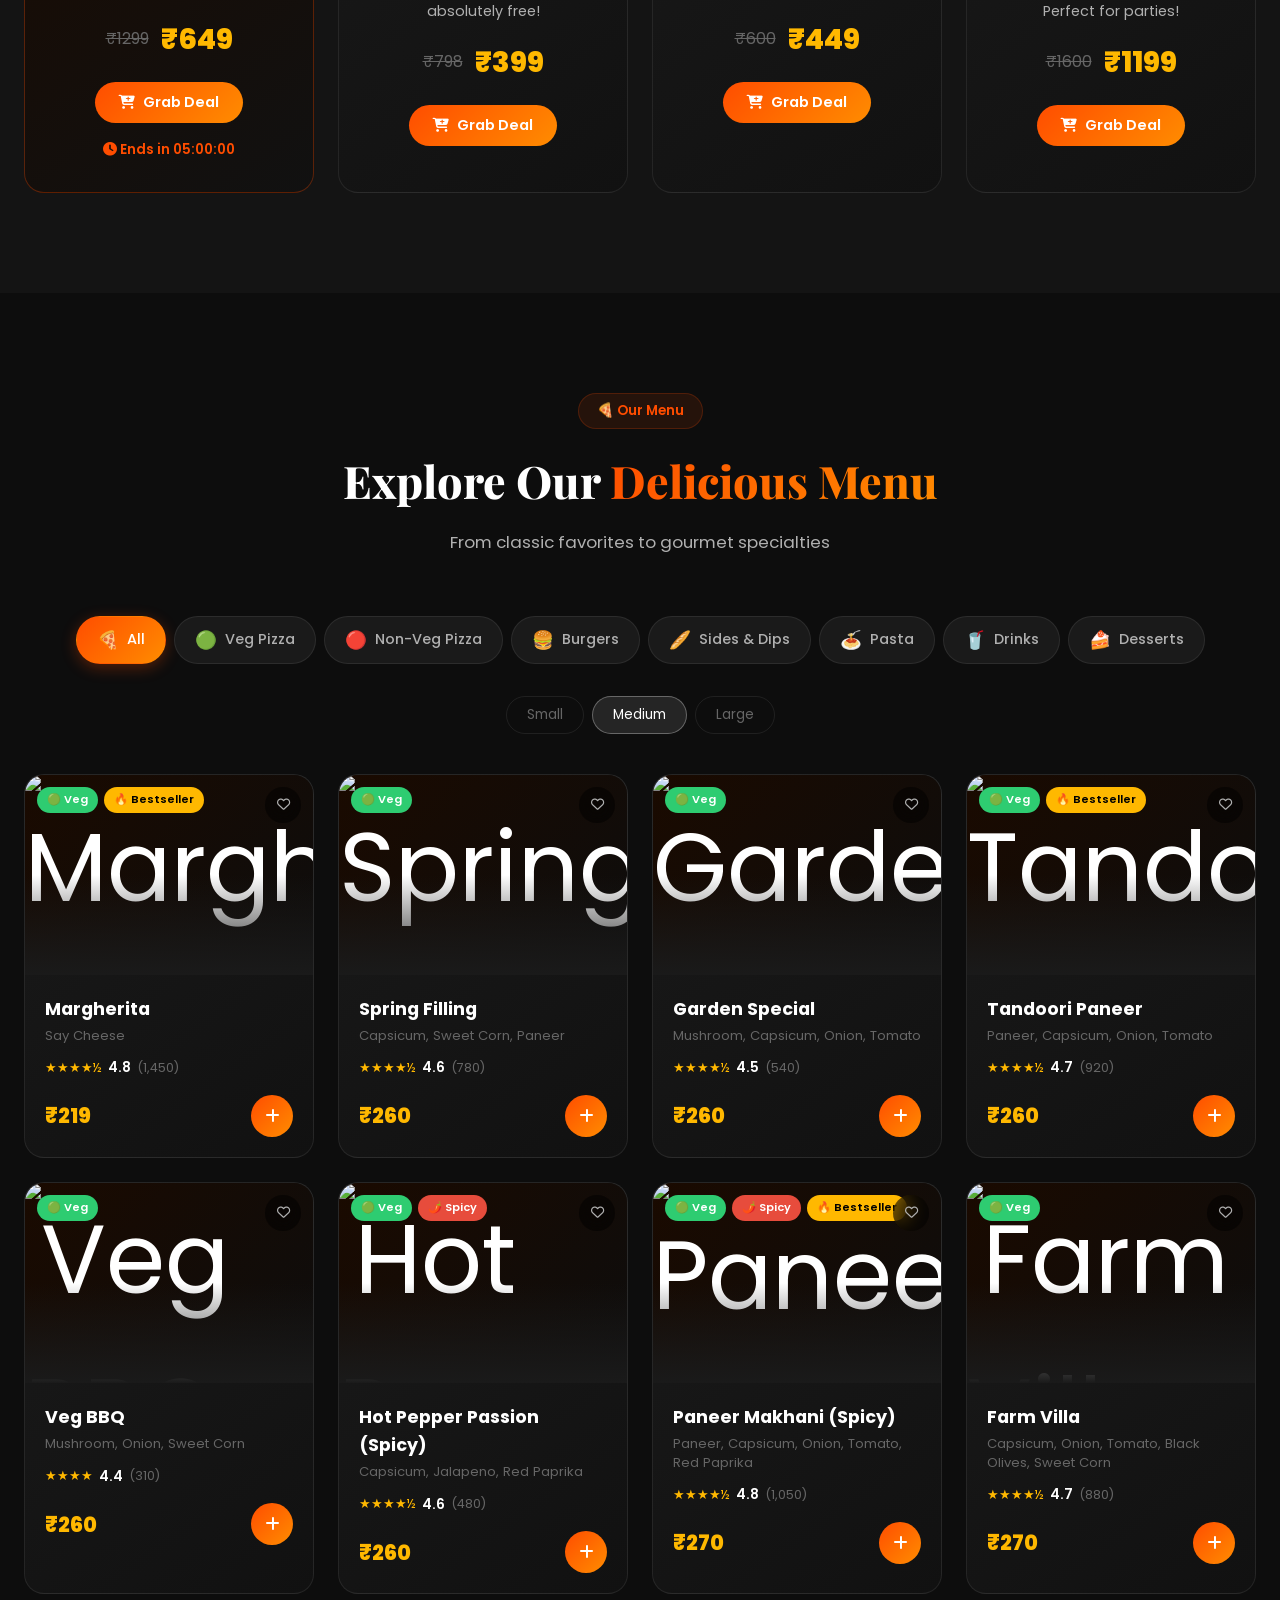
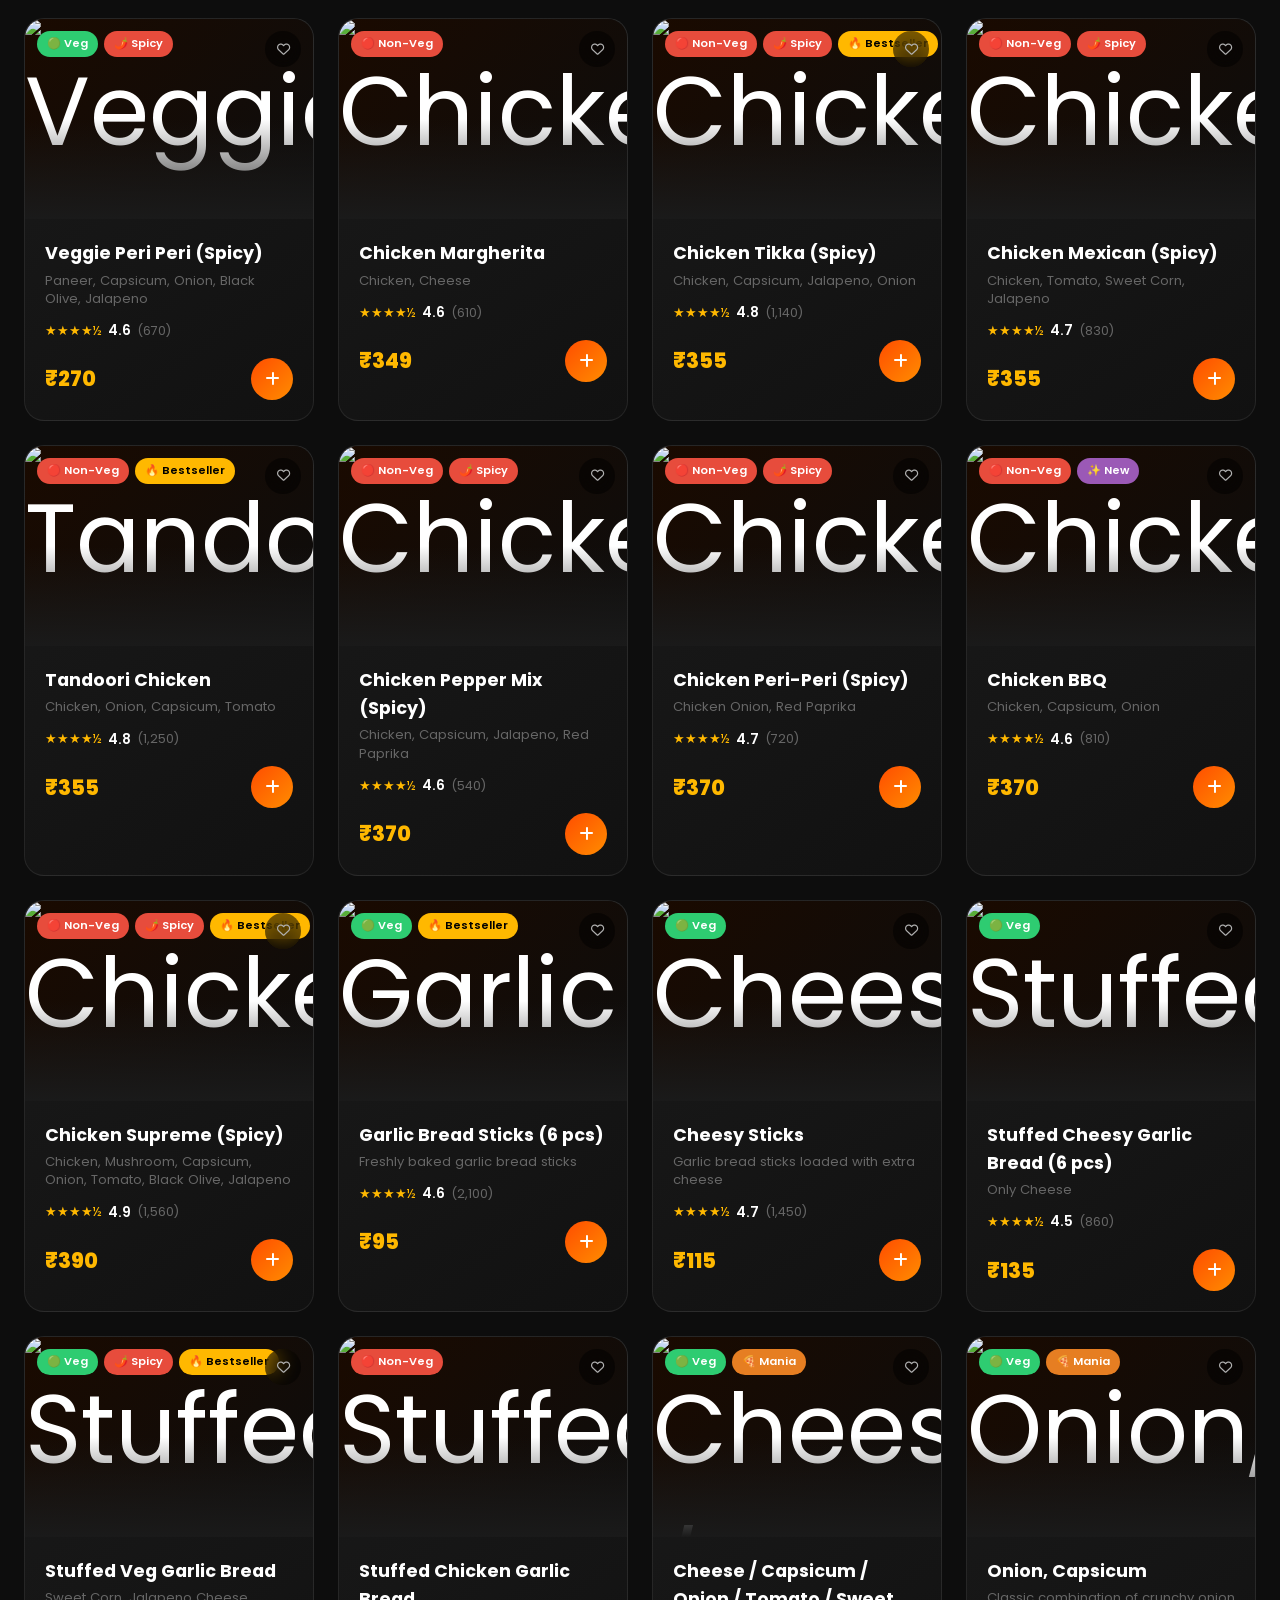
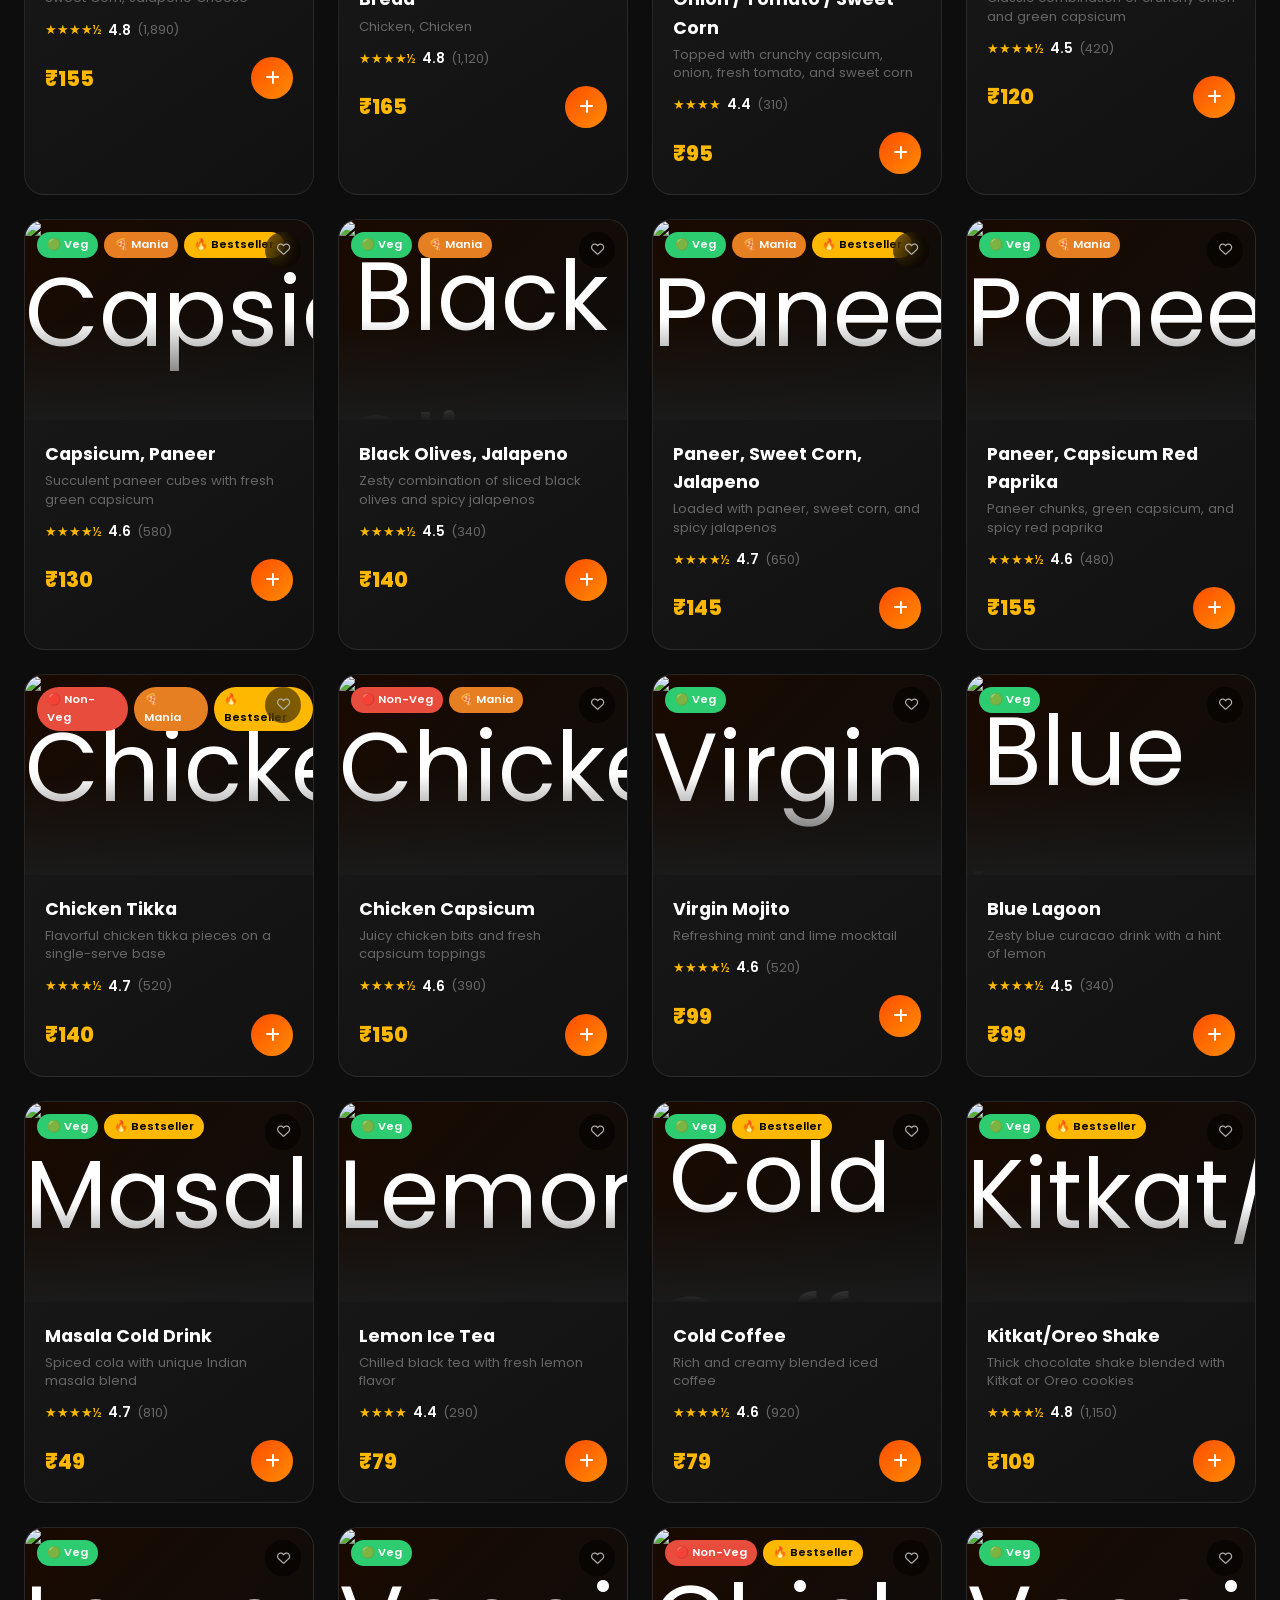
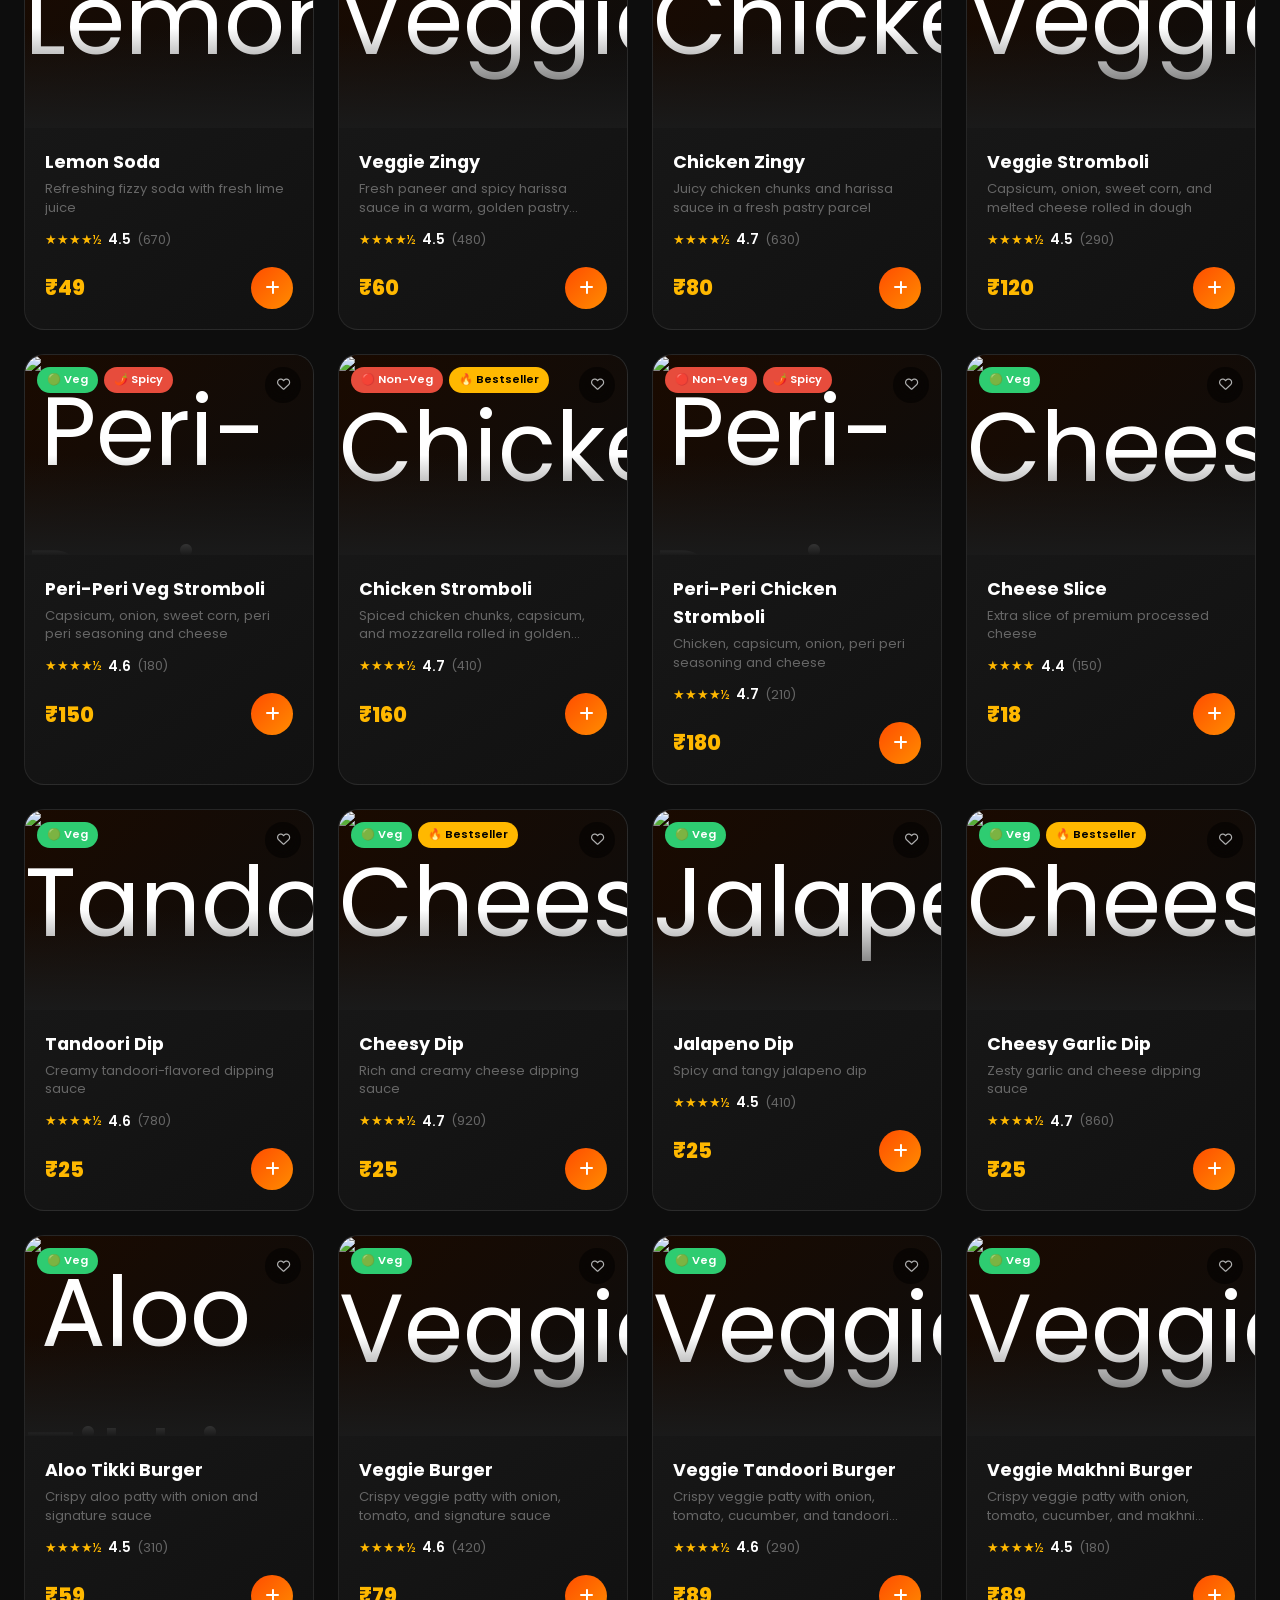
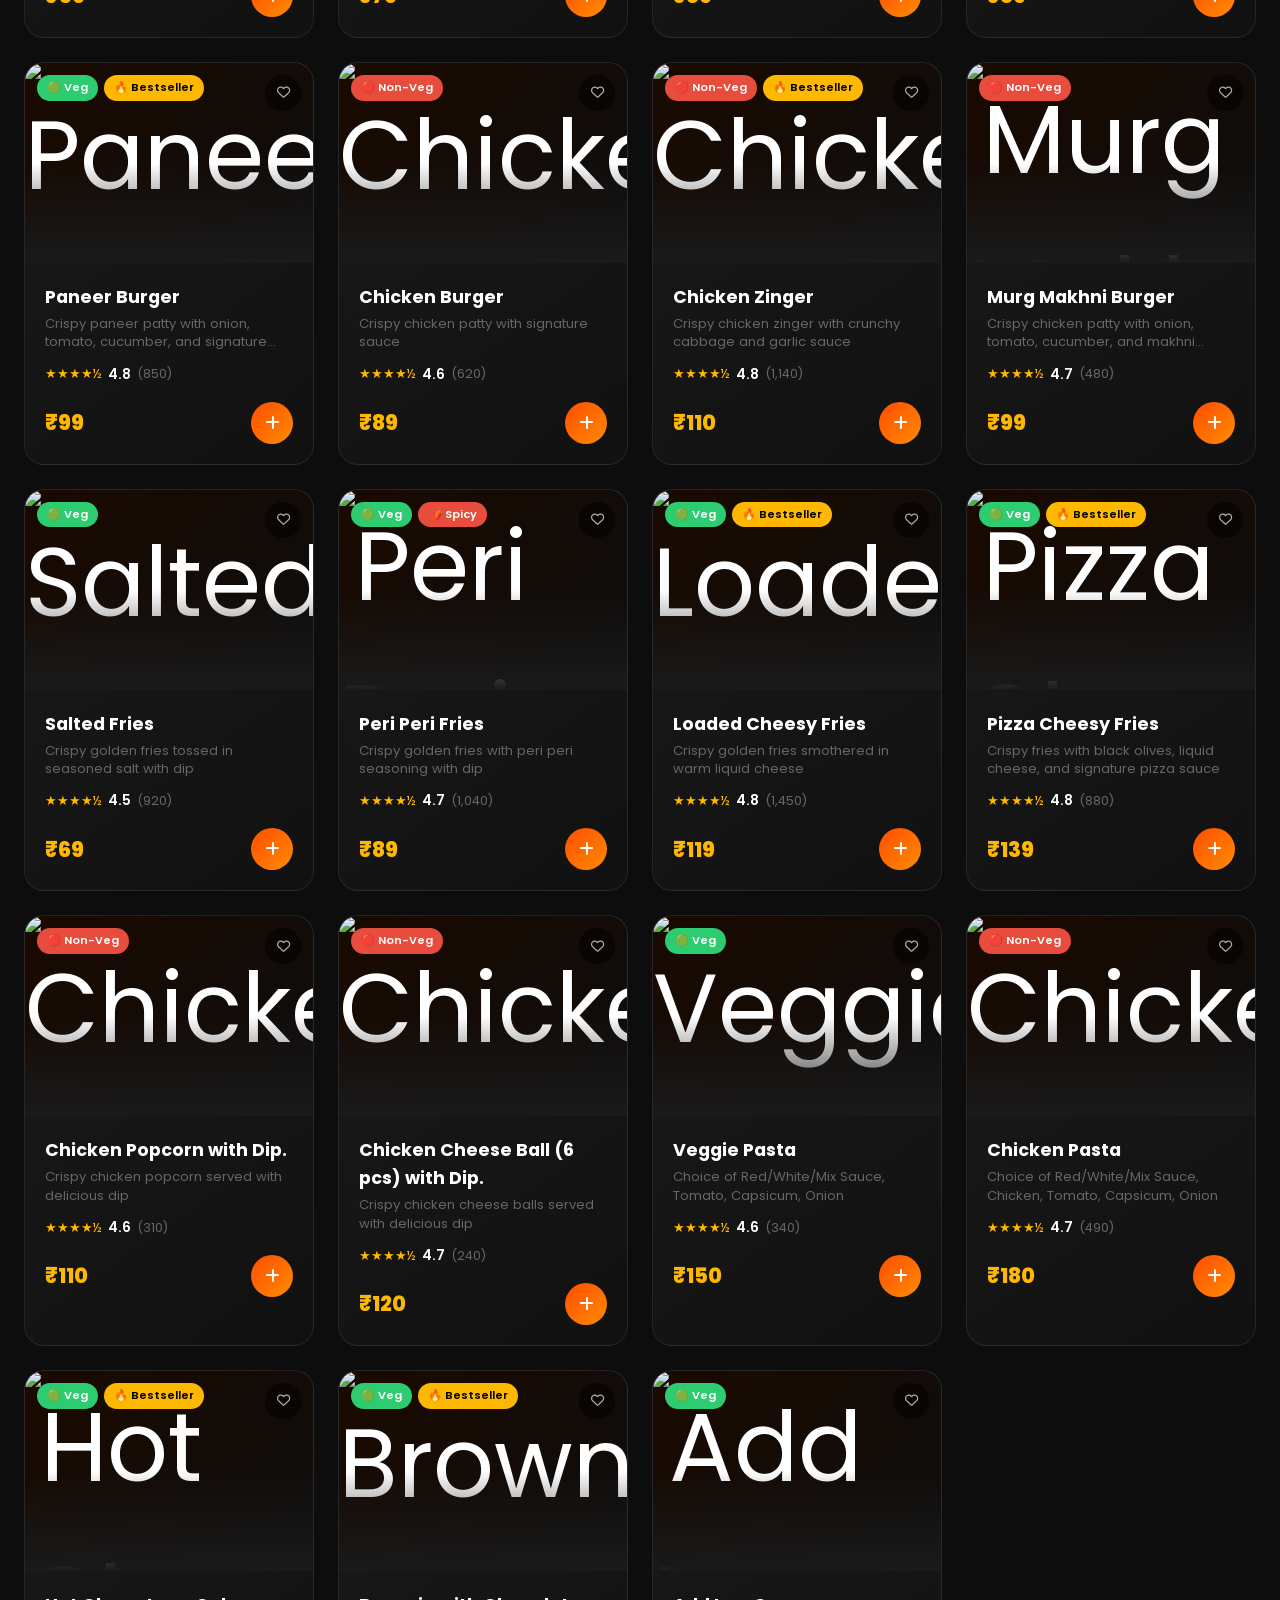
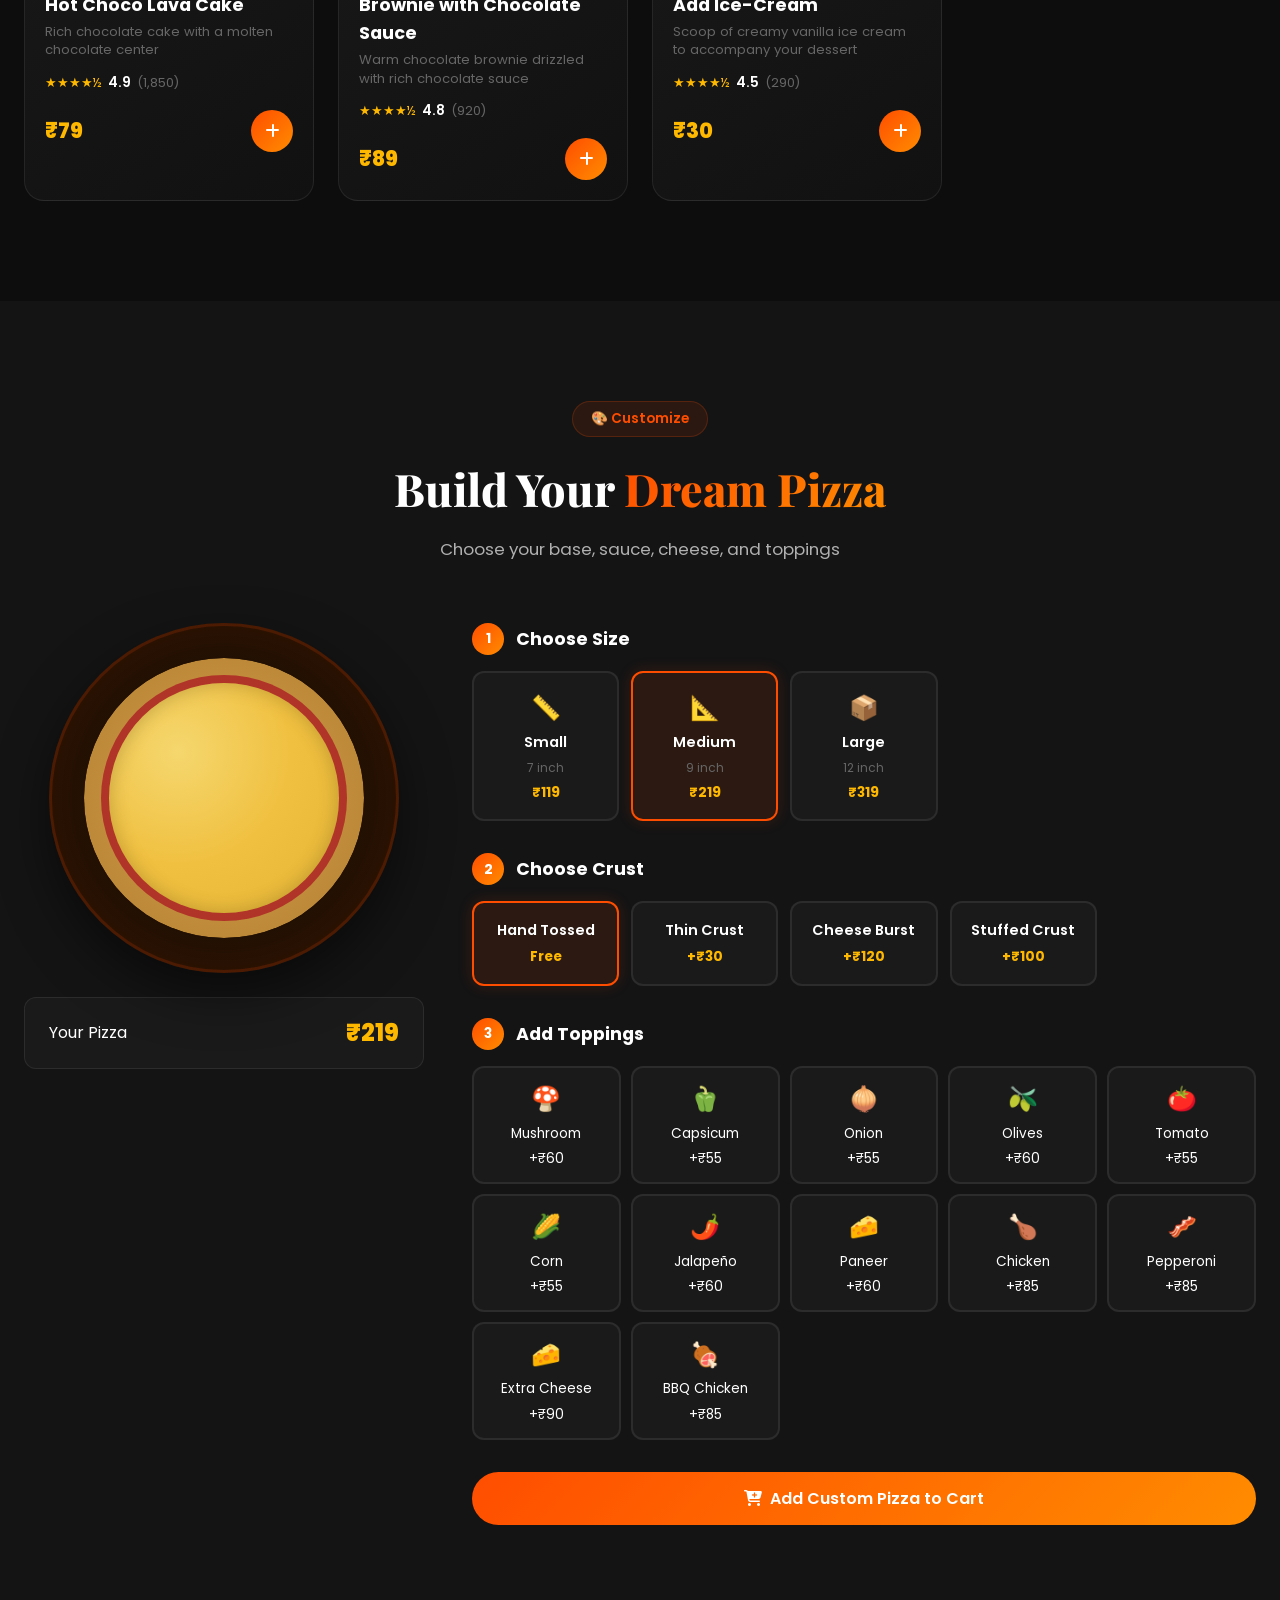
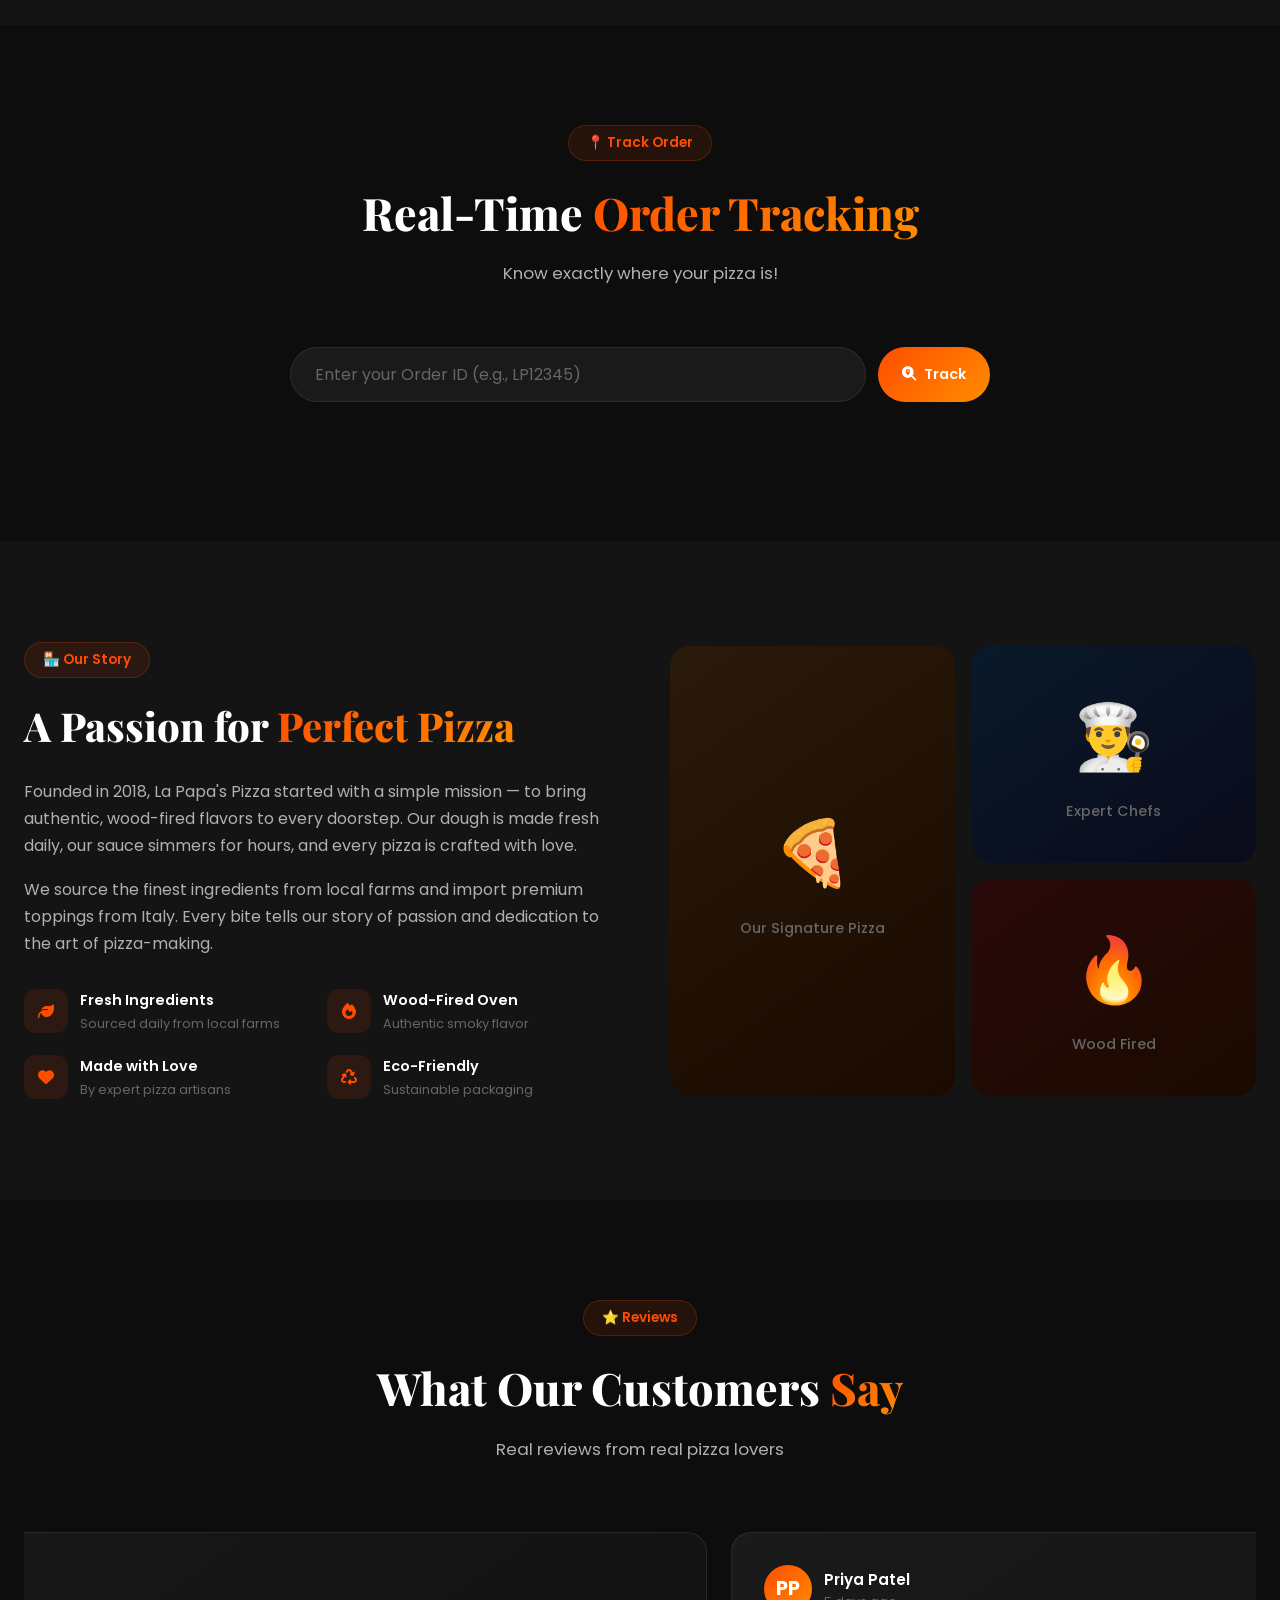
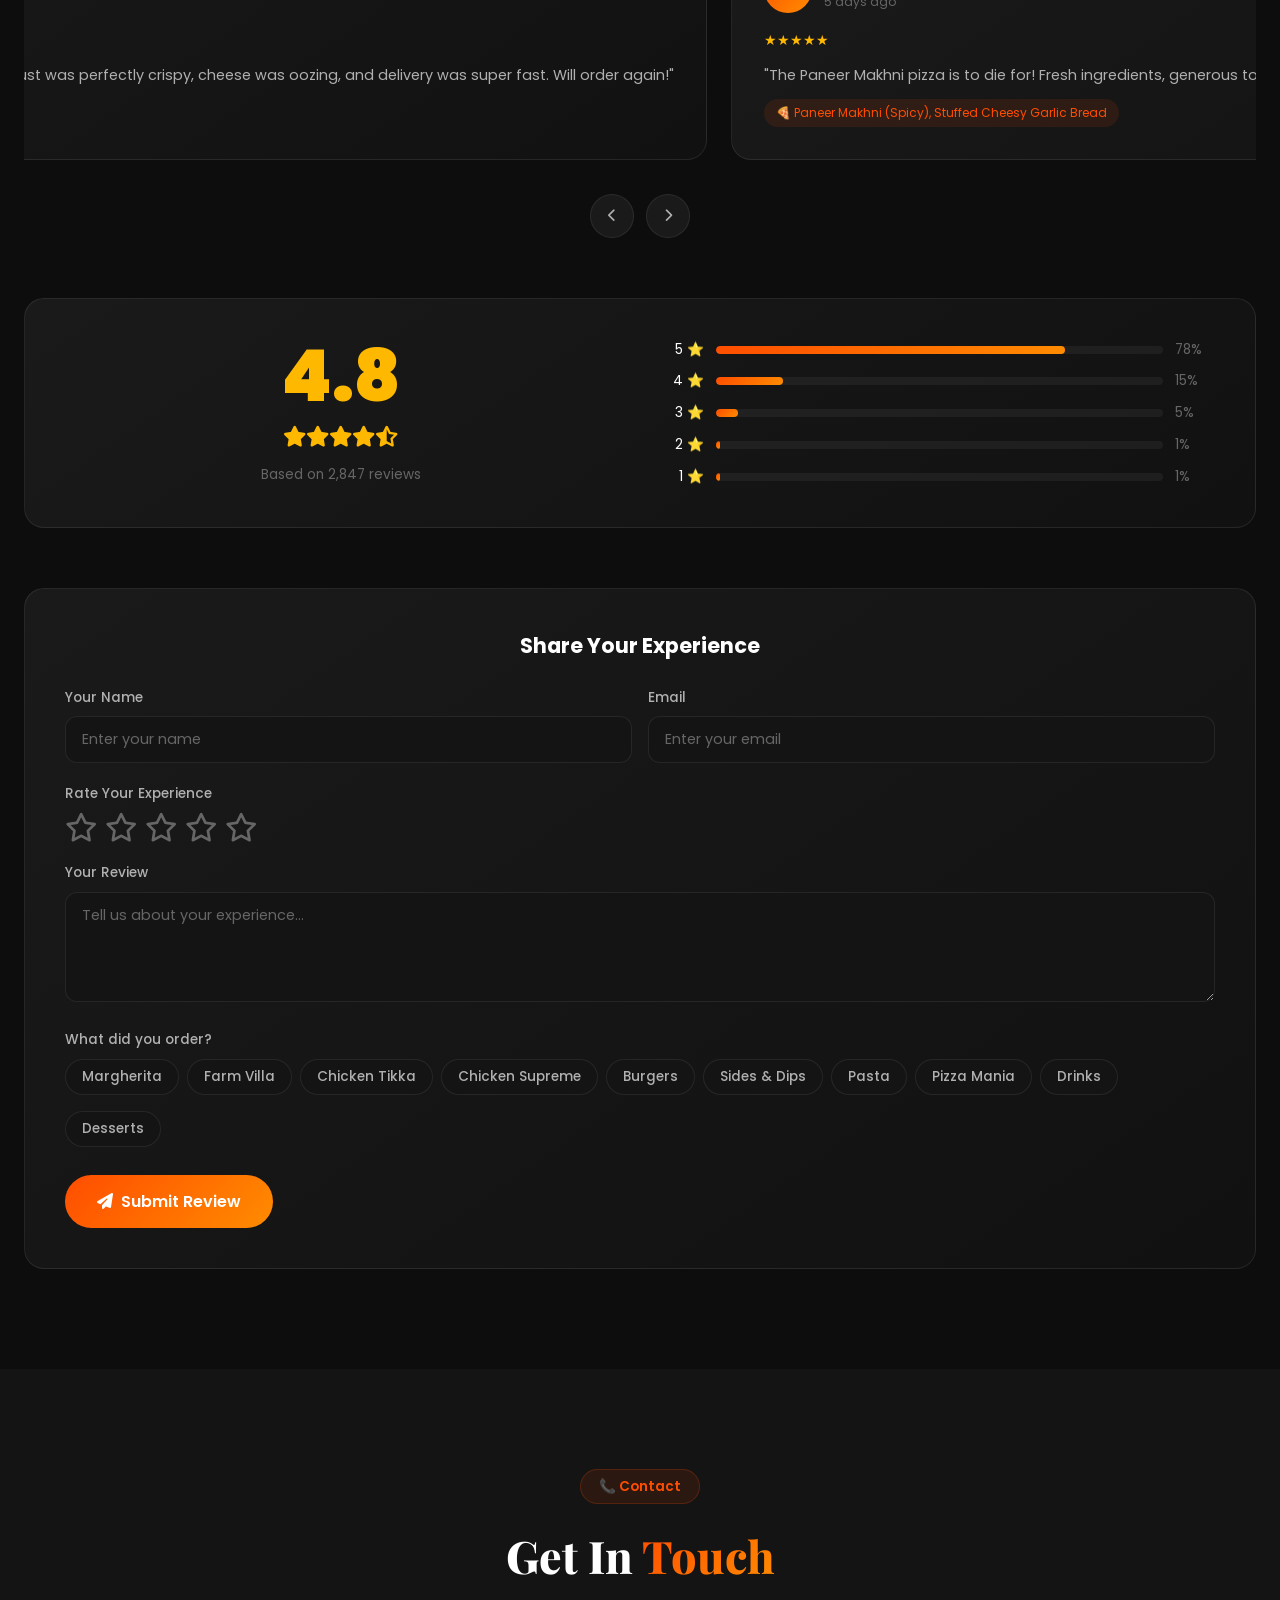
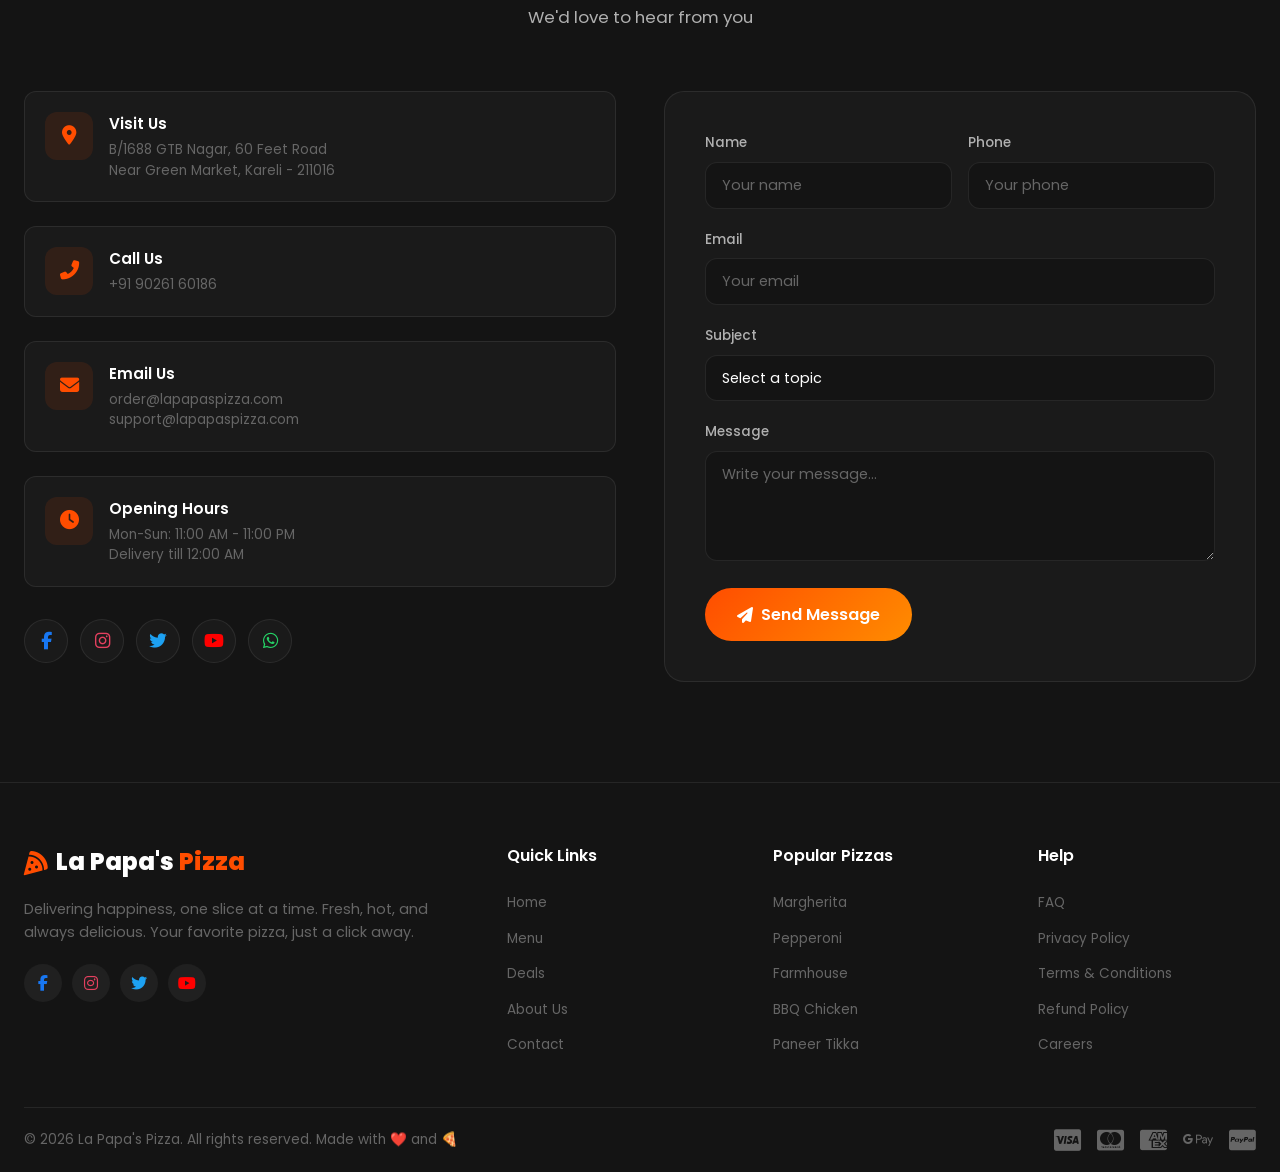
==== commit 9488c857: "Fix cart drawer scroll and hide delivery fee in Dine-In mode" ====
--- a/index.html
+++ b/index.html
@@ -916,7 +916,7 @@
                     <span>Subtotal</span>
                     <span id="cartSubtotal">₹0</span>
                 </div>
-                <div class="summary-row">
+                <div class="summary-row" id="deliveryFeeRow">
                     <span>Delivery Fee</span>
                     <span id="deliveryFee">FREE</span>
                 </div>
--- a/style.css
+++ b/style.css
@@ -2247,6 +2247,7 @@
     display: flex;
     flex-direction: column;
     transition: right 0.4s cubic-bezier(0.4, 0, 0.2, 1);
+    overflow: hidden;
 }
 
 .cart-sidebar.active {
@@ -2283,6 +2284,7 @@
     overflow-y: auto;
     display: flex;
     flex-direction: column;
+    min-height: 0;
 }
 
 .cart-items {
@@ -2683,31 +2685,102 @@
 }
 
 @media (max-width: 768px) {
+    html {
+        scroll-padding-top: 64px;
+    }
+
+    .hero {
+        padding-top: 64px;
+    }
+
+    .nav-container {
+        padding: 0 16px;
+        height: 64px;
+    }
+    
+    .logo {
+        font-size: 1.25rem;
+        white-space: nowrap;
+        gap: 6px;
+    }
+    
+    .logo i {
+        font-size: 1.5rem;
+    }
+    
+    .nav-actions {
+        gap: 6px;
+    }
+    
+    .btn-icon {
+        width: 38px;
+        height: 38px;
+    }
+    
+    #navbar #loginBtn {
+        padding: 0 !important;
+        width: 38px;
+        height: 38px;
+        border-radius: 50%;
+        display: flex;
+        align-items: center;
+        justify-content: center;
+        background: var(--btn-icon-bg);
+        color: var(--text-secondary);
+        border: 1px solid transparent;
+        box-shadow: none !important;
+    }
+    
+    #navbar #loginBtn:hover {
+        background: var(--btn-icon-hover-bg);
+        color: var(--primary);
+        border-color: rgba(255, 77, 0, 0.3);
+    }
+
+    #navbar #loginBtnText,
+    #navbar #loginBtn .fa-chevron-down {
+        display: none !important;
+    }
+    
+    #navbar #loginBtn i {
+        font-size: 1.1rem;
+        margin: 0 !important;
+    }
+
     .nav-links {
         position: fixed;
         top: 0;
-        left: 0;
         right: 0;
         bottom: 0;
-        background: rgba(13,13,13,0.98);
+        left: auto;
+        width: 280px;
+        max-width: 85%;
+        background: rgba(18, 18, 18, 0.98);
         backdrop-filter: blur(20px);
+        -webkit-backdrop-filter: blur(20px);
+        border-left: 1px solid var(--border-color);
         flex-direction: column;
-        align-items: center;
-        justify-content: center;
-        gap: 16px;
-        opacity: 0;
-        visibility: hidden;
-        transition: var(--transition);
+        align-items: flex-start;
+        justify-content: flex-start;
+        padding: 100px 30px 40px 30px;
+        gap: 20px;
+        z-index: 99;
+        transform: translateX(100%);
+        transition: transform 0.3s cubic-bezier(0.4, 0, 0.2, 1);
+        display: flex;
     }
     
     .nav-links.active {
-        opacity: 1;
-        visibility: visible;
+        transform: translateX(0);
     }
     
     .nav-links a {
-        font-size: 1.2rem;
-        padding: 12px 24px;
+        font-size: 1.15rem;
+        padding: 10px 0;
+        width: 100%;
+        border-bottom: 1px solid var(--border-color);
+        display: block;
+        text-align: left;
     }
     
     .hamburger { display: flex; }
@@ -2773,6 +2846,62 @@
 }
 
 @media (max-width: 480px) {
+    html {
+        scroll-padding-top: 56px;
+    }
+
+    .hero {
+        padding-top: 56px;
+    }
+
+    .nav-container {
+        padding: 0 12px;
+        height: 56px;
+    }
+    
+    .logo {
+        font-size: 1.1rem;
+        gap: 4px;
+    }
+    
+    .logo i {
+        font-size: 1.3rem;
+    }
+    
+    .nav-actions {
+        gap: 4px;
+    }
+    
+    .btn-icon,
+    #navbar #loginBtn {
+        width: 34px;
+        height: 34px;
+    }
+    
+    .btn-icon i,
+    #navbar #loginBtn i {
+        font-size: 0.95rem;
+    }
+    
+    .cart-count {
+        width: 15px;
+        height: 15px;
+        font-size: 0.6rem;
+        top: -3px;
+        right: -3px;
+    }
+
+    .hamburger {
+        padding: 2px;
+        gap: 4px;
+        display: flex;
+    }
+
+    .hamburger span {
+        width: 18px;
+        height: 2px;
+    }
+
     .container { padding: 0 16px; }
     .section { padding: 60px 0; }
     
@@ -3083,3 +3212,228 @@
 .social-link:hover i, .footer-socials a:hover i {
     color: #ffffff !important;
 }
+
+/* Mobile ADD button container hiding for desktop */
+.mobile-add-container {
+    display: none;
+}
+
+/* Premium Zomato-style Menu Row Layout on Mobile */
+@media (max-width: 600px) {
+    .menu-grid {
+        grid-template-columns: 1fr !important;
+        gap: 16px !important;
+    }
+    
+    .menu-card {
+        display: flex !important;
+        flex-direction: row-reverse !important;
+        align-items: flex-start !important;
+        justify-content: space-between !important;
+        padding: 24px 0 !important;
+        border: none !important;
+        border-bottom: 1px solid var(--border-color) !important;
+        background: transparent !important;
+        border-radius: 0 !important;
+        box-shadow: none !important;
+        transform: none !important;
+        margin-bottom: 0 !important;
+        opacity: 1 !important;
+        animation: none !important;
+        overflow: visible !important;
+        position: relative !important;
+        min-height: 140px !important;
+    }
+    
+    .menu-card:hover {
+        transform: none !important;
+        box-shadow: none !important;
+        border-color: var(--border-color) !important;
+    }
+    
+    .card-img {
+        width: 110px !important;
+        height: 110px !important;
+        flex-shrink: 0 !important;
+        border-radius: 12px !important;
+        overflow: visible !important;
+        margin-left: 16px !important;
+        background: var(--card-img-bg) !important;
+    }
+    
+    .card-img img {
+        border-radius: 12px !important;
+        position: relative !important;
+        width: 100% !important;
+        height: 100% !important;
+        object-fit: cover !important;
+    }
+    
+    .card-img::after {
+        display: none !important;
+    }
+    
+    .card-favorite {
+        top: 6px !important;
+        right: 6px !important;
+        width: 28px !important;
+        height: 28px !important;
+        font-size: 0.8rem !important;
+    }
+    
+    .card-content {
+        padding: 0 !important;
+        flex: 1 !important;
+        display: flex !important;
+        flex-direction: column !important;
+        align-items: flex-start !important;
+        text-align: left !important;
+    }
+    
+    .card-title {
+        font-size: 1.05rem !important;
+        font-weight: 700 !important;
+        color: var(--text-primary) !important;
+        margin-bottom: 4px !important;
+        margin-top: 24px !important; /* space for absolute badges */
+    }
+    
+    .card-desc {
+        font-size: 0.75rem !important;
+        margin-bottom: 8px !important;
+        -webkit-line-clamp: 2 !important;
+        color: var(--text-secondary) !important;
+        line-height: 1.4 !important;
+    }
+    
+    .card-rating {
+        margin-bottom: 8px !important;
+        gap: 4px !important;
+    }
+    
+    .card-rating .stars {
+        font-size: 0.75rem !important;
+    }
+    
+    .card-rating .rating-num {
+        font-size: 0.75rem !important;
+    }
+    
+    .card-rating .rating-count {
+        font-size: 0.75rem !important;
+    }
+    
+    .card-footer {
+        width: 100% !important;
+        justify-content: flex-start !important;
+        margin-top: auto !important;
+    }
+    
+    .card-footer .add-to-cart-btn {
+        display: none !important;
+    }
+    
+    .card-price {
+        font-size: 1.15rem !important;
+        font-weight: 800 !important;
+        color: var(--secondary) !important;
+    }
+    
+    .card-badges {
+        position: absolute !important;
+        top: 0 !important;
+        left: 0 !important;
+        z-index: 5 !important;
+        margin: 0 !important;
+        gap: 4px !important;
+    }
+    
+    .card-badge {
+        padding: 2px 6px !important;
+        font-size: 0.65rem !important;
+        border-radius: 4px !important;
+    }
+
+    /* Mobile Add Button overlay styles */
+    .mobile-add-container {
+        display: flex !important;
+        flex-direction: column !important;
+        align-items: center !important;
+        position: absolute !important;
+        bottom: -15px !important;
+        left: 50% !important;
+        transform: translateX(-50%) !important;
+        width: 90px !important;
+        z-index: 10 !important;
+    }
+    
+    .mobile-add-btn {
+        background: var(--bg-surface) !important;
+        color: var(--primary) !important;
+        border: 1px solid var(--primary) !important;
+        padding: 6px 16px !important;
+        border-radius: 8px !important;
+        font-weight: 700 !important;
+        font-size: 0.85rem !important;
+        cursor: pointer !important;
+        width: 100% !important;
+        box-shadow: 0 4px 10px rgba(0,0,0,0.15) !important;
+        display: flex !important;
+        align-items: center !important;
+        justify-content: center !important;
+        transition: all 0.2s ease !important;
+        font-family: inherit !important;
+    }
+    
+    .mobile-add-btn:hover {
+        background: var(--primary) !important;
+        color: white !important;
+        transform: scale(1.05) !important;
+    }
+    
+    .customisable-text {
+        font-size: 0.65rem !important;
+        color: var(--text-secondary) !important;
+        margin-top: 4px !important;
+        font-weight: 500 !important;
+        display: block !important;
+    }
+
+    /* Deal Card styling adjustments for mobile */
+    .deal-card {
+        padding: 20px 16px !important;
+    }
+    .deal-img {
+        margin: 10px 0 !important;
+    }
+    .deal-img img {
+        width: 100px !important;
+        height: 100px !important;
+    }
+    .deal-content h3 {
+        font-size: 1.1rem !important;
+        margin-bottom: 6px !important;
+    }
+    .deal-content p {
+        font-size: 0.8rem !important;
+        margin-bottom: 12px !important;
+    }
+    .deal-price {
+        gap: 8px !important;
+        margin-bottom: 16px !important;
+    }
+    .old-price {
+        font-size: 0.9rem !important;
+    }
+    .new-price {
+        font-size: 1.4rem !important;
+    }
+    .deal-timer {
+        margin-top: 10px !important;
+        font-size: 0.75rem !important;
+    }
+    .deal-card .btn-primary, .deal-card button.btn-primary, .deal-card .btn, .deal-card button {
+        padding: 8px 20px !important;
+        font-size: 0.8rem !important;
+    }
+}
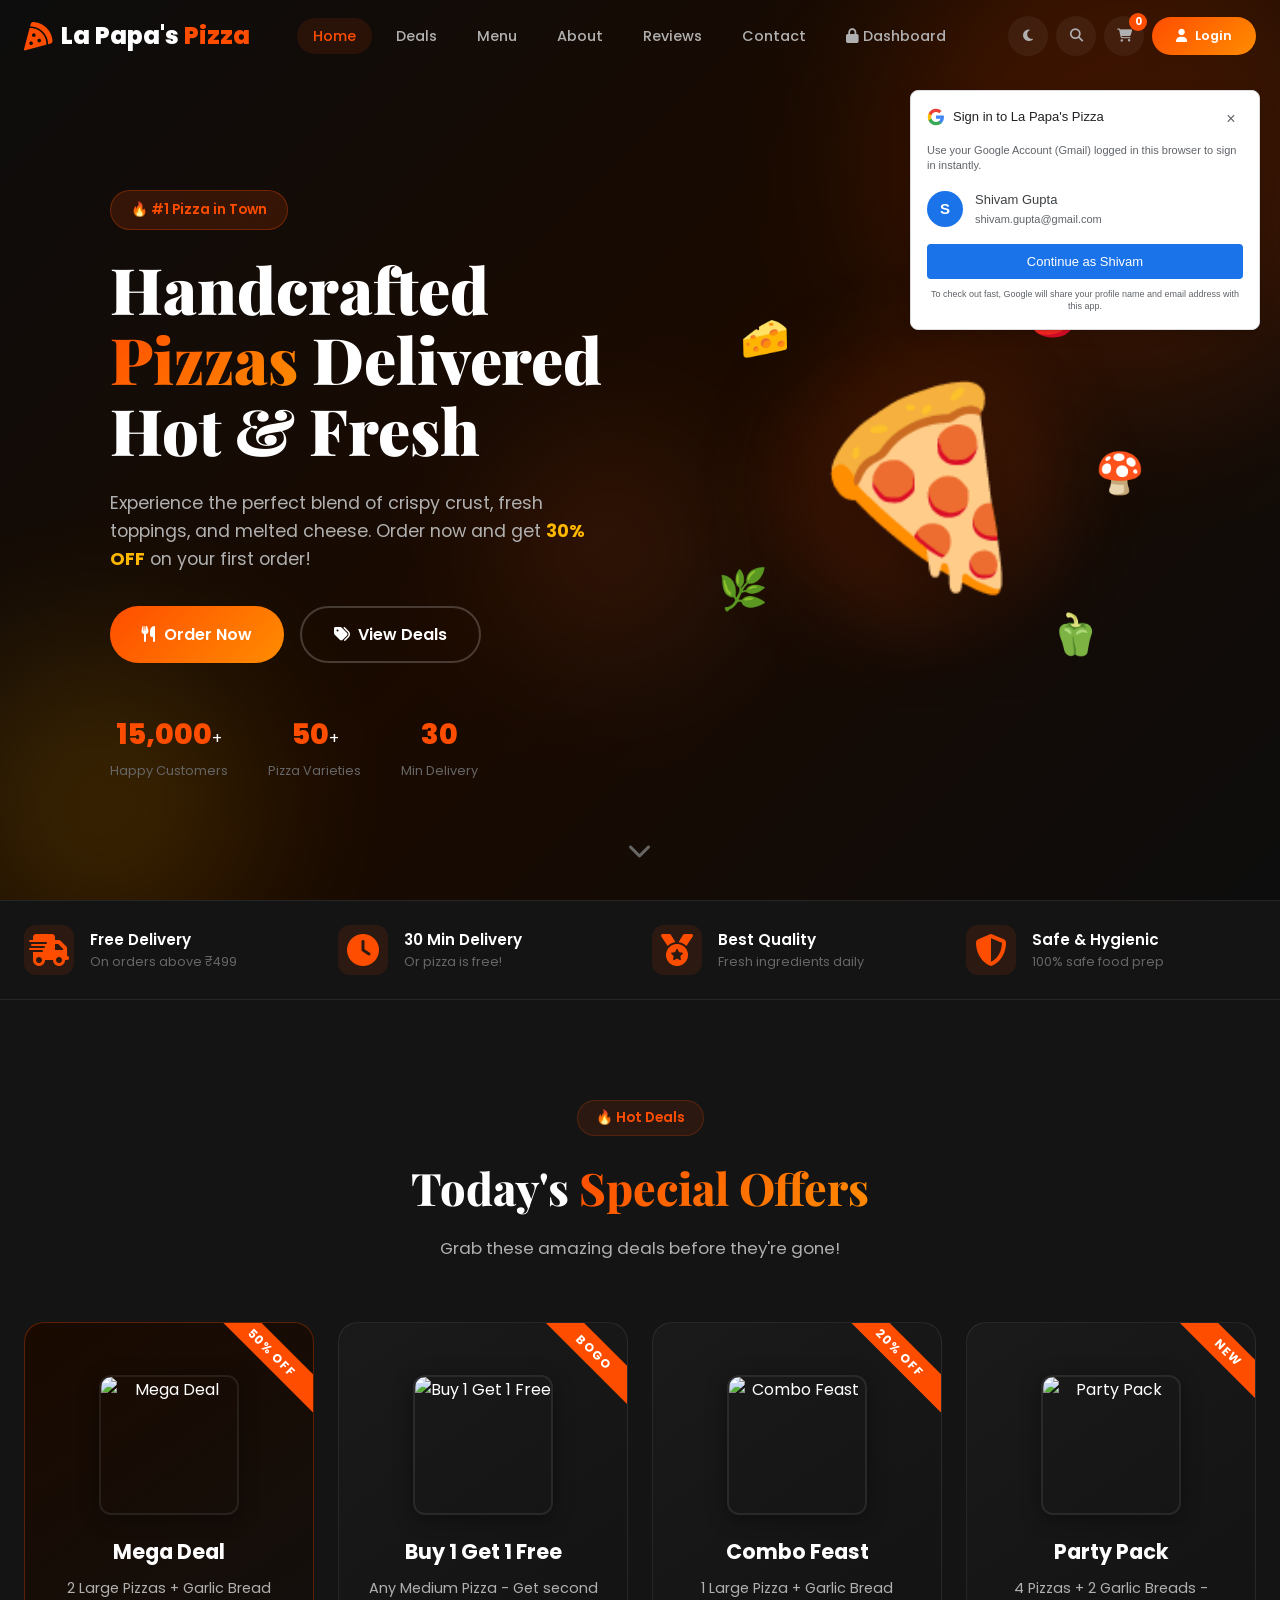
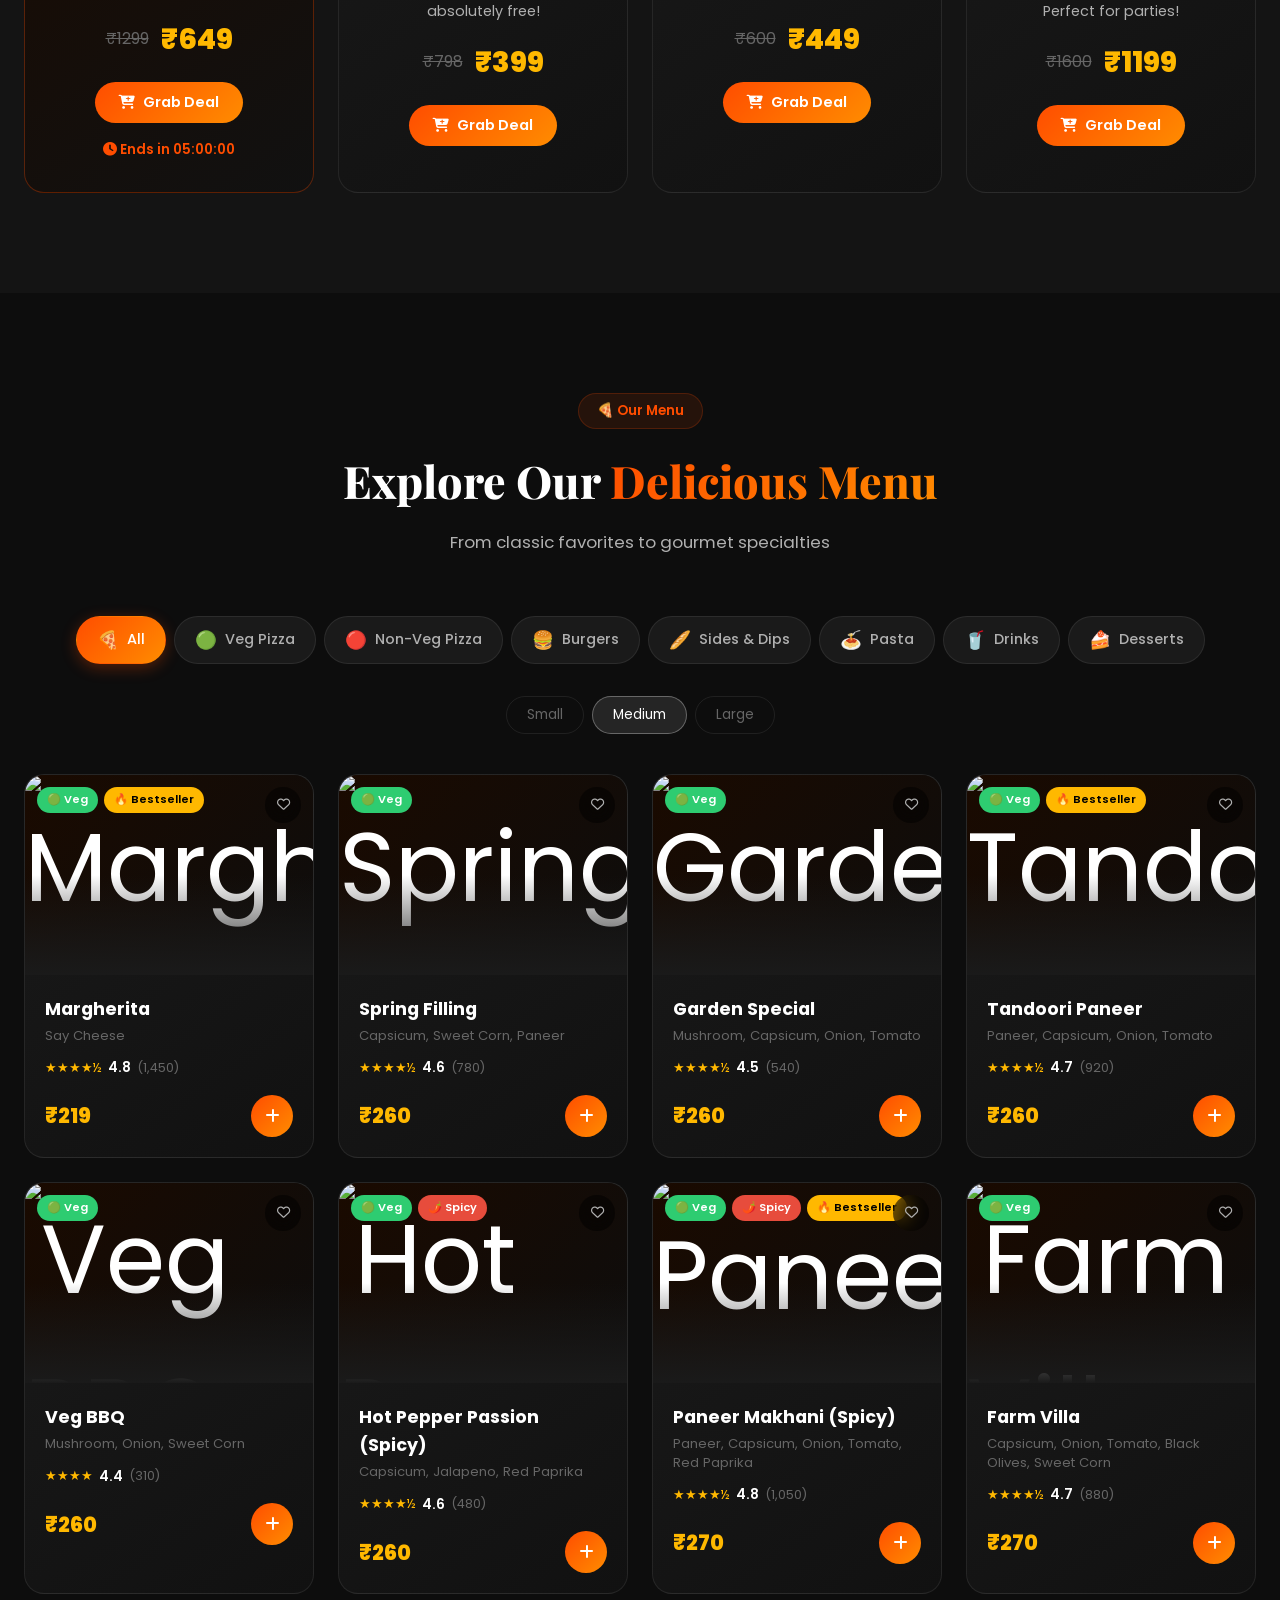
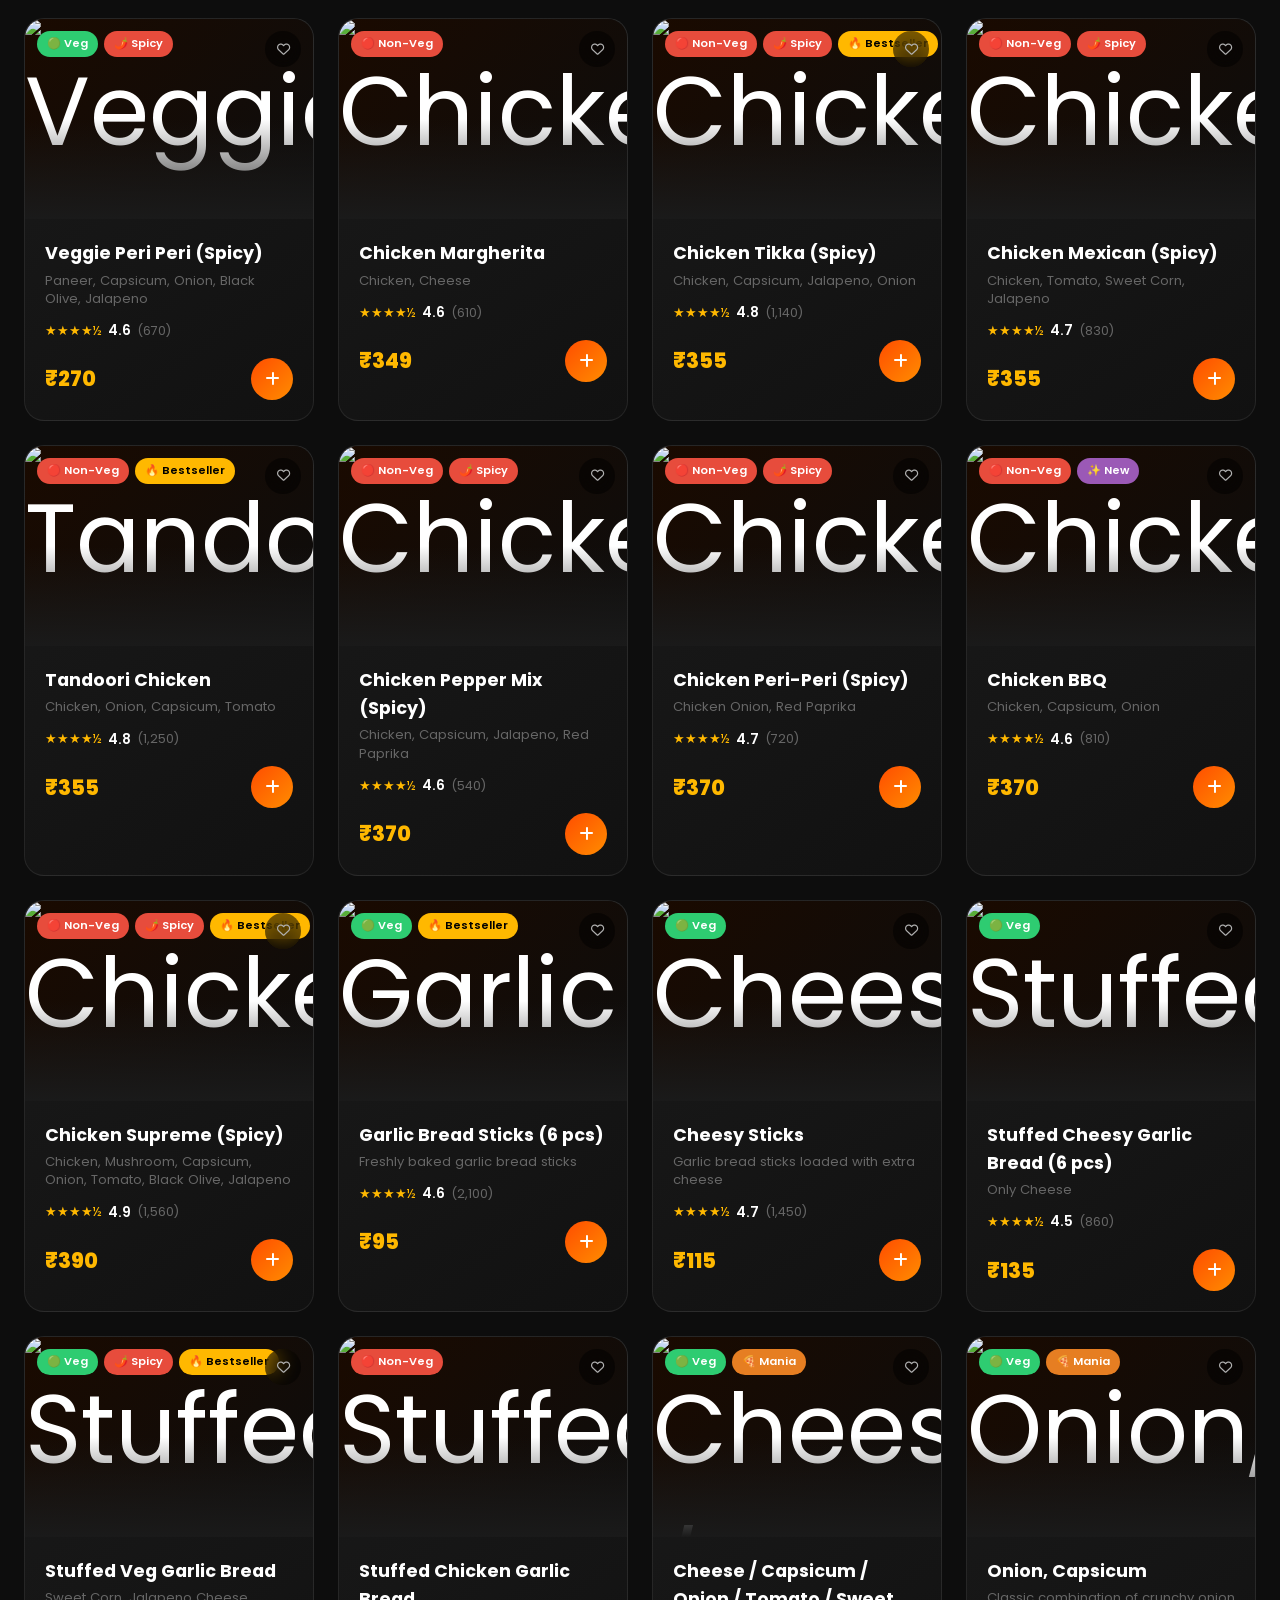
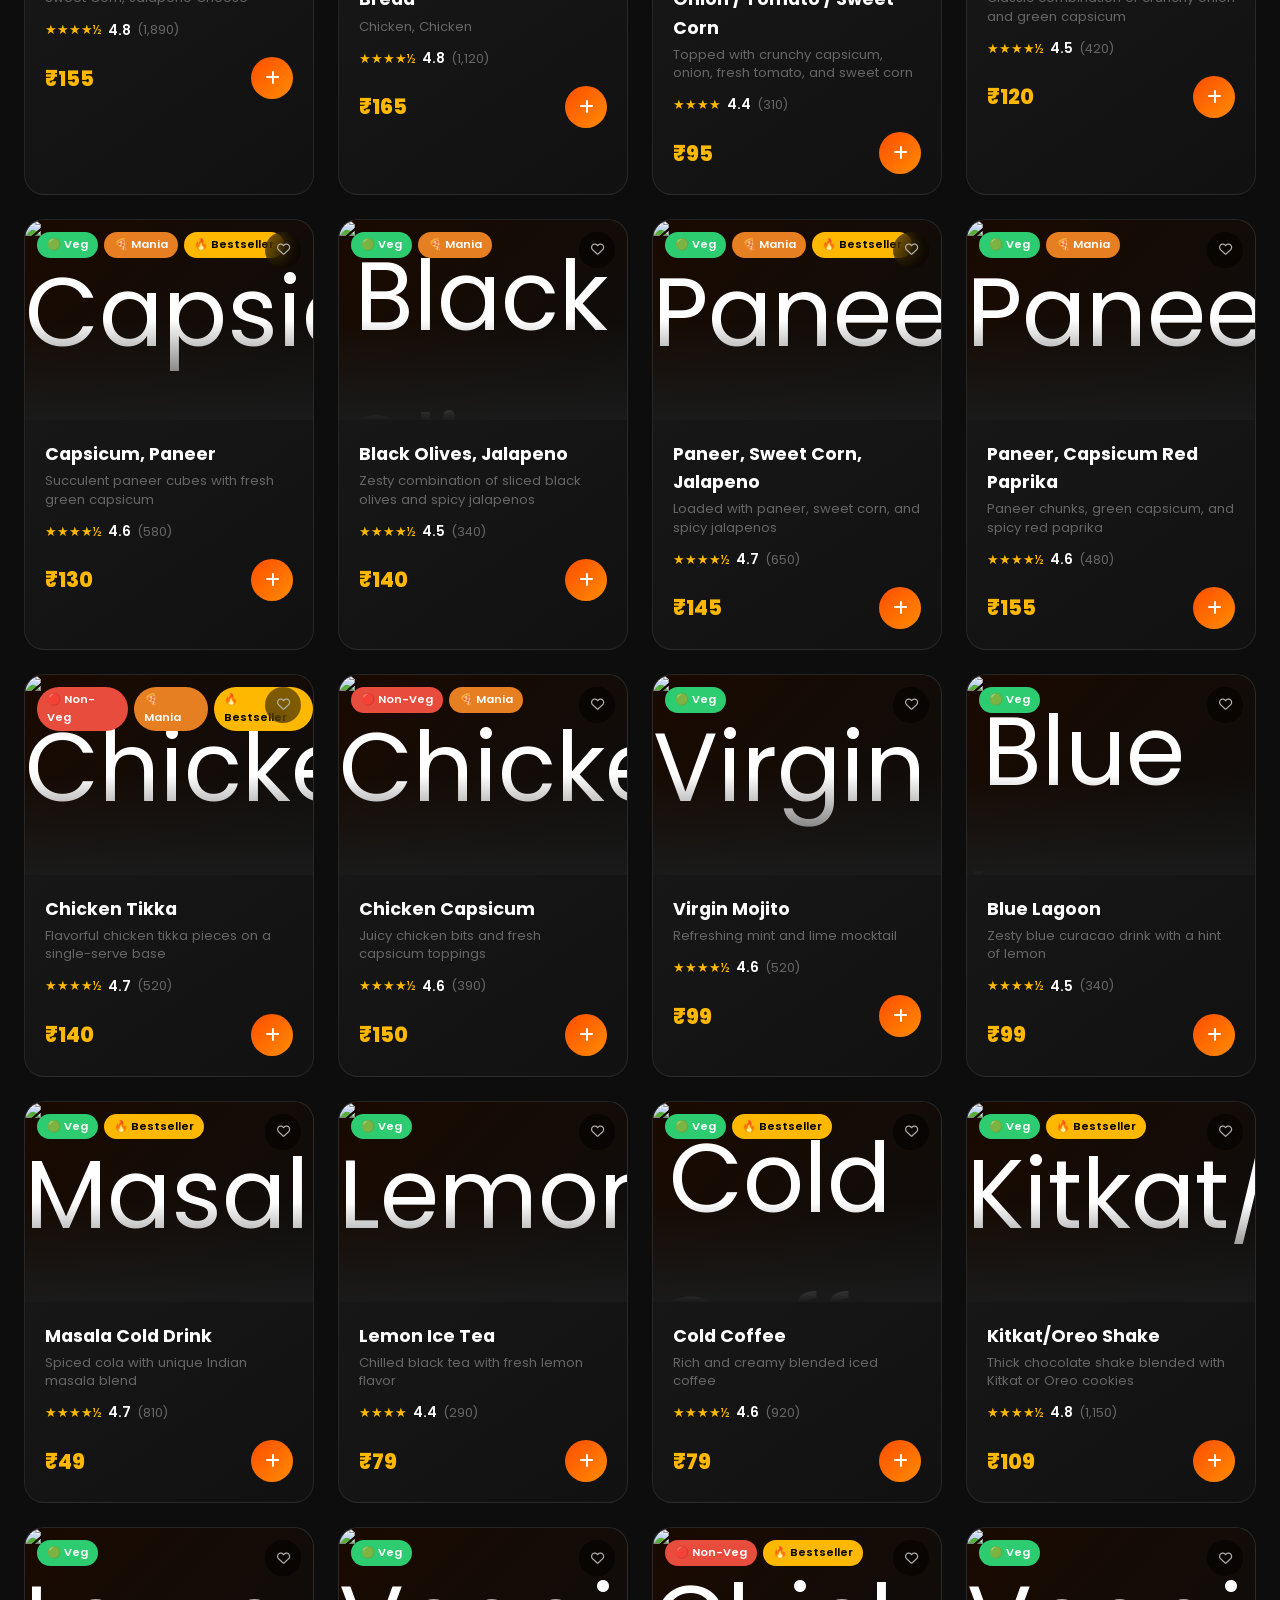
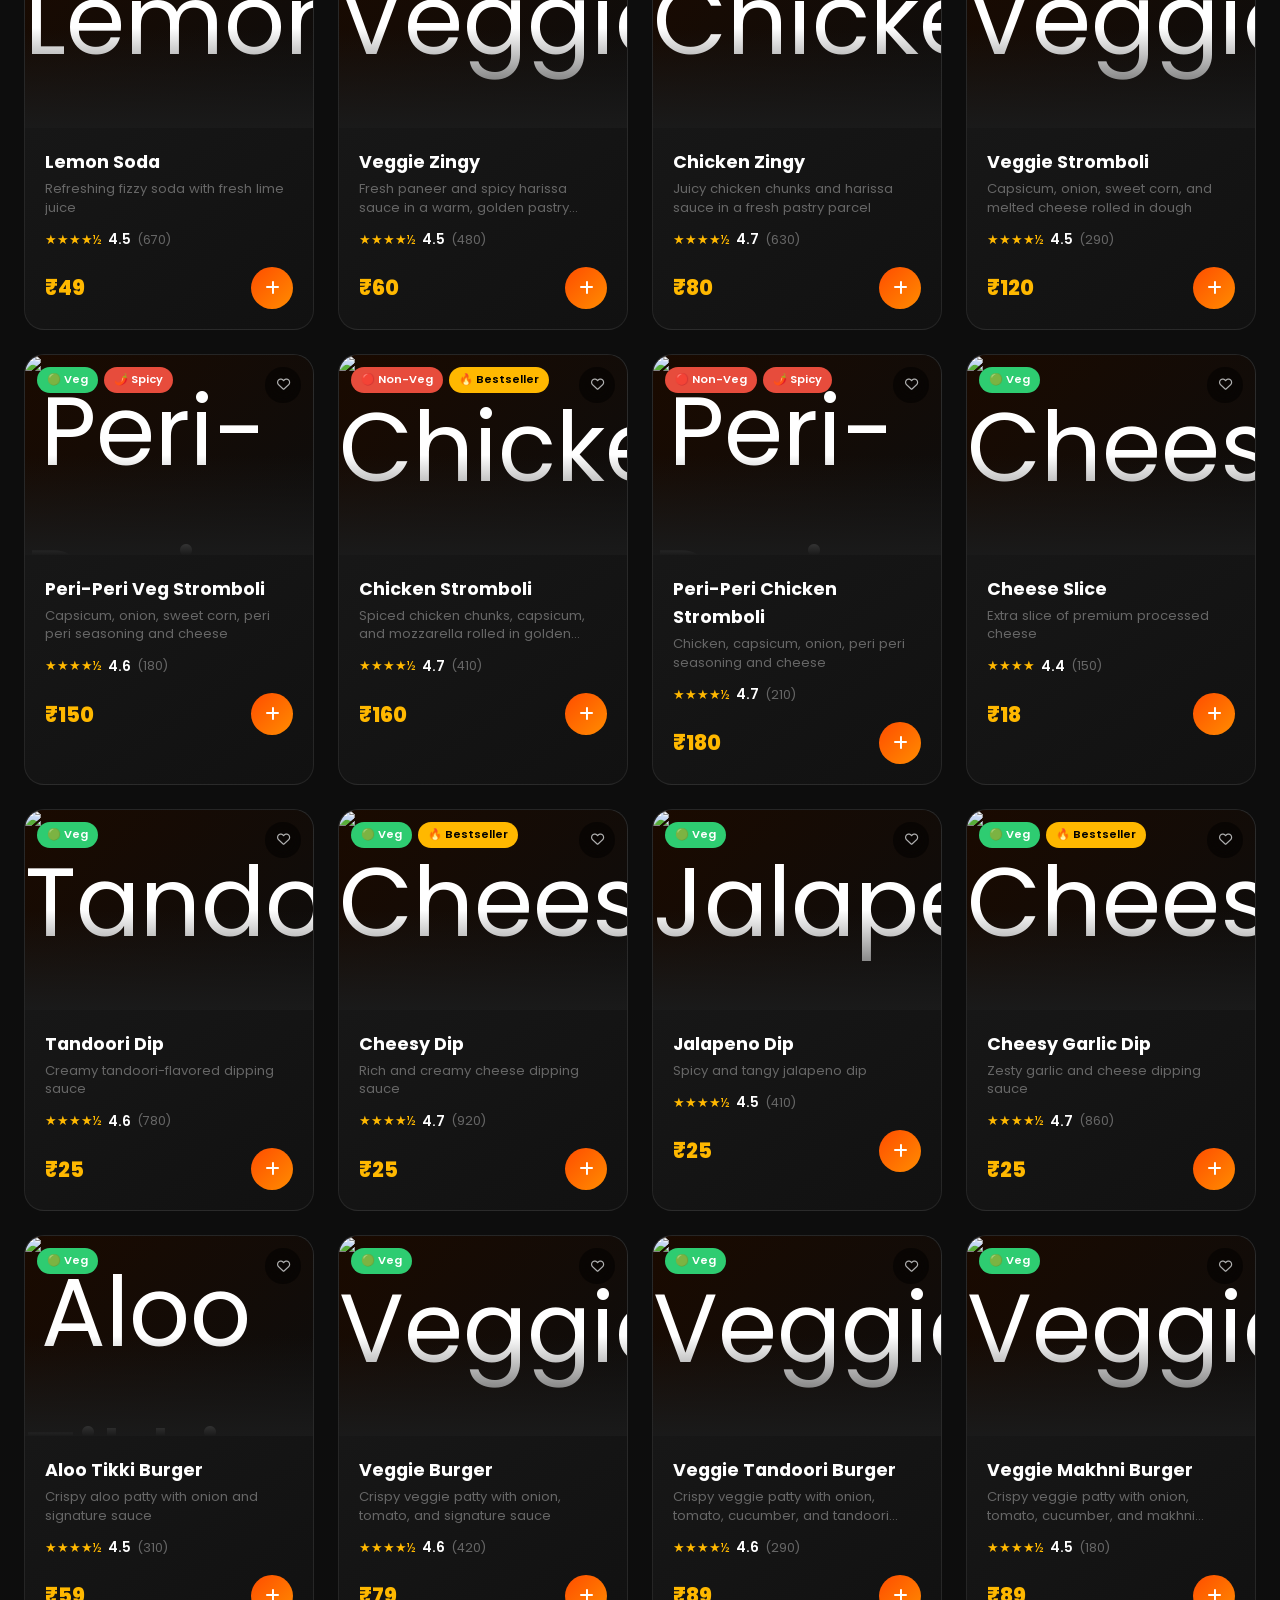
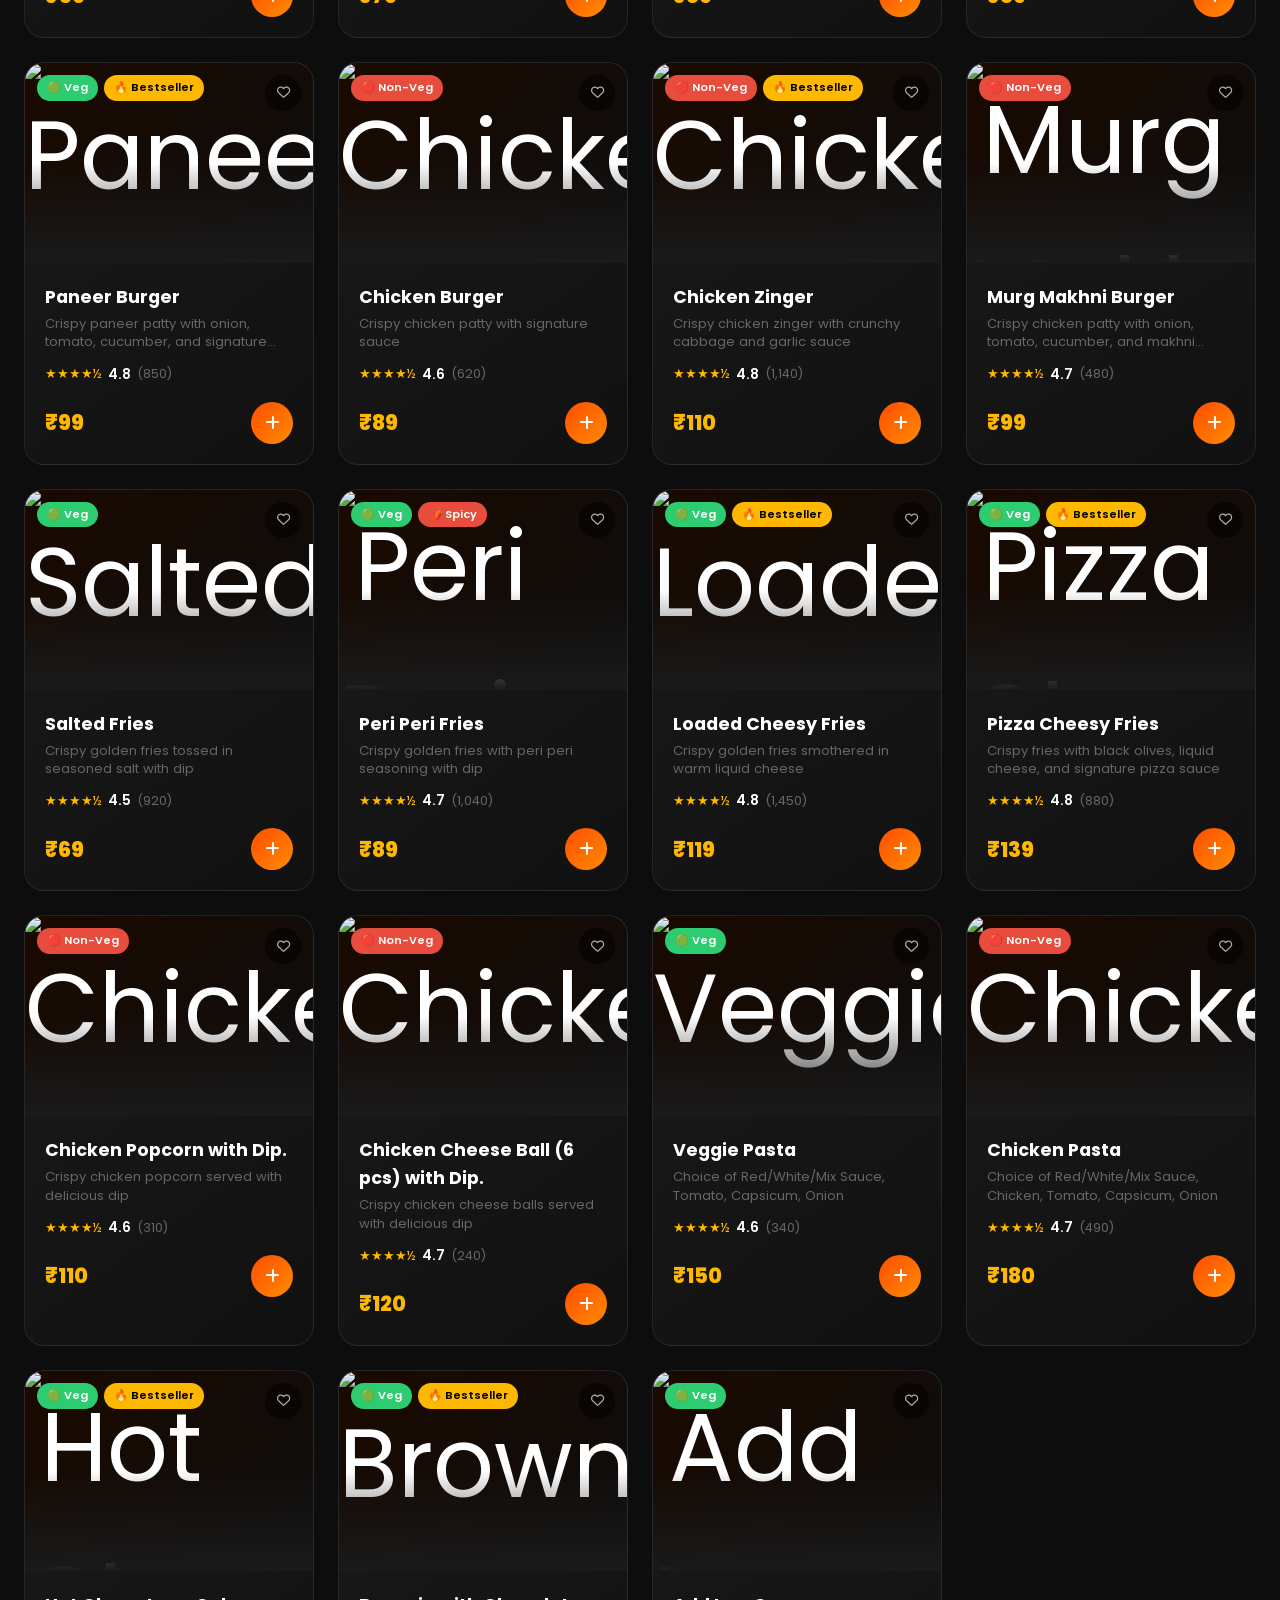
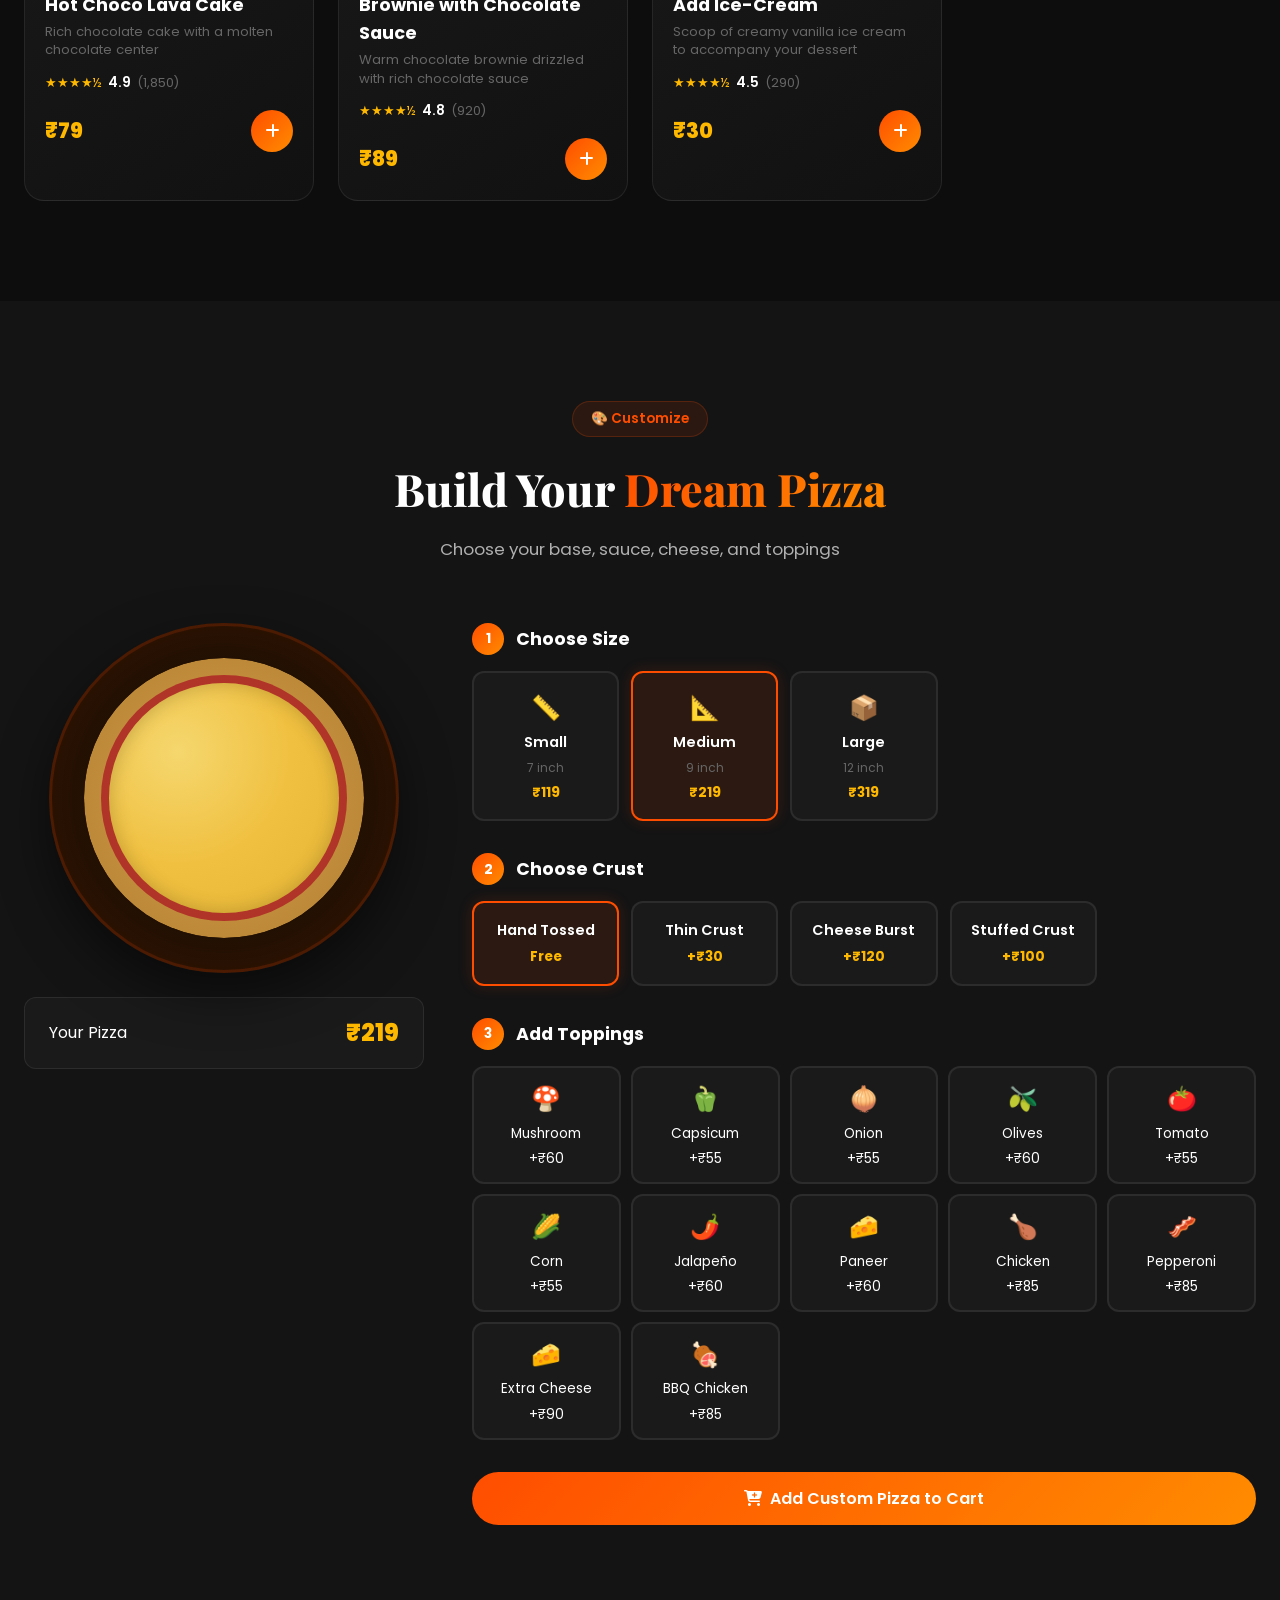
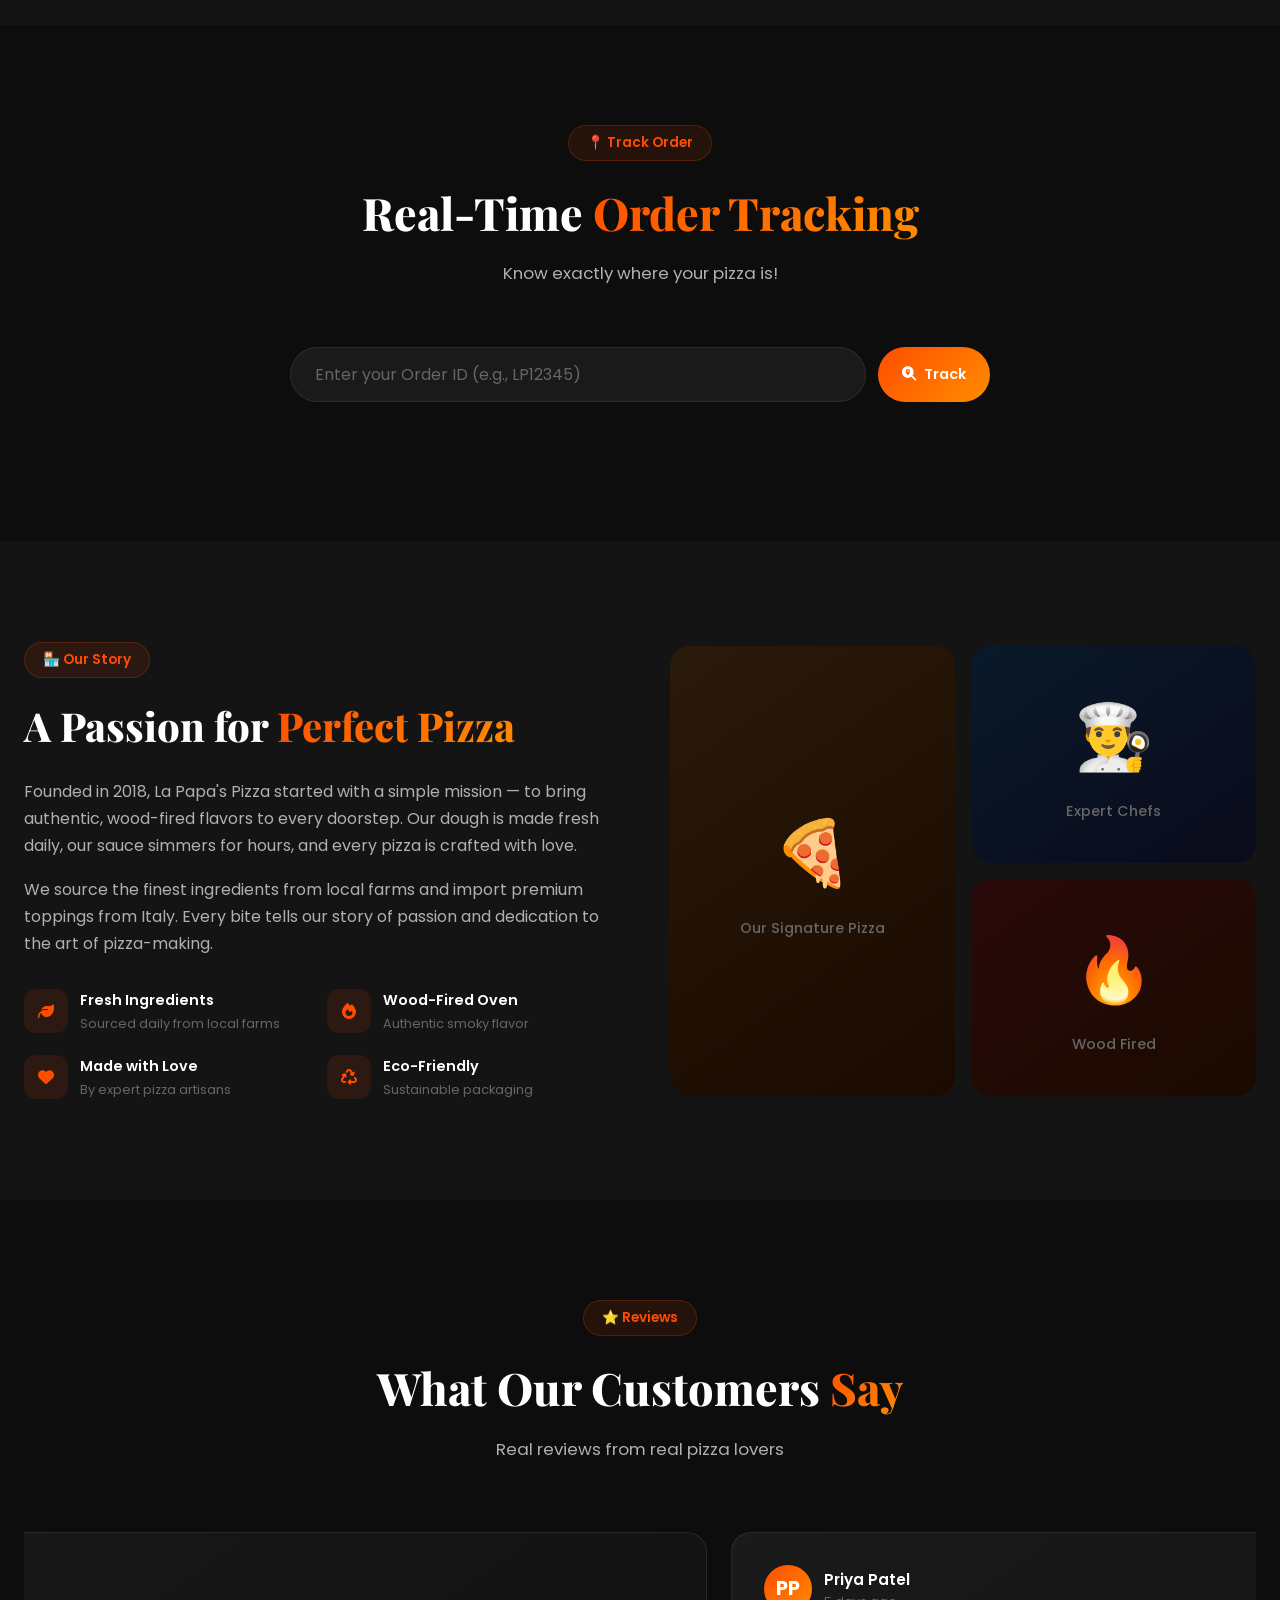
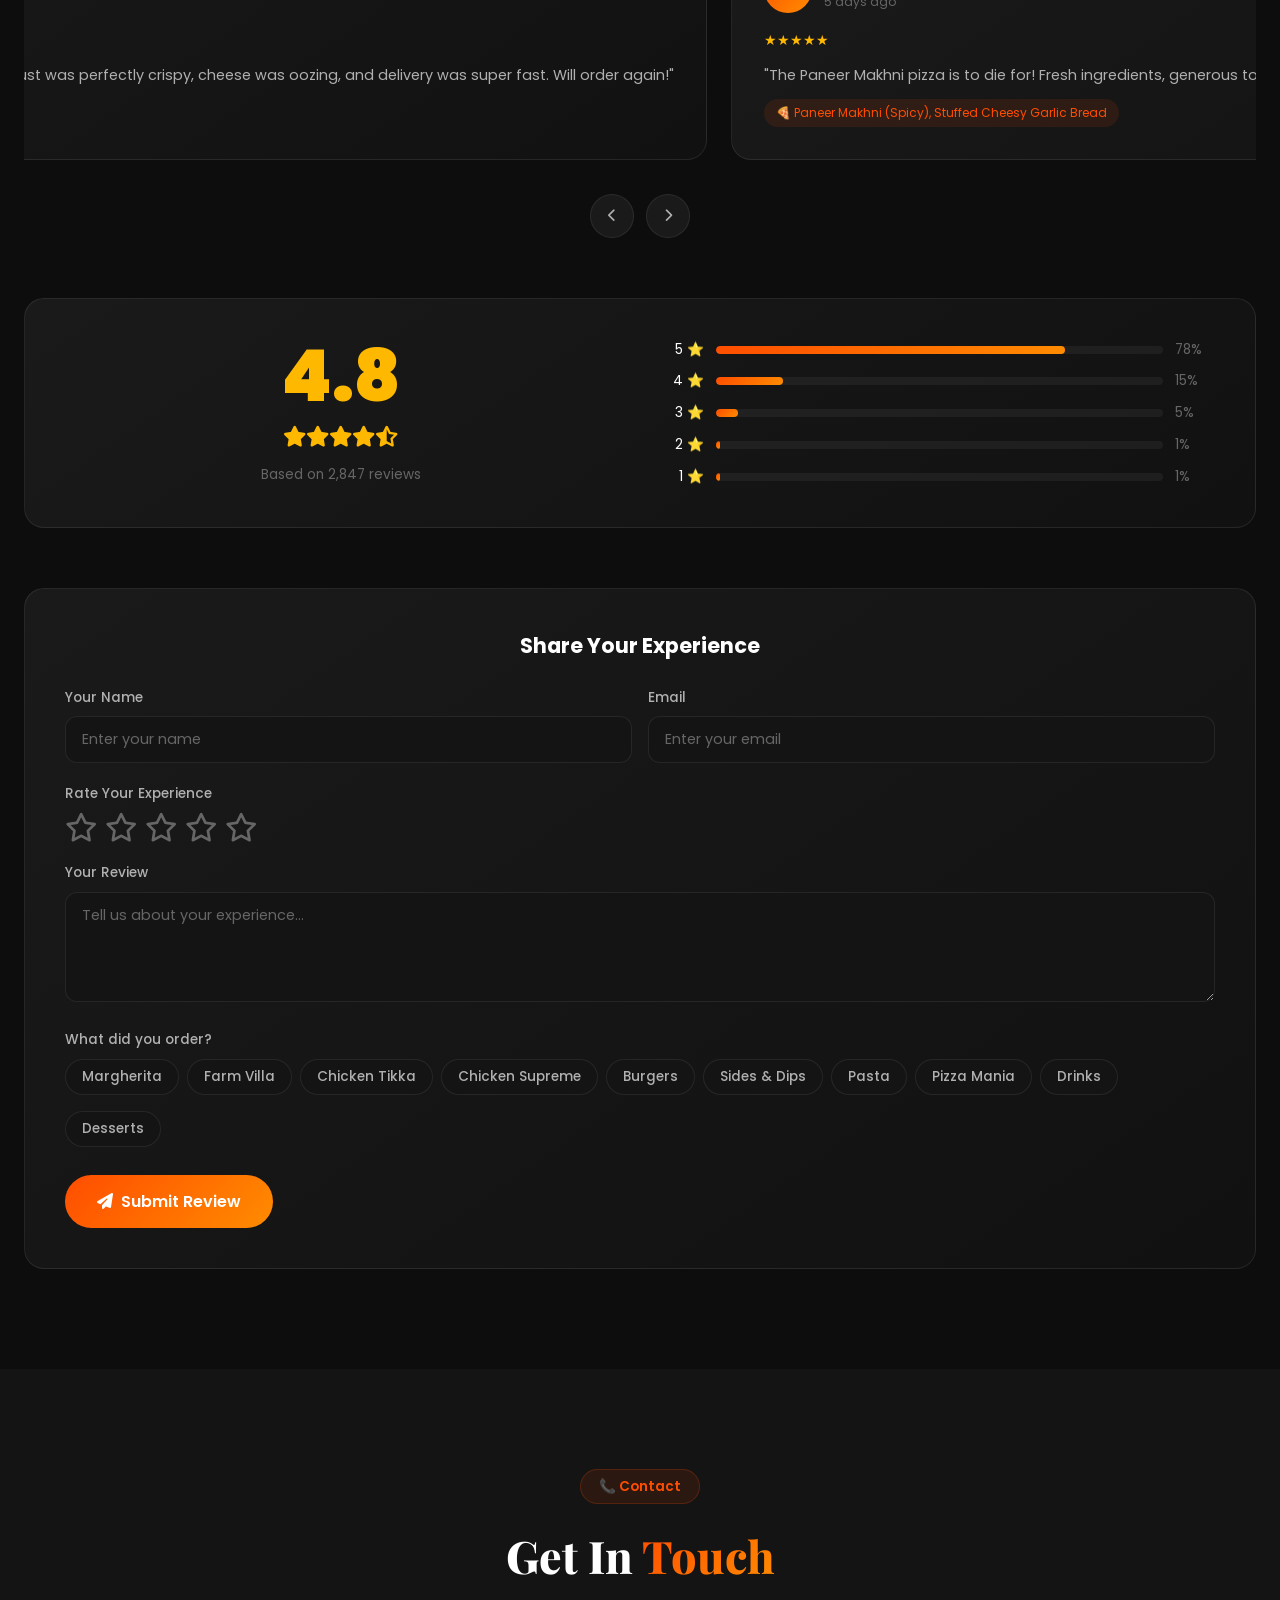
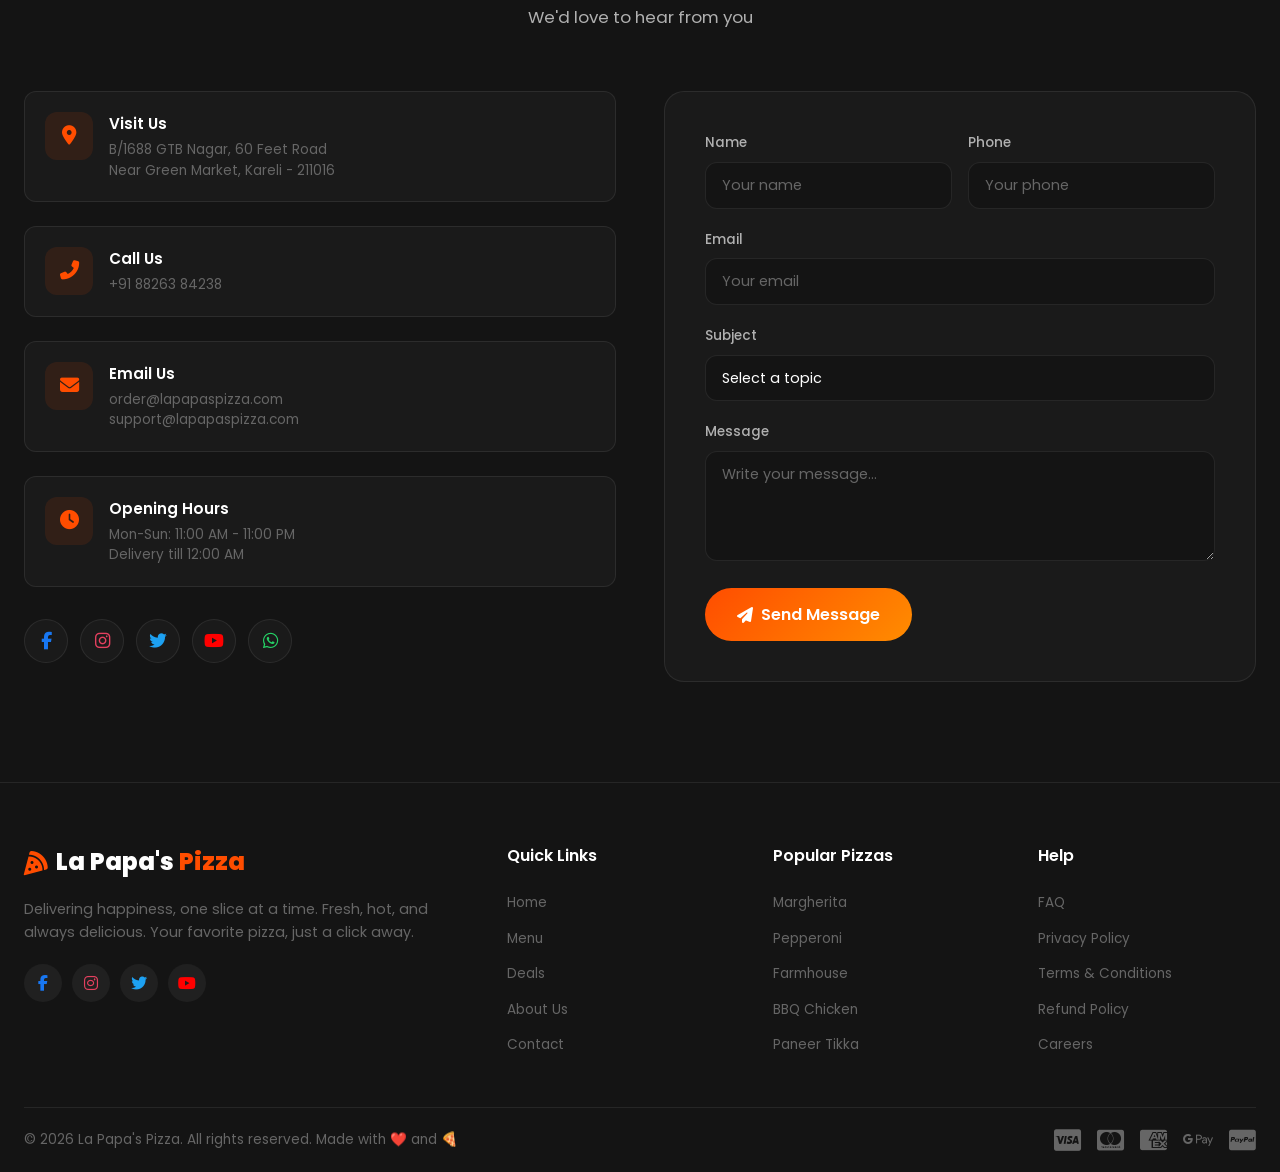
==== commit ad5fbaa7: "Update phone number to +91 88263 84238 and UPI ID to 8826384238@paytm" ====
--- a/index.html
+++ b/index.html
@@ -9,7 +9,7 @@
     <link rel="preconnect" href="https://fonts.gstatic.com" crossorigin>
     <link href="https://fonts.googleapis.com/css2?family=Poppins:wght@300;400;500;600;700;800;900&family=Playfair+Display:wght@700;800;900&display=swap" rel="stylesheet">
     <link rel="stylesheet" href="https://cdnjs.cloudflare.com/ajax/libs/font-awesome/6.5.1/css/all.min.css">
-    <link rel="stylesheet" href="style.css">
+    <link rel="stylesheet" href="style.css?v=1.2">
     <script src="https://accounts.google.com/gsi/client" async defer></script>
     <script>
         // Apply theme early to prevent screen flash
@@ -679,7 +679,7 @@
                         <div class="contact-icon"><i class="fas fa-phone-alt"></i></div>
                         <div>
                             <h4>Call Us</h4>
-                            <p>+91 90261 60186</p>
+                            <p>+91 88263 84238</p>
                         </div>
                     </div>
                     <div class="contact-card">
@@ -933,7 +933,7 @@
             <button class="btn-primary btn-lg btn-full" id="checkoutBtn">
                 <i class="fas fa-fire"></i> Send KOT to Kitchen
             </button>
-            <button class="btn-outline btn-lg btn-full" id="payBillBtn" style="display:none; margin-top: 10px;">
+            <button class="btn-outline btn-lg btn-full" id="payBillBtn" style="display:none !important; margin-top: 10px;">
                 <i class="fas fa-file-invoice-dollar"></i> Request Bill & Pay
             </button>
         </div>
@@ -1093,6 +1093,6 @@
         <i class="fas fa-arrow-up"></i>
     </button>
 
-    <script src="script.js"></script>
+    <script src="script.js?v=1.2"></script>
 </body>
 </html>
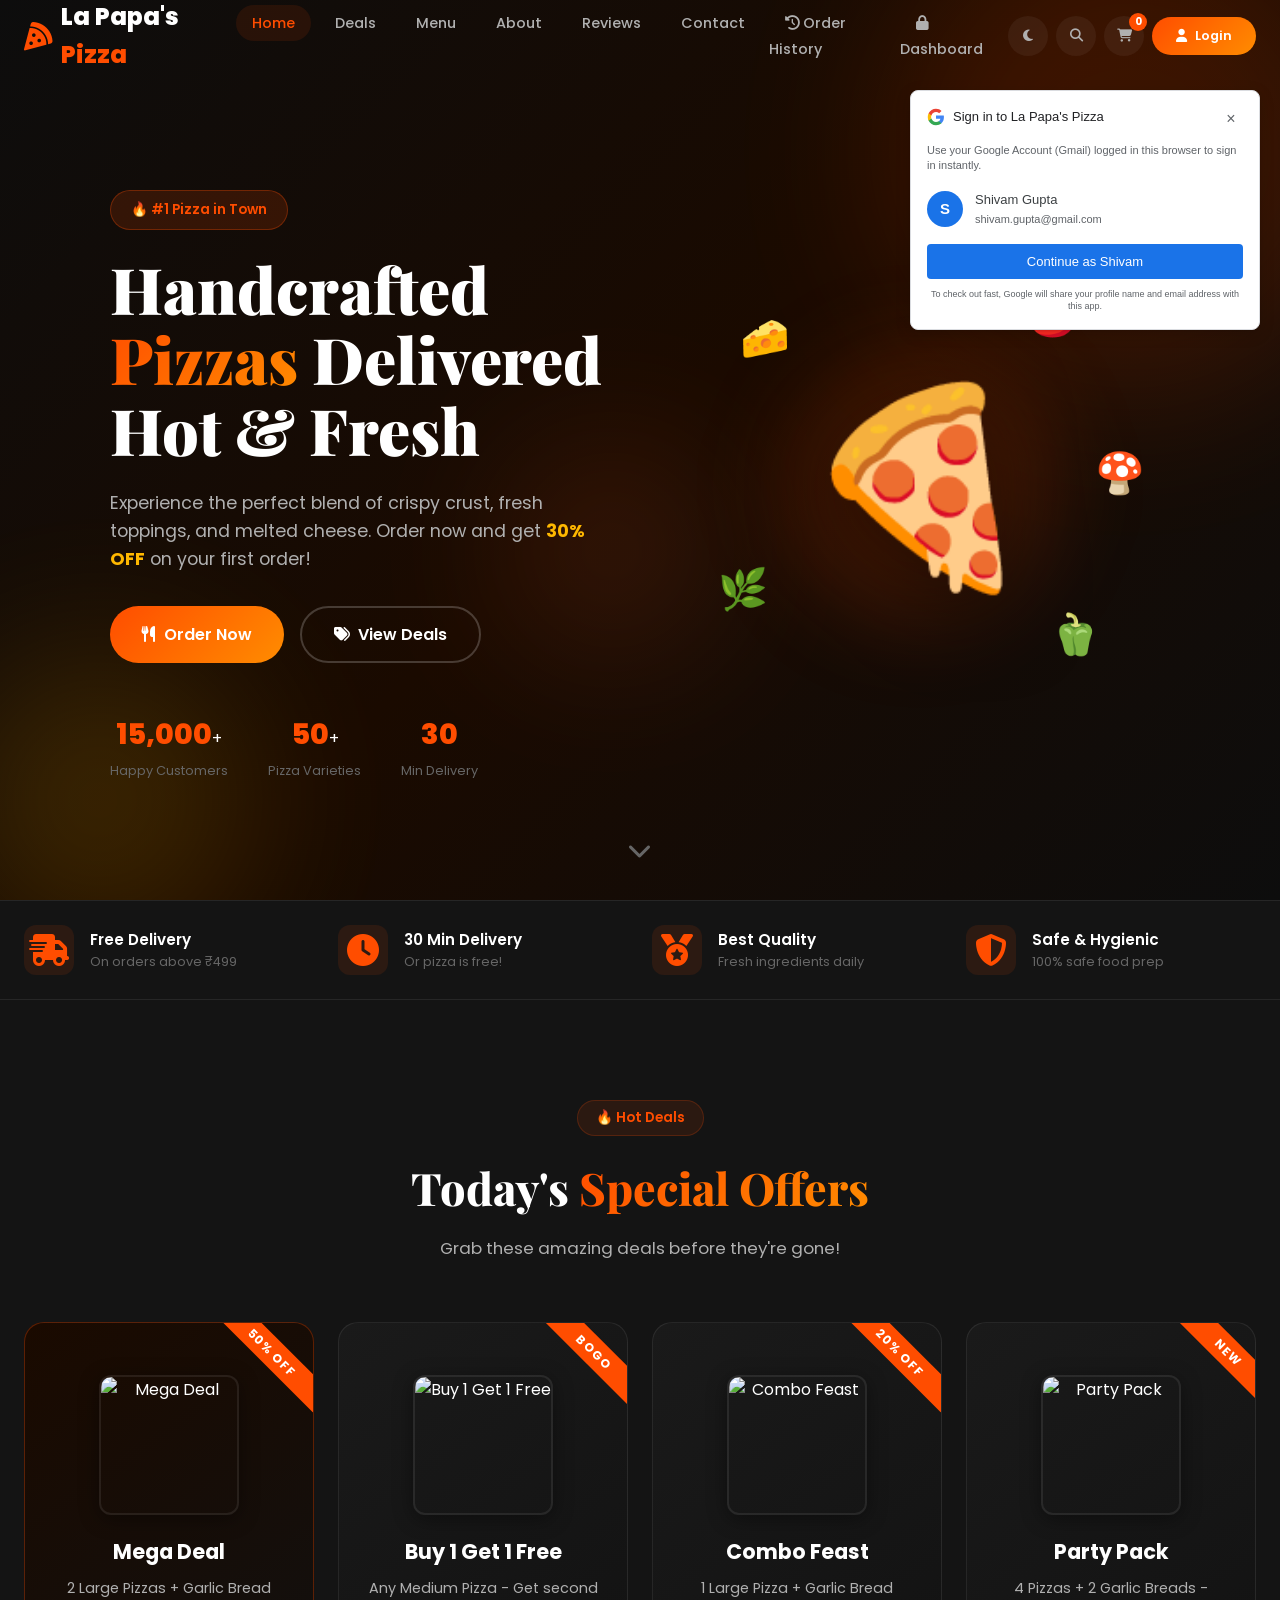
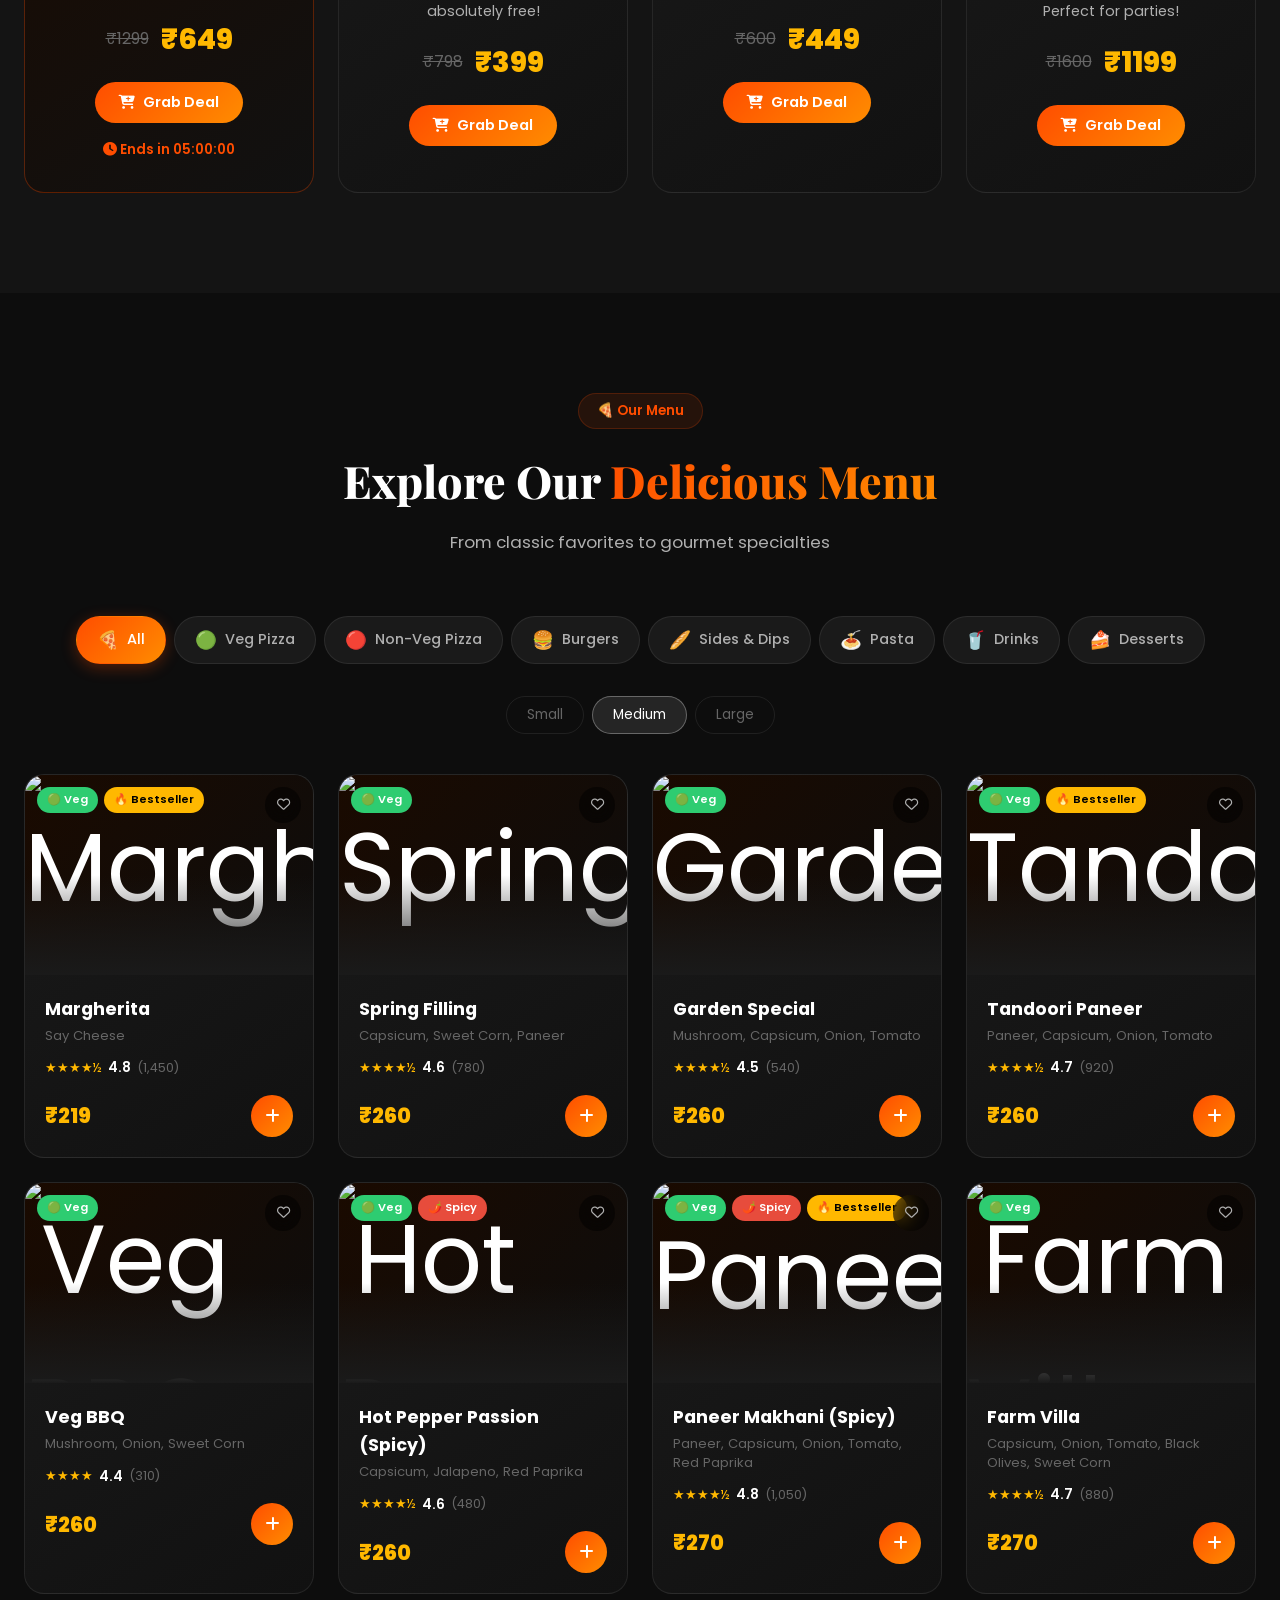
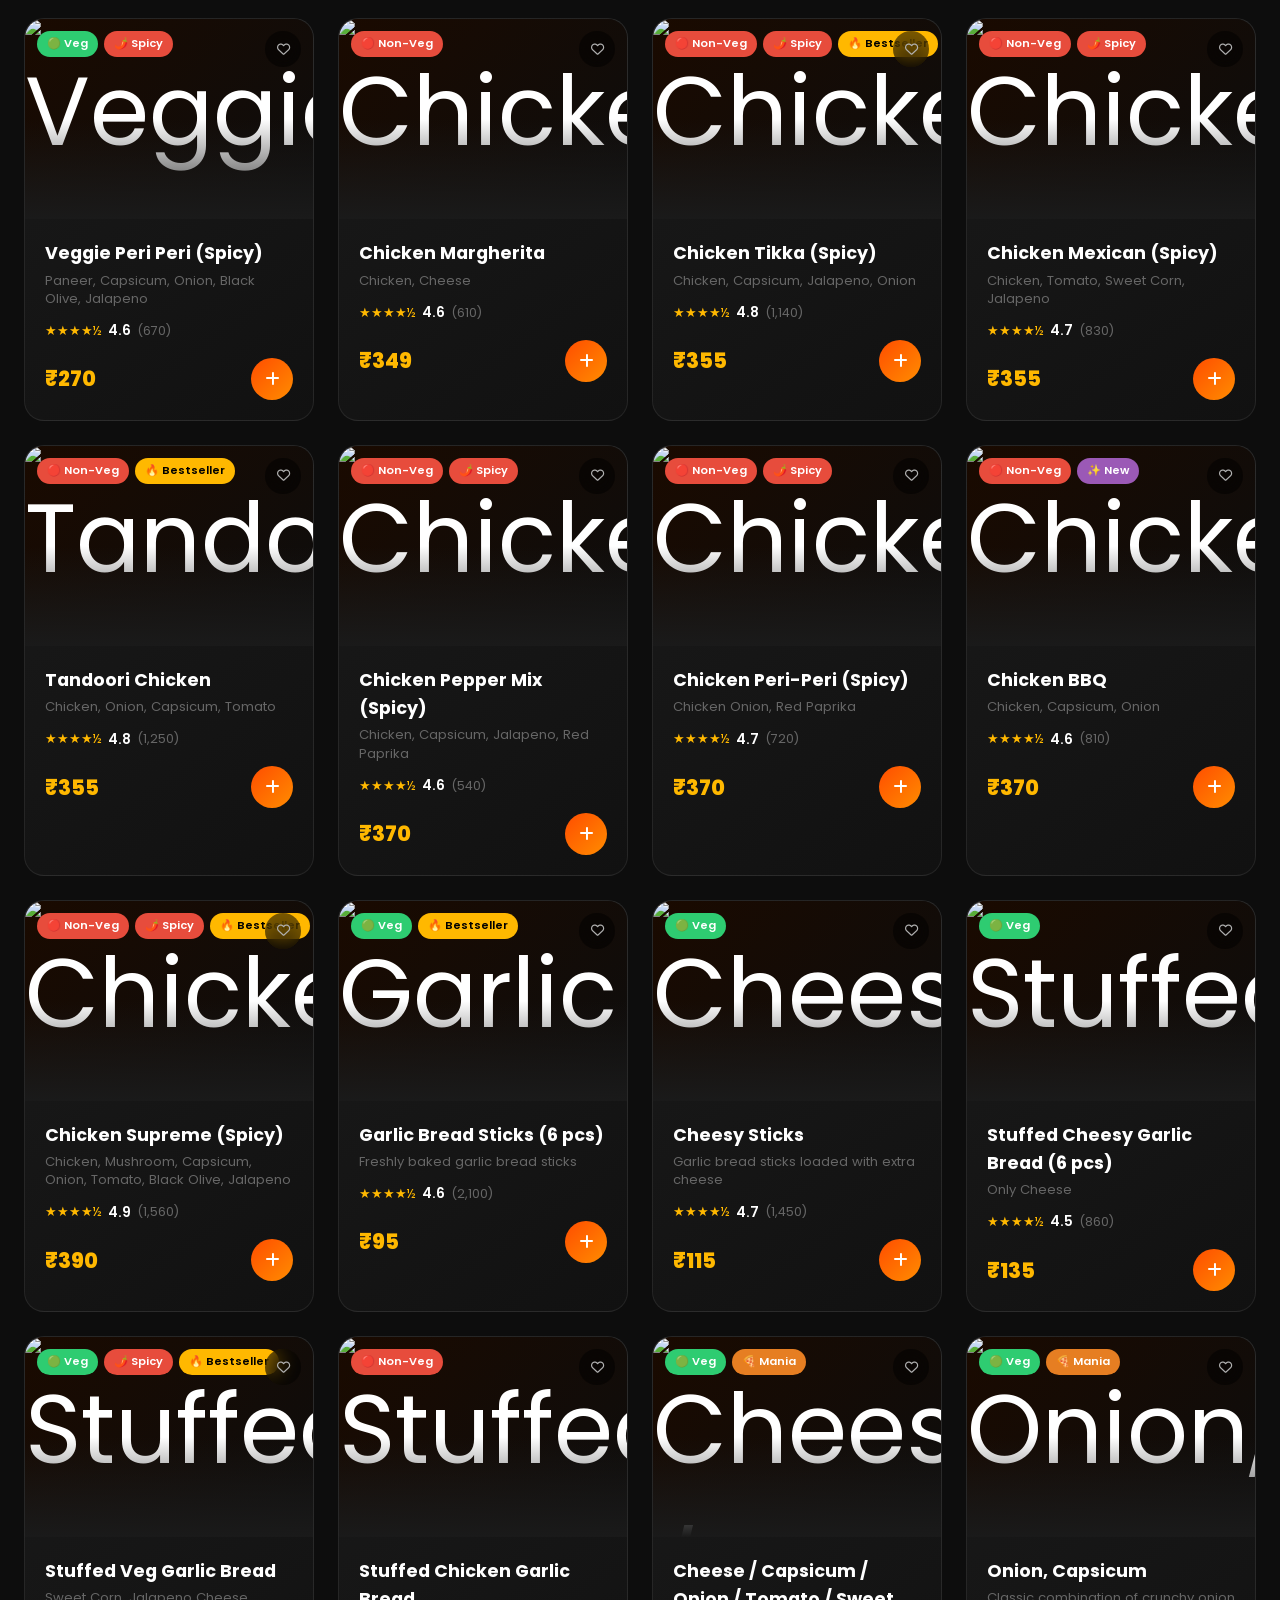
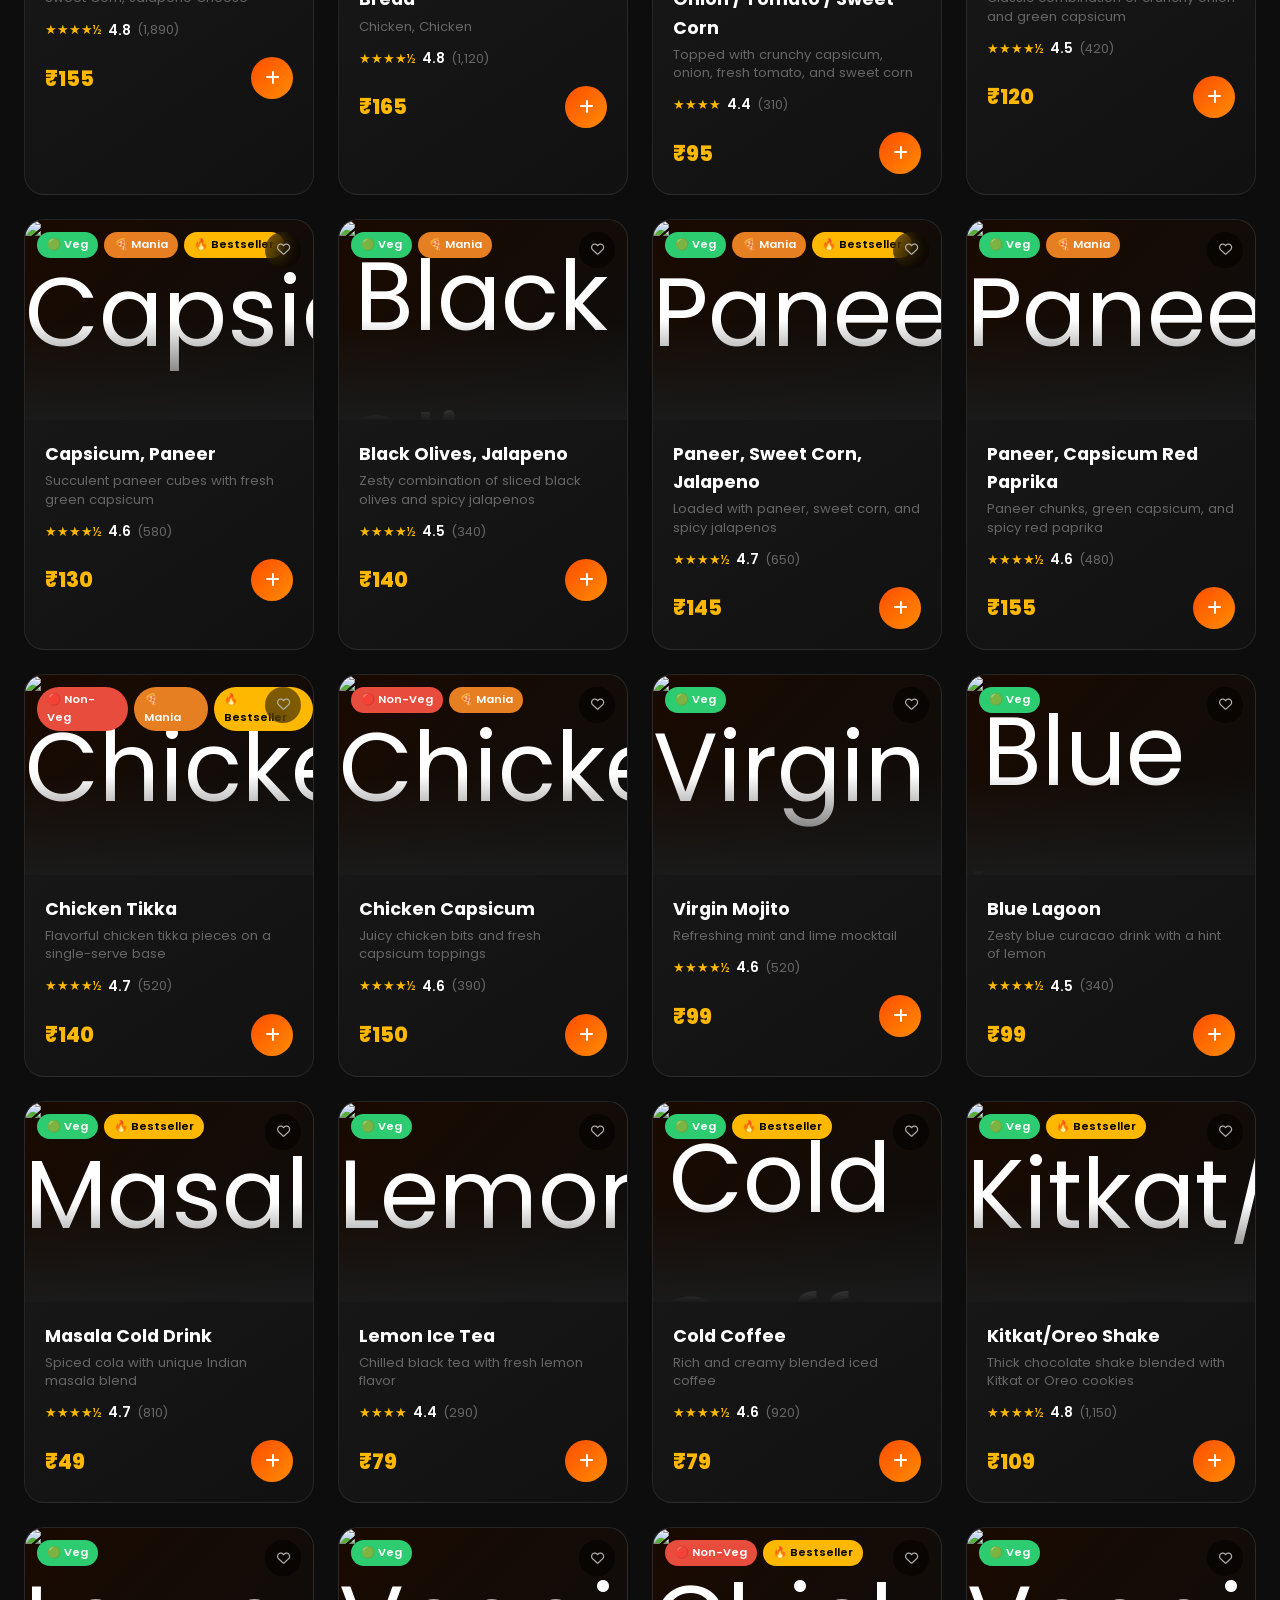
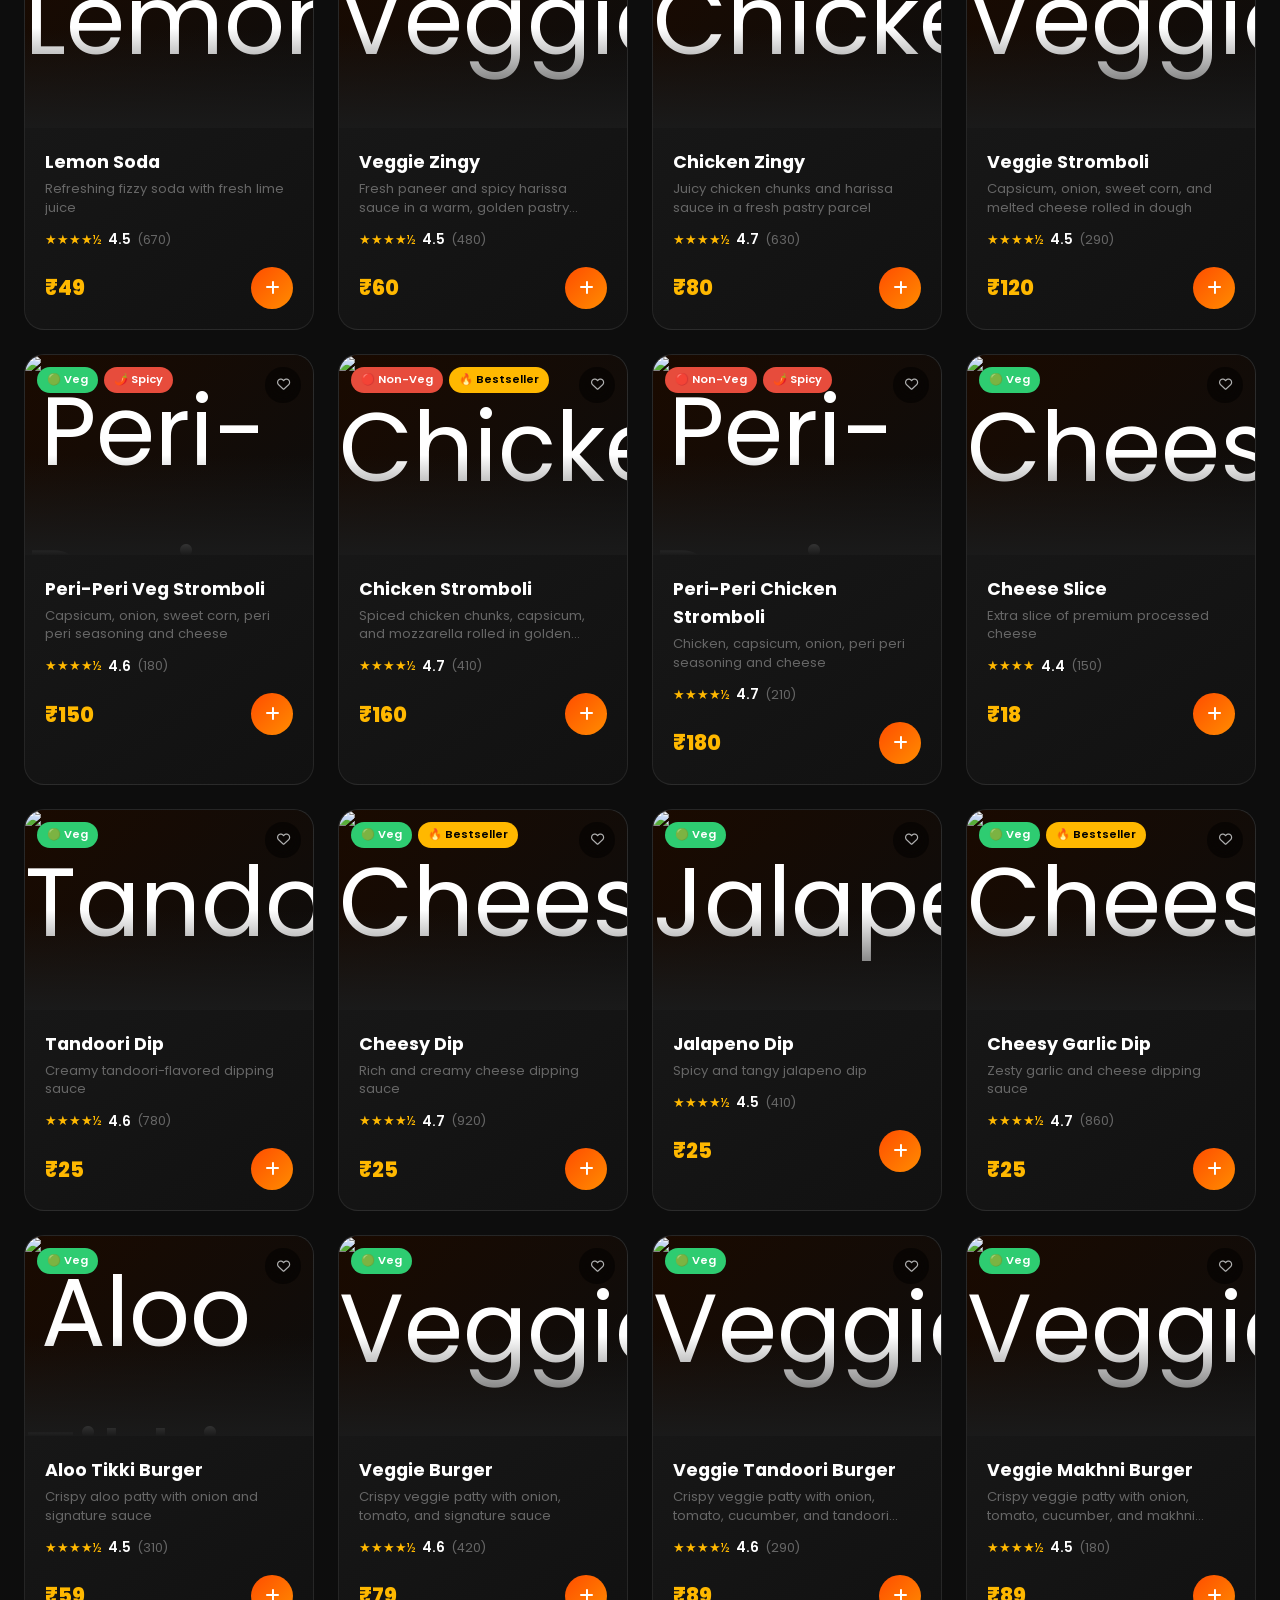
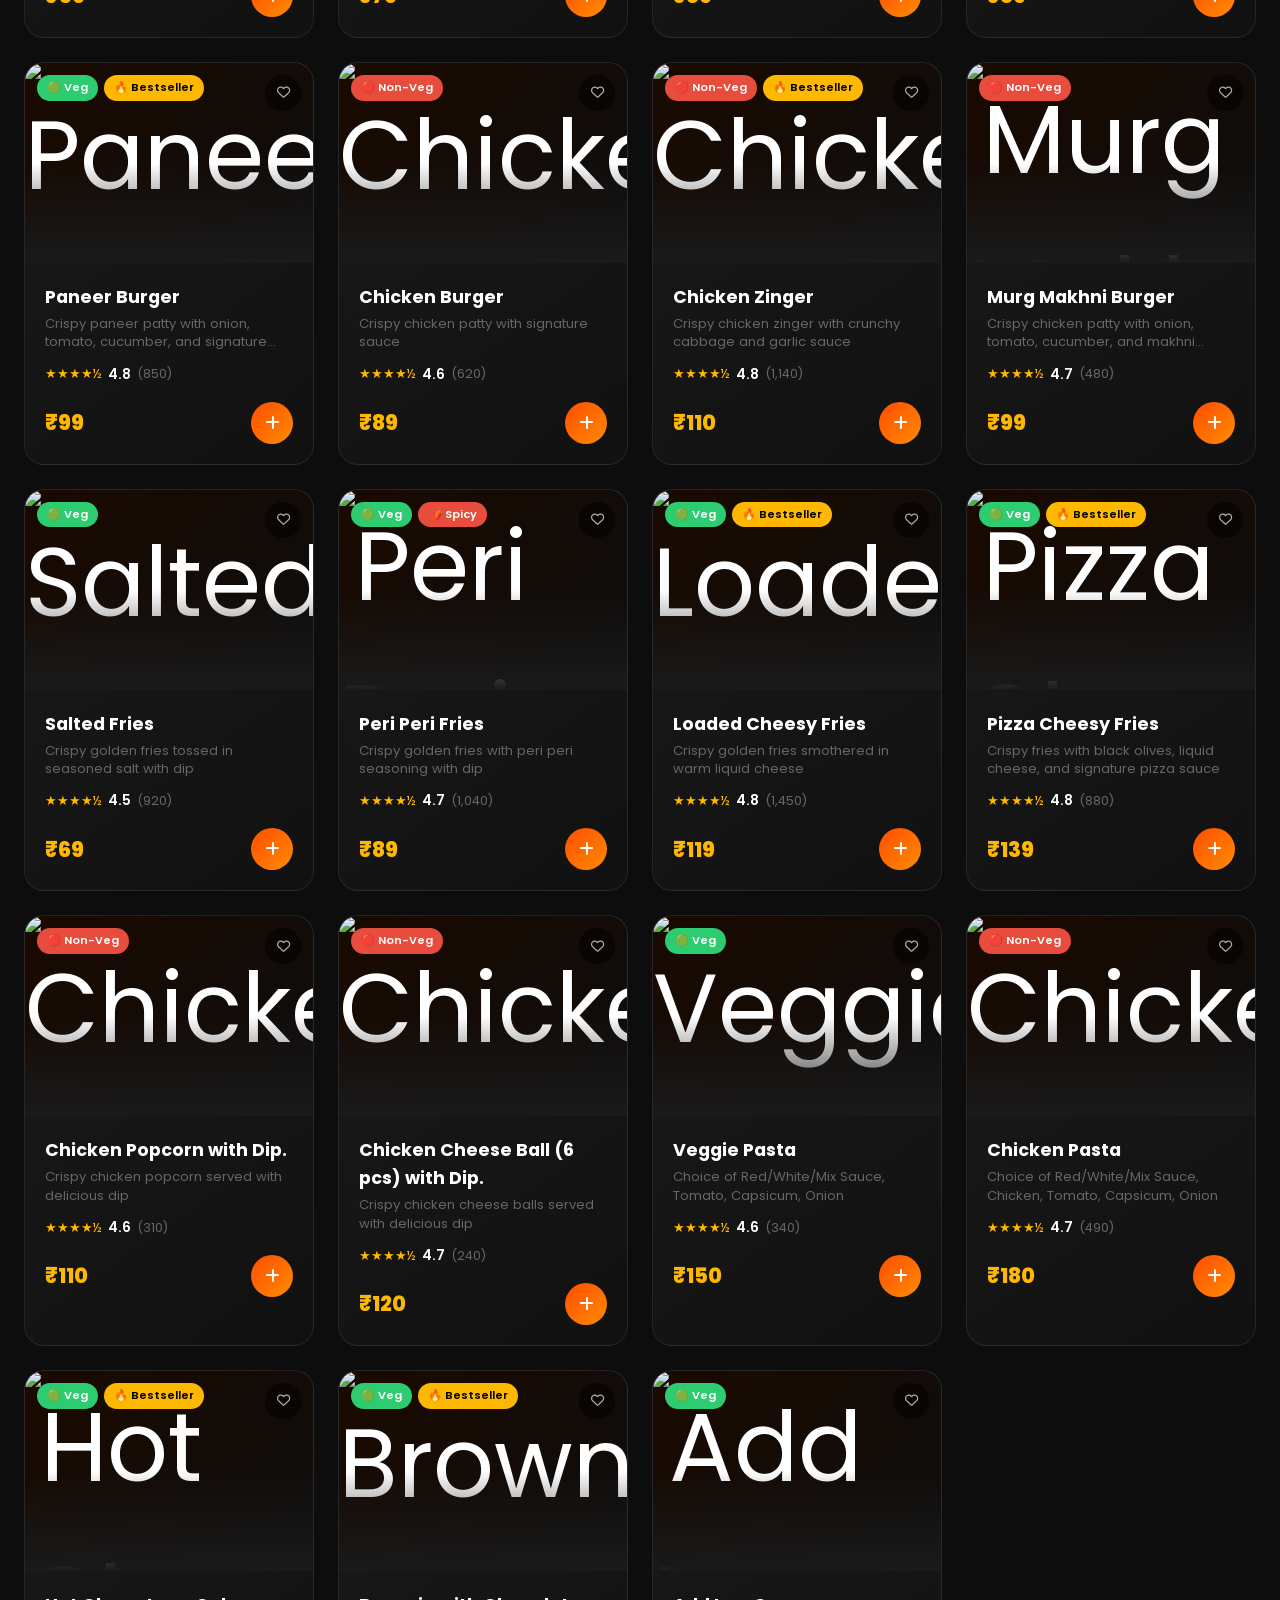
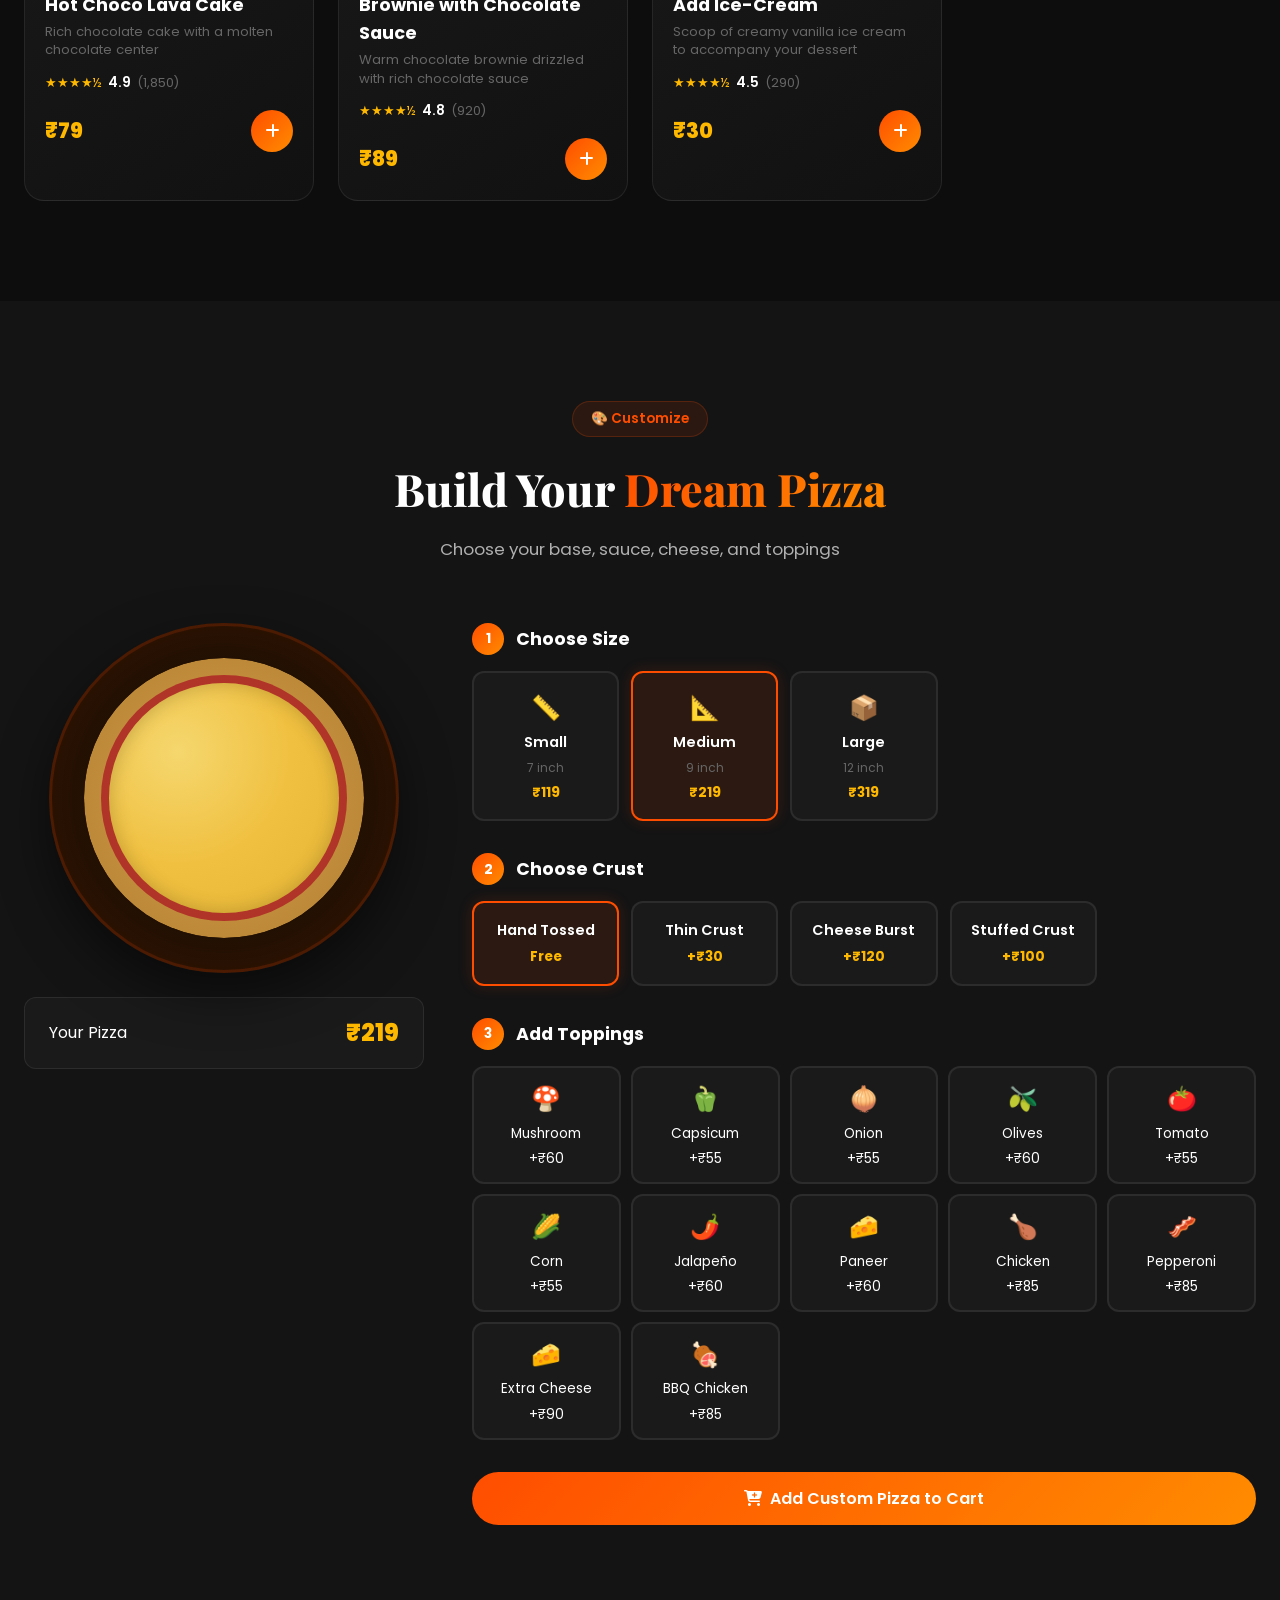
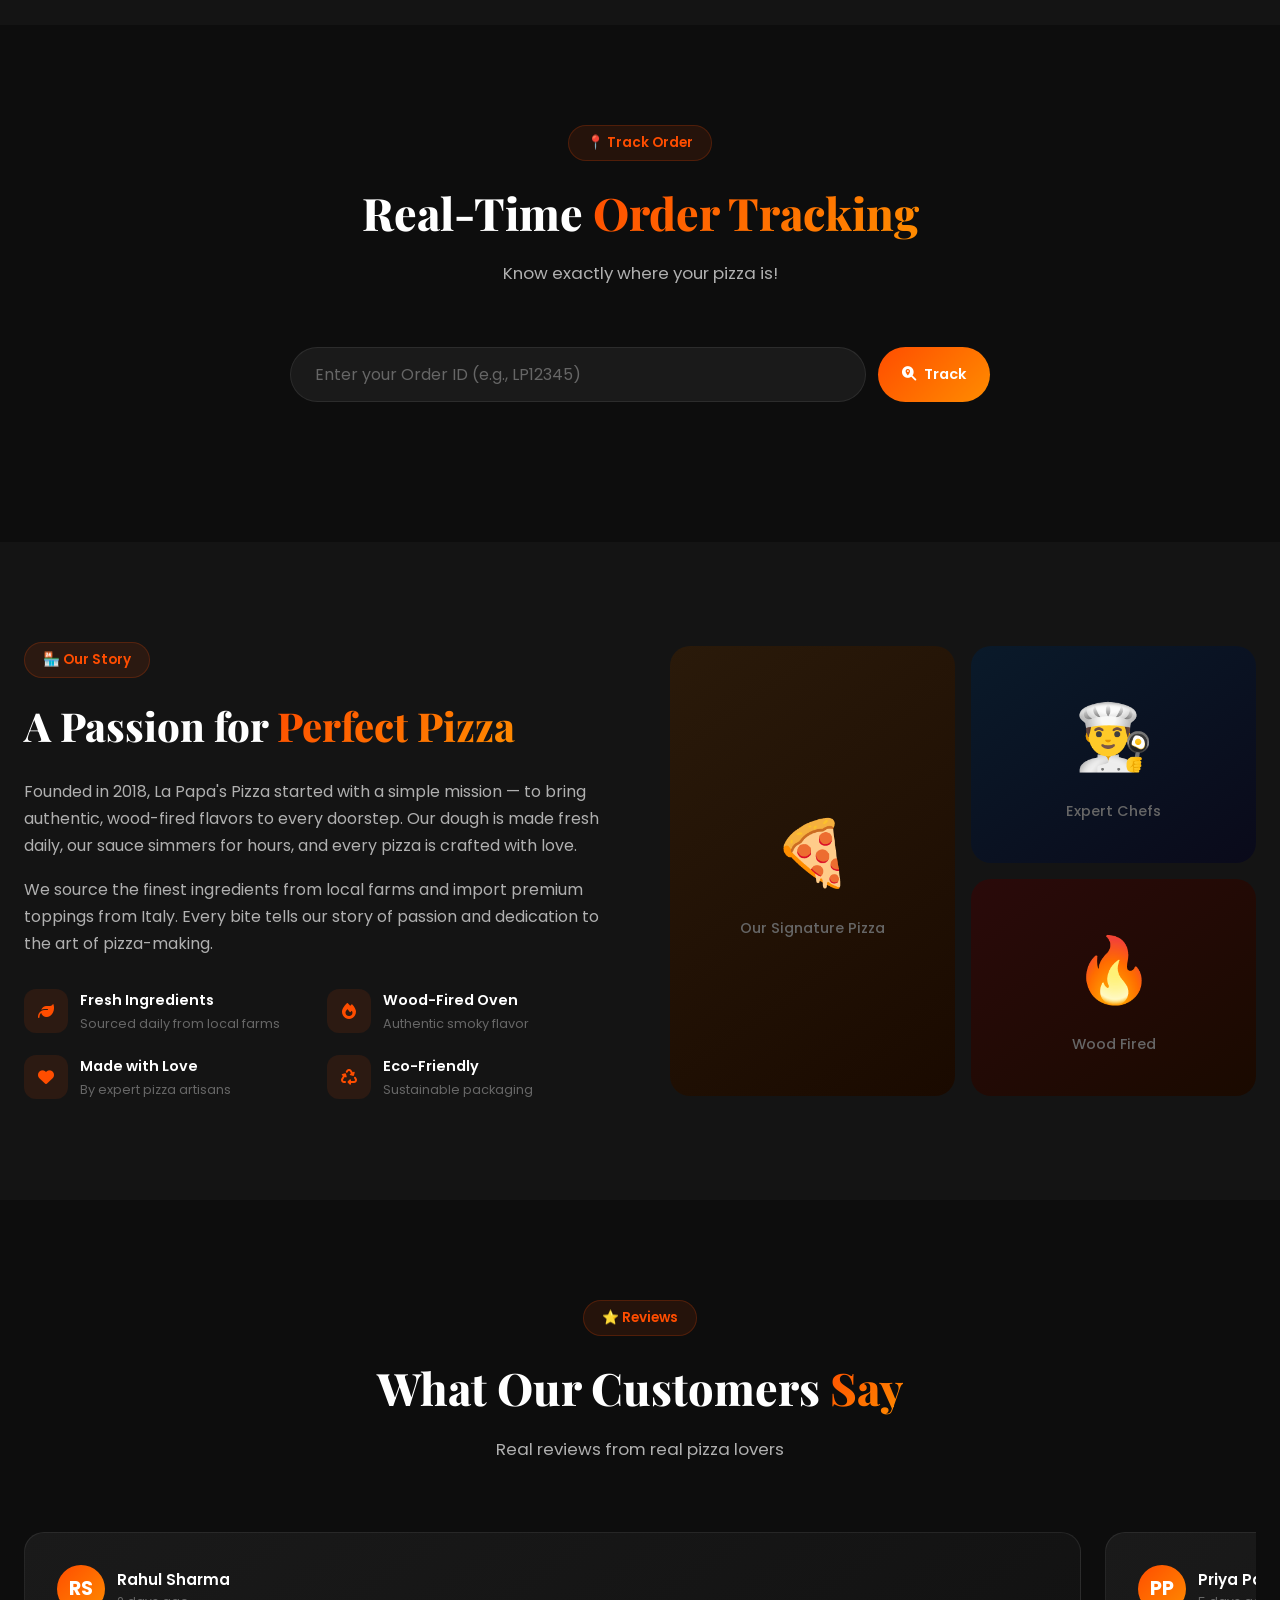
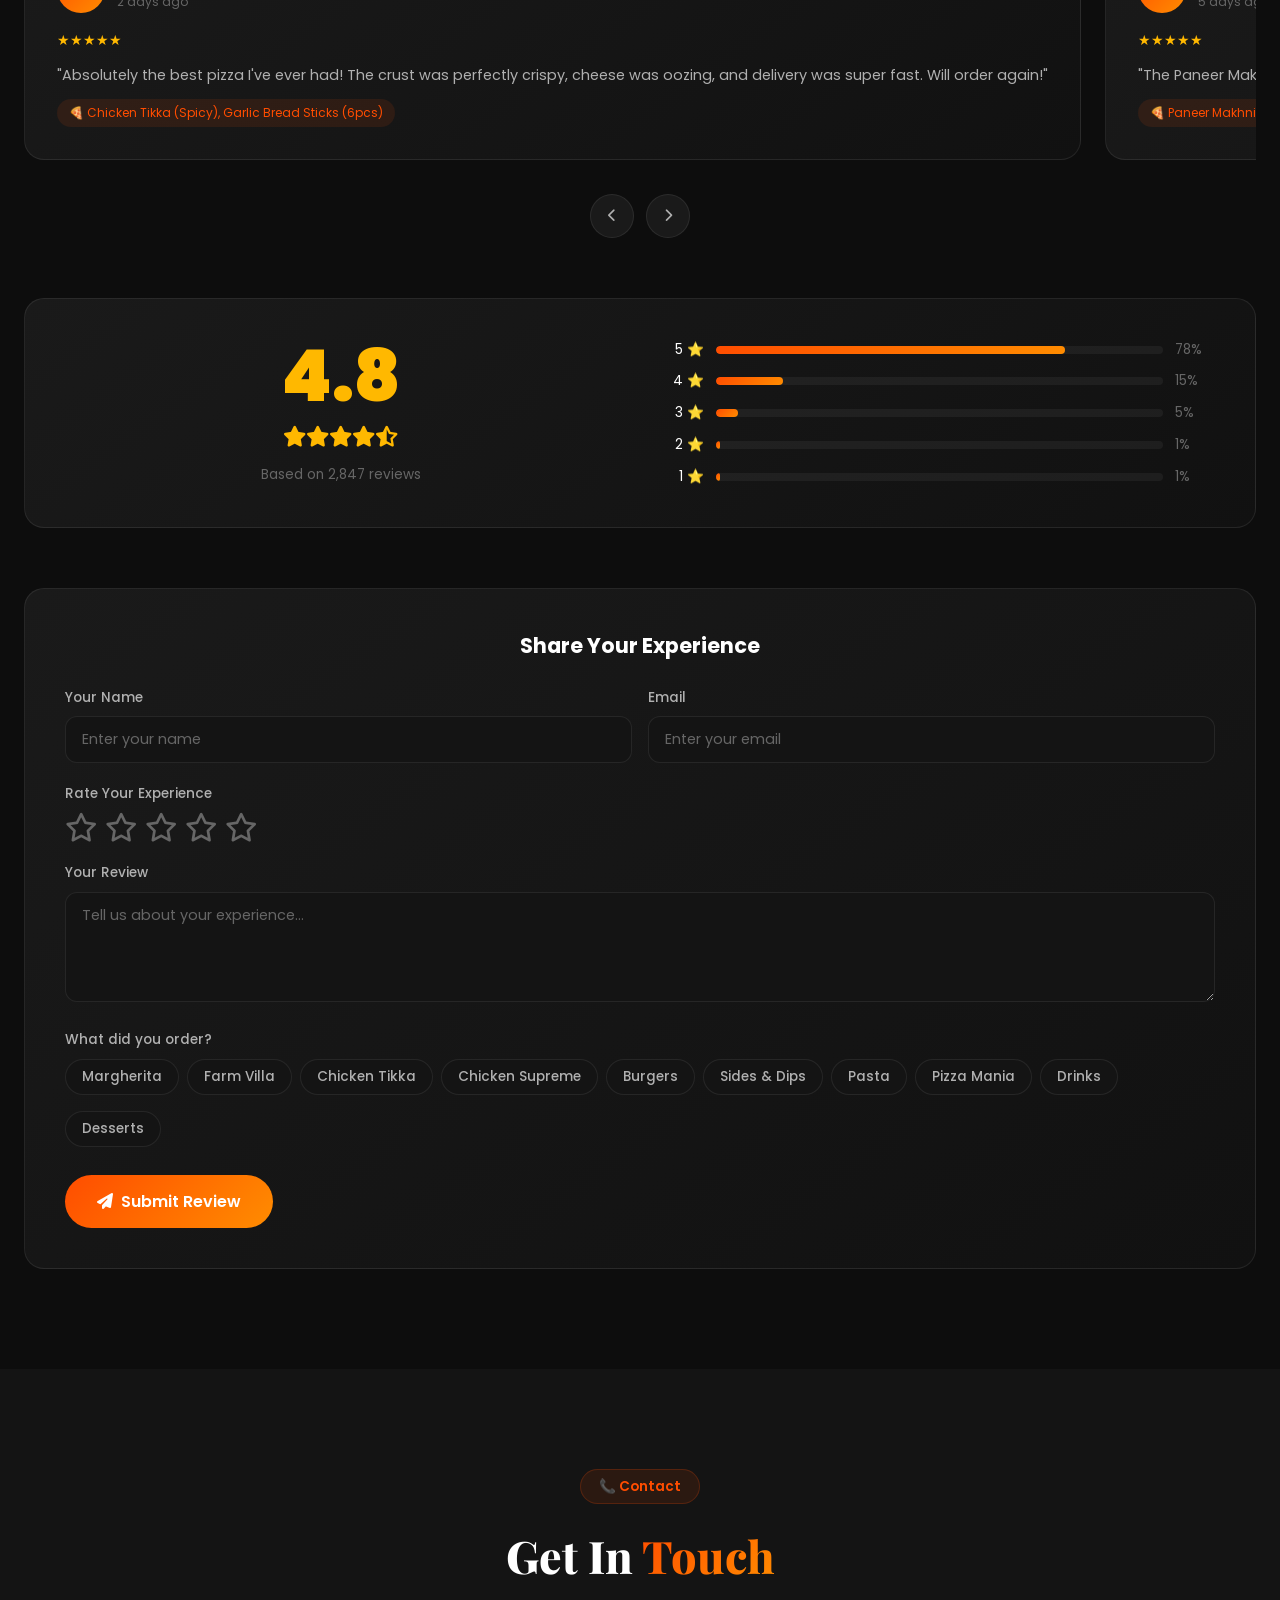
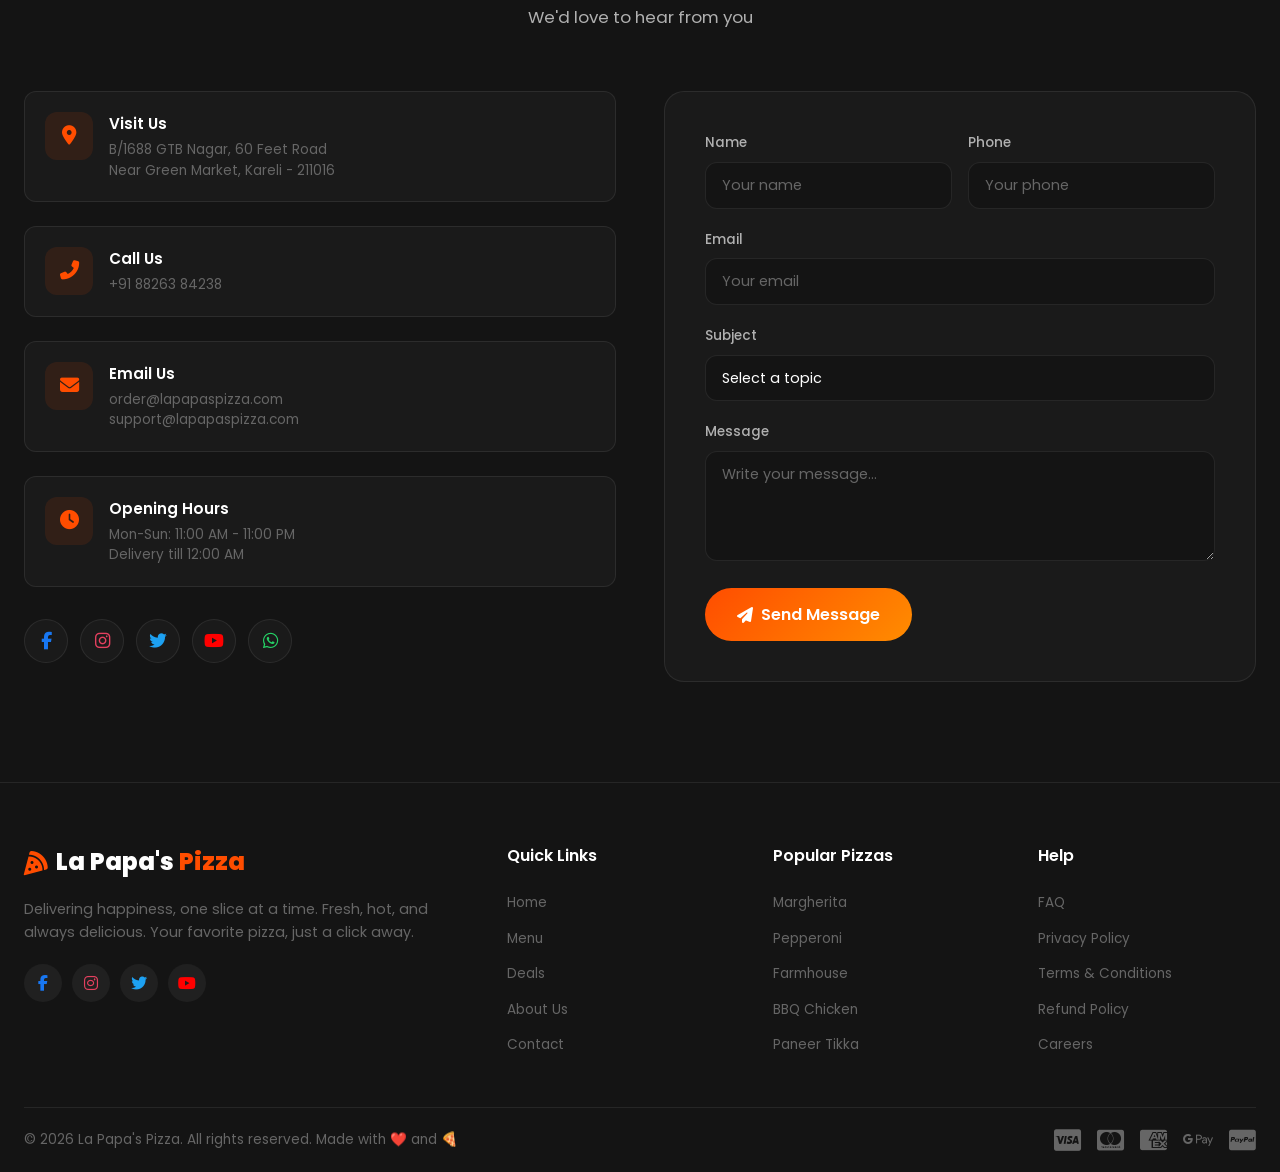
==== commit 93e3afe0: "Add customer Order History modal, navbar links, and order logging for Dine-In & Delivery" ====
--- a/index.html
+++ b/index.html
@@ -42,6 +42,7 @@
                 <li><a href="#about">About</a></li>
                 <li><a href="#feedback">Reviews</a></li>
                 <li><a href="#contact">Contact</a></li>
+                <li><a href="#" onclick="openOrderHistoryModal(event)"><i class="fas fa-history"></i> Order History</a></li>
                 <li><a href="dashboard.html" id="navDashboardLink"><i class="fas fa-lock"></i> Dashboard</a></li>
             </ul>
             <div class="nav-actions">
@@ -68,6 +69,10 @@
                                 <span class="user-dropdown-email" id="userDropdownEmail">customer@example.com</span>
                             </div>
                         </div>
+                        <hr class="user-dropdown-divider">
+                        <button class="user-dropdown-item" onclick="openOrderHistoryModal(event)" style="display: flex; align-items: center; gap: 10px; width: 100%; padding: 10px 14px; background: none; border: none; color: var(--text-primary); text-align: left; font-size: 0.85rem; font-weight: 500; cursor: pointer; border-radius: var(--radius-sm); transition: background 0.2s; font-family: var(--font-main);">
+                            <i class="fas fa-history"></i> Order History
+                        </button>
                         <hr class="user-dropdown-divider">
                         <button class="user-dropdown-item logout-btn" id="logoutBtn">
                             <i class="fas fa-sign-out-alt"></i> Logout
@@ -1032,6 +1037,19 @@
         </div>
     </div>
 
+    <!-- Customer Order History Modal -->
+    <div class="modal-overlay" id="orderHistoryModal" style="display: none; position: fixed; top: 0; left: 0; width: 100%; height: 100%; background: rgba(0,0,0,0.85); z-index: 5000; justify-content: center; align-items: center; backdrop-filter: blur(5px);">
+        <div class="modal-content" style="background: var(--bg-surface); border: 1px solid var(--border-color); border-radius: var(--radius-lg); padding: 30px; width: 95%; max-width: 600px; max-height: 80vh; overflow-y: auto; position: relative; box-shadow: 0 10px 30px rgba(0,0,0,0.5);">
+            <button onclick="closeOrderHistoryModal()" style="position: absolute; top: 15px; right: 15px; background: none; border: none; color: var(--text-primary); font-size: 1.2rem; cursor: pointer; transition: color 0.2s;"><i class="fas fa-times"></i></button>
+            <h3 style="margin-bottom: 20px; font-weight: 700; font-size: 1.4rem; color: var(--secondary); display: flex; align-items: center; gap: 10px; font-family: var(--font-main);">
+                <i class="fas fa-history"></i> Your Order History
+            </h3>
+            <div id="customerOrderHistoryContent" style="display: flex; flex-direction: column; gap: 12px; min-height: 150px;">
+                <!-- Populated dynamically via JS -->
+            </div>
+        </div>
+    </div>
+
     <!-- Dine-in Receipt Modal -->
     <div class="modal-overlay" id="receiptModal">
         <div class="modal-content receipt-modal-content" style="max-height: 90vh; overflow-y: auto;">
